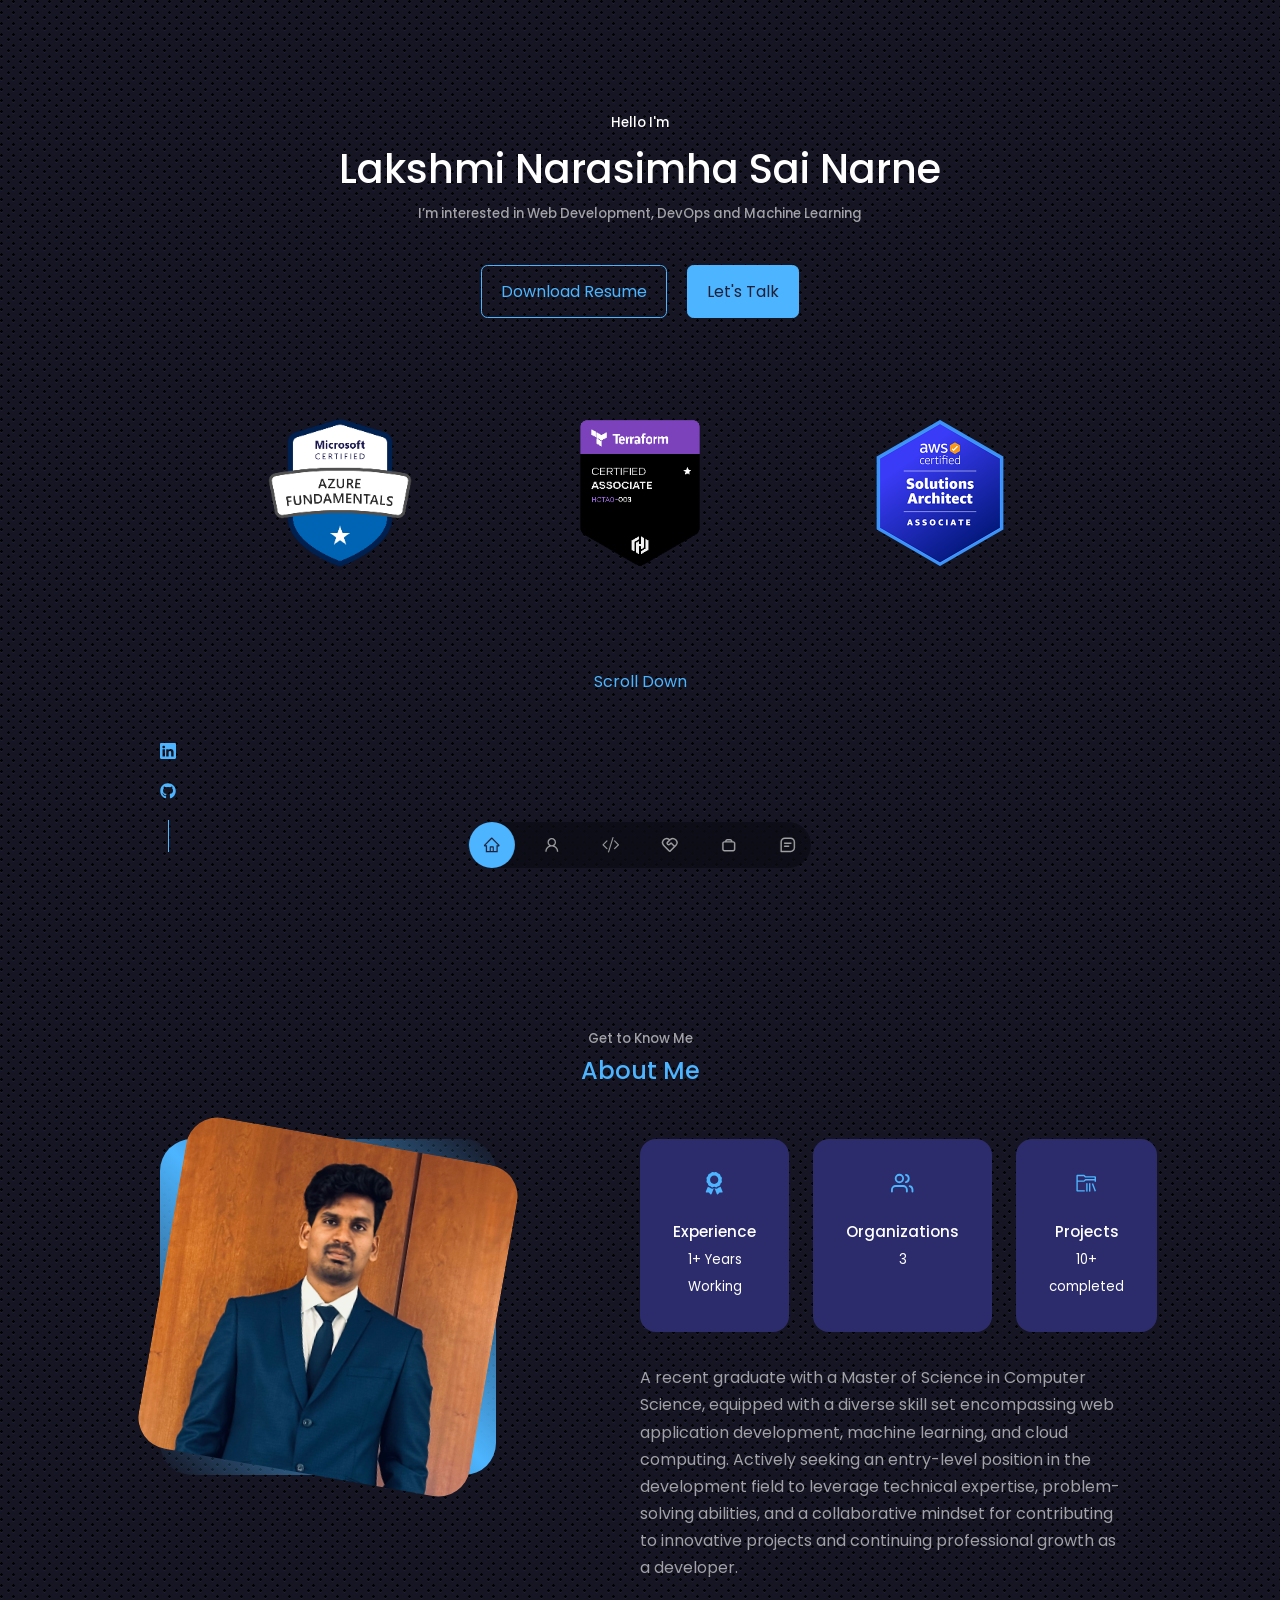
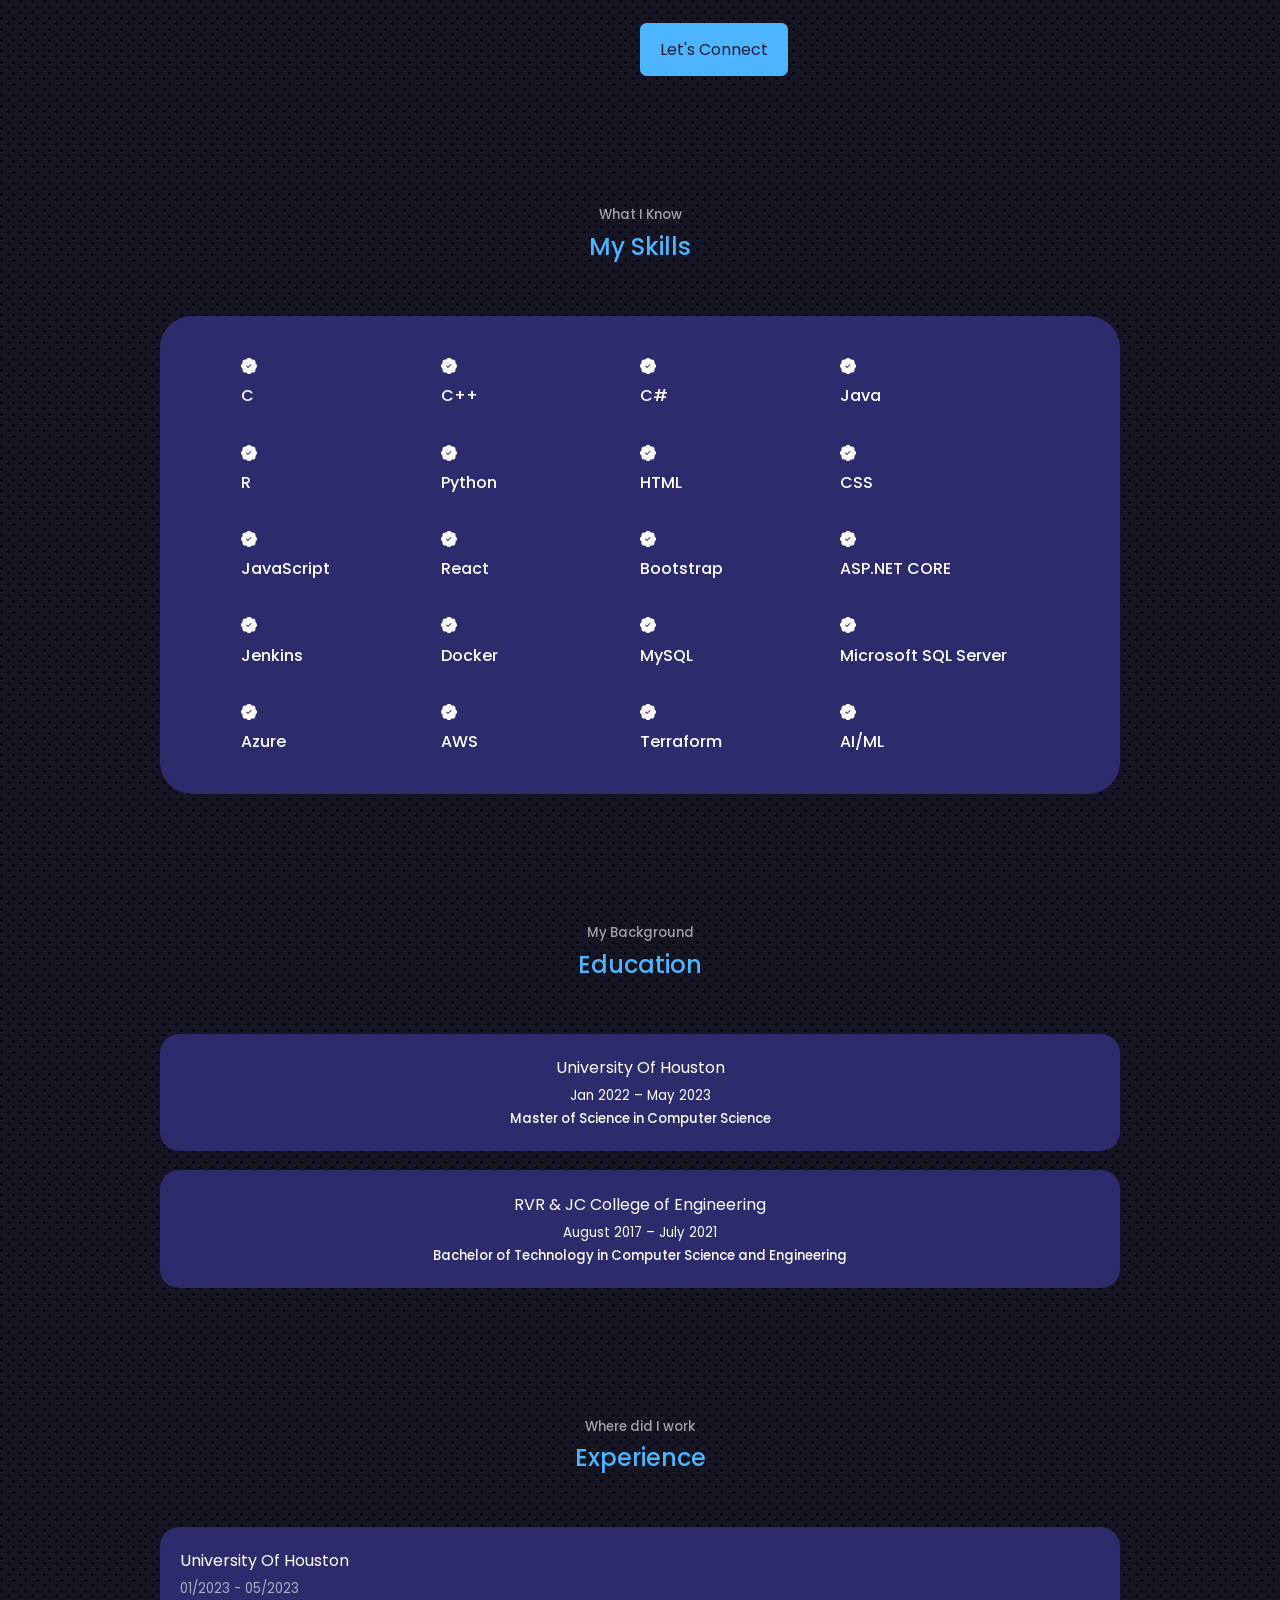
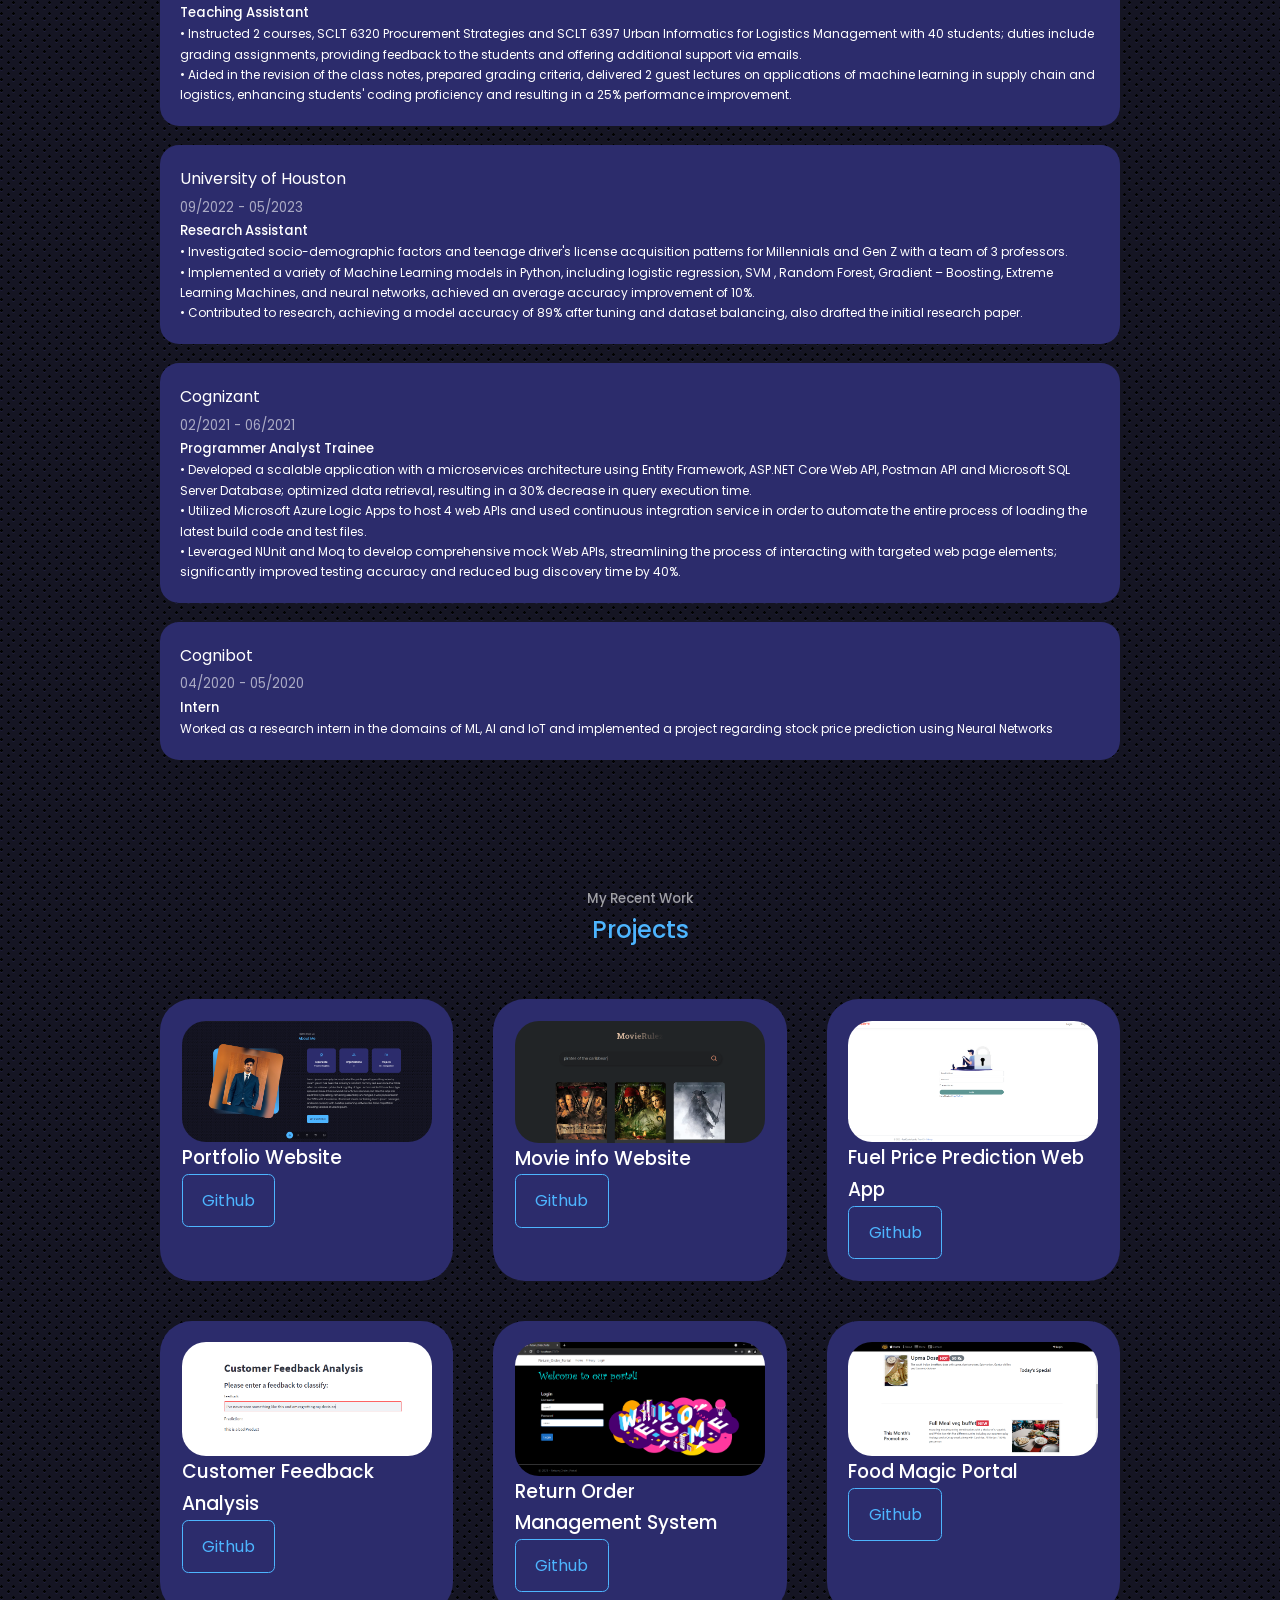
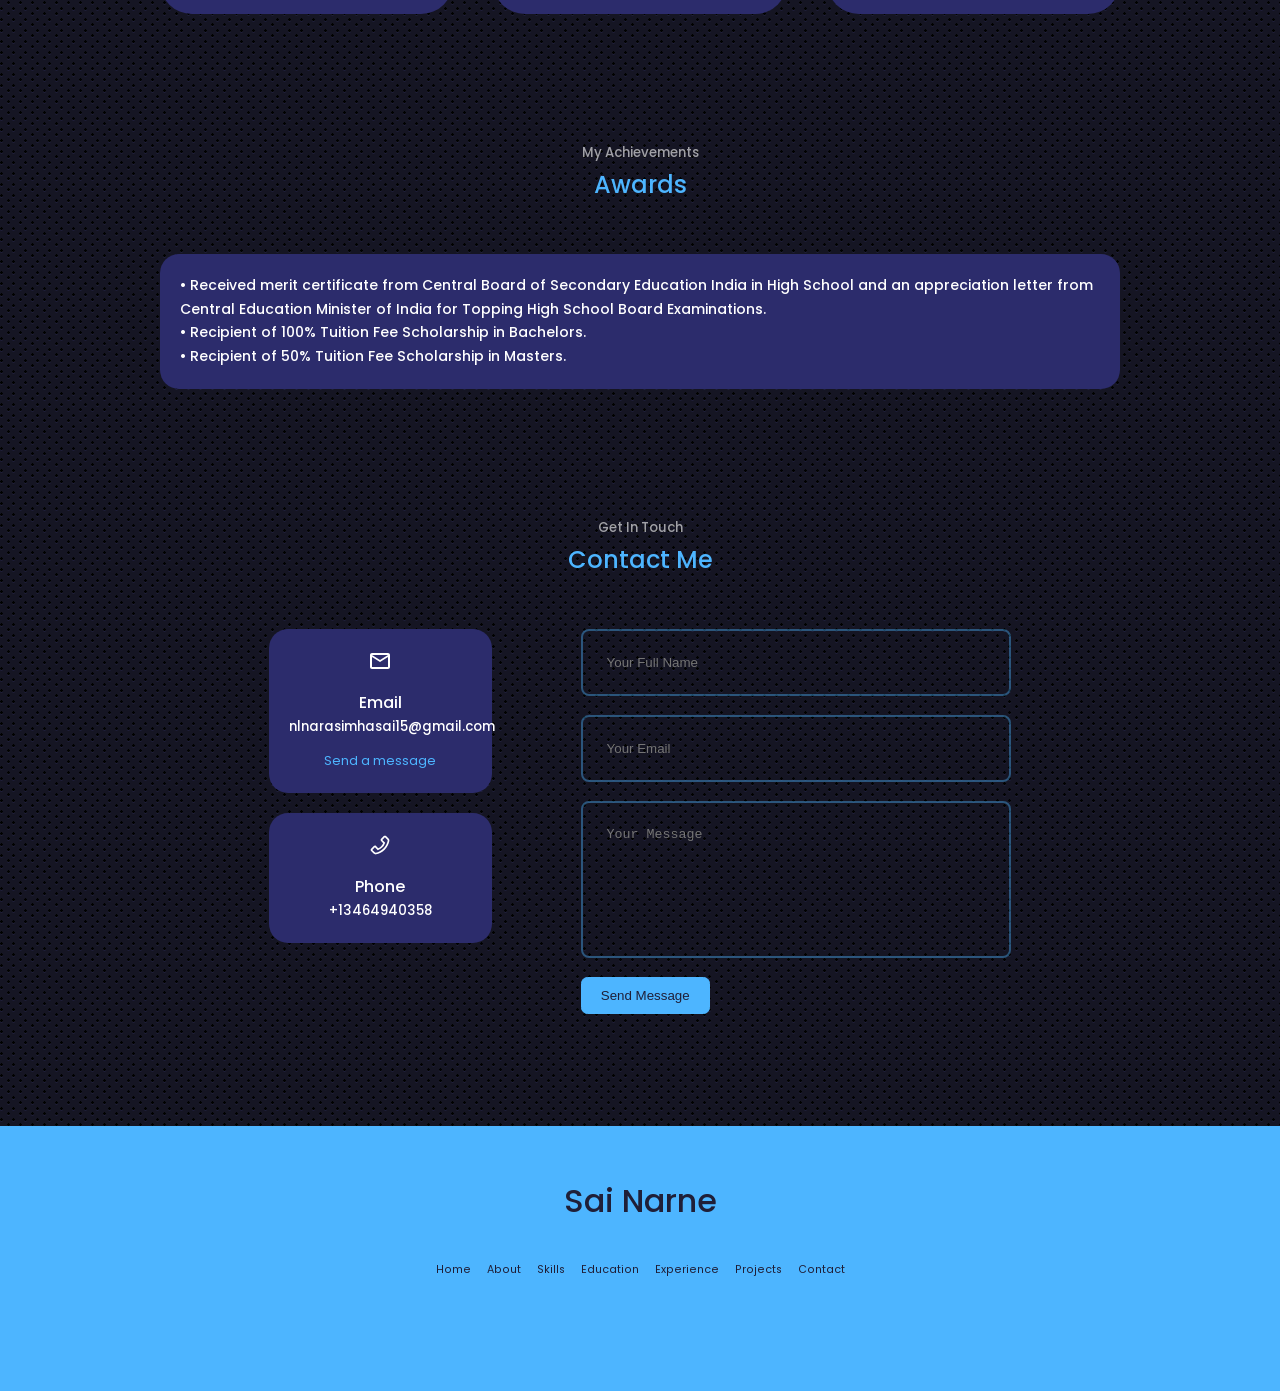
==== index.html @ afb99d35 "Update index.html" ====
<!doctype html><html lang="en"><head><meta charset="utf-8"/><meta name="viewport" content="width=device-width,initial-scale=1"/><title>Narne's Portfolio</title><script defer="defer" src="/static/js/main.213f677a.js"></script><link href="/static/css/main.0545f398.css" rel="stylesheet"></head><body><!-- testing -->
<div id="root"></div></body></html>
---- static/css/main.0545f398.css ----
@import url(https://fonts.googleapis.com/css2?family=Poppins:wght@300;400;500;600&display=swap);header{height:100vh;overflow:hidden;padding-top:7rem}.header__container{height:100%;position:relative;text-align:center}.cta{display:flex;gap:1.2rem;justify-content:center;margin-top:2.5rem}.header__socials{align-items:center;bottom:3rem;display:flex;flex-direction:column;gap:.8rem;left:0;position:absolute}.header__socials:after{background:var(--color-primary);content:"";height:2rem;width:1px}.ME{background:transparent;height:10rem;left:calc(50% - 20rem);margin-top:10rem;overflow:hidden;position:absolute;width:10rem}.badges__container{align-items:center;display:flex;gap:2.5rem;justify-content:center}.aws,.az900,.terraform{background:transparent;height:10rem;width:10rem}.image-row{align-items:flex-end;display:flex;justify-content:center}.image-item{margin:100px 75px;transition:-webkit-transform .2s ease;transition:transform .2s ease;transition:transform .2s ease,-webkit-transform .2s ease}.image-item:hover{-webkit-transform:scale(1.2);transform:scale(1.2)}.image1{height:150px;max-width:150px}@media screen and (max-width:1024px){header{height:68vh}}@media screen and (max-width:800px){header{height:100vh}.header__socials,.scroll__down{display:none}.image-item{flex:0 0 30%;margin:75px 10px}}nav{-webkit-backdrop-filter:blur(15px);backdrop-filter:blur(15px);background:rgba(0,0,0,.3);border-radius:3rem;bottom:2rem;display:block;gap:.8rem;left:50%;padding:.7rem,.7rem;position:fixed;-webkit-transform:translateX(-50%);transform:translateX(-50%);width:-webkit-max-content;width:max-content;z-index:2}nav,nav a{display:flex}nav a{background:transparent;border-radius:50%;color:var(--color-light);font-size:1.1rem;padding:.9rem}nav a:hover{background:rgba(0,0,0,.3)}nav a.active{background:var(--color-primary);color:var(--color-bg)}.about__container{grid-gap:15%;display:grid;gap:15%;grid-template-columns:35% 50%}.about__me{aspect-ratio:1/1;background:linear-gradient(45deg,transparent,var(--color-primary),transparent);border-radius:2rem;display:grid;place-items:center;width:100%}.about__me-image{border-radius:2rem;max-height:100%;max-width:100%;overflow:hidden;-webkit-transform:rotate(10deg);transform:rotate(10deg);transition:var(--transition)}.about__me-image:hover{-webkit-transform:rotate(0deg);transform:rotate(0deg)}.about__cards{grid-gap:1.5rem;display:grid;gap:1.5rem;grid-template-columns:repeat(3,1fr)}.about__card{background:var(--color-bg-variant);border:1px solid transparent;border-radius:1rem;padding:2rem;text-align:center;transition:var(--transition)}.about__card:hover{background:transparent;border-color:var(--color-primary-variant);cursor:default}.about__icon{color:var(--color-primary);font-size:1.4rem;margin-bottom:1rem}.about__card h5{font-size:.95rem}.about_card small{color:var(--color-light);font-size:.7rem}.about__content p{color:var(--color-light);margin:2rem 0 2.6rem}@media screen and (max-width:1024px){.about__container{gap:0;grid-template-columns:1fr}.about__me{margin:2rem auto 4rem;width:50%}.about__content p{margin:1rem 0 1.5rem}}@media screen and (max-width:600px){.about__cards{gap:1rem;grid-template-columns:1fr 1fr}.about__me{margin:0 auto 3rem;width:65%}.about__content{text-align:center}.about__content p{margin:1.5rem 0}}.awards__places{display:flex;flex-direction:column;gap:1.2rem}.awards__details{background:var(--color-bg-variant);border:1px solid transparent;border-radius:1.2rem;padding:1.2rem;transition:var(--transition)}.awards_details:hover{background:transparent;border-color:var(--color-primary-variant)}.experience__container>div{background:var(--color-bg-variant);border:1px solid transparent;border-radius:2rem;padding:2.4rem 5rem;transition:var(--transition)}.experience__container>div:hover{background:transparent;border-color:var(--color-primary-variant);cursor:default}.experience__container>div h3{color:var(--color-primary);margin-bottom:2rem;text-align:center}.experience__content{grid-row-gap:2rem;display:grid;grid-template-columns:4fr 4fr 4fr 4fr;row-gap:2rem}.experience_details{display:flex;gap:1rem}.expereince__details-icon{color:var(--color-primary);margin-top:6px}@media screen and (max-width:1024px){.experience__container{grid-template-columns:1fr}.experience__container>div{margin:0 auto;padding:2rem;width:80%}.experience__content{padding:1rem}}@media screen and (max-width:600px){.experience__container{gap:1rem}.experience__container>div{padding:2rem 1rem;width:100%}}.container.education__container{grid-gap:2.5rem;display:grid;gap:2.5rem;grid-template-rows:1fr}.education__places{display:flex;flex-direction:column;gap:1.2rem}.education__details{background:var(--color-bg-variant);border:1px solid transparent;border-radius:1.2rem;padding:1.2rem;text-align:center;transition:var(--transition)}.education_details:hover{background:transparent;border-color:var(--color-primary-variant)}.portfolio__container{grid-gap:2.5rem;display:grid;gap:2.5rem;grid-template-columns:repeat(3,1fr)}.portfolio__item{background:var(--color-bg-variant);border:1px solid transparent;border-radius:2rem;padding:1.3rem;transition:var(--transition)}.portfolio__item:hover{background:transparent;border-color:var(--color-primary-variant)}.portfolio__item-image{border-radius:1.5rem;overflow:hidden}.portfolio_item h3{margin:1.2rem 0 2rem}.portfolio_item-cta{display:flex;gap:1rem;margin-bottom:1rem}@media screen and (max-width:1024px){.portfolio__container{gap:1.2rem;grid-template-columns:1fr 1fr}}@media screen and (max-width:600px){.portfolio__container{gap:1rem;grid-template-columns:1fr}}.work__container{grid-gap:2.5rem;display:grid;gap:2.5rem;grid-template-rows:1fr}.work__places{display:flex;flex-direction:column;gap:1.2rem}.work__details{background:var(--color-bg-variant);border:1px solid transparent;border-radius:1.2rem;padding:1.2rem;text-align:center;text-align:left;transition:var(--transition)}.work_places:hover{background:transparent;border-color:var(--color-primary-variant)}li{font-size:75%}.container.contact__container{grid-gap:12%;display:grid;gap:12%;grid-template-columns:30% 58%;width:58%}.contact__options{display:flex;flex-direction:column;gap:1.2rem}.contact__option{background:var(--color-bg-variant);border:1px solid transparent;border-radius:1.2rem;padding:1.2rem;text-align:center;transition:var(--transition)}.contact__option:hover{background:transparent;border-color:var(--color-primary-variant)}.contact__option-icon{font-size:1.5rem;margin-bottom:.5rem}.contact__option a{display:inline-block;font-size:.8rem;margin-top:.7rem}form{display:flex;flex-direction:column;gap:1.2rem}input,textarea{background:transparent;border:2px solid var(--color-primary-variant);border-radius:.5rem;color:var(--color-white);padding:1.5rem;resize:none;width:100%}@media screen and (max-width:1024px){.container.contact__container{gap:2rem;grid-template-columns:1fr}}@media screen and (max-width:600px){.container.contact__container{width:var(--container-width-sm)}}footer{background:var(--color-primary);font-size:.9rem;margin-top:7rem;padding:3rem 0;text-align:center}footer a{color:var(--color-bg)}.footer__logo{display:inline-block;font-size:2rem;font-weight:500;margin-bottom:2rem}.permalinks{display:flex;flex-wrap:wrap;gap:1rem;justify-content:center;margin-bottom:4rem}.footer__socials a{background:var(--color-bg);border:1px solid transparent;border-radius:.7rem;color:var(--color-white);display:flex;padding:.8rem}.footer__socials a:hover{background:transparent;border-color:var(--color-bg);color:var(--color-bg)}.footer__copyright{color:var(--color-bg);margin-bottom:4rem}@media screen and (max-width:1024px){.permalinks{flex-direction:column;gap:1.5rem}}@media screen and (max-width:600px){margin-bottom:2.6rem}*{border:0;box-sizing:border-box;list-style:none;margin:0;outline:0;padding:0;text-decoration:none}:root{--color-bg:#1f1f38;--color-bg-variant:#2c2c6c;--color-primary:#4db5ff;--color-primary-variant:rgba(77,181,255,.4);--color-white:#fff;--color-light:hsla(0,0%,100%,.6);--transition:all 400ms ease;--container-width-lg:75%;--container-width-md:86%;--container-widht-sm:90%}html{scroll-behavior:smooth}::-webkit-scrollbar{display:none}body{background:#1f1f38;background:var(--color-bg);background-image:url([data-uri]);color:#fff;color:var(--color-white);font-family:Poppins,sans-serif;line-height:1.7}.container{margin:0 auto;width:75%;width:var(--container-width-lg)}h1,h2,h3,h4,h5{font-weight:500}h1{font-size:2.5rem}section{margin-top:8rem}section>h2,section>h5{color:hsla(0,0%,100%,.6);color:var(--color-light);text-align:center}section>h2{color:#4db5ff;color:var(--color-primary);margin-bottom:3rem}.text-light{color:hsla(0,0%,100%,.6);color:var(--color-light)}a{color:#4db5ff;color:var(--color-primary);transition:all .4s ease;transition:var(--transition)}a:hover{color:#fff;color:var(--color-white)}.btn{border:1px solid #4db5ff;border:1px solid var(--color-primary);border-radius:.4rem;color:#4db5ff;color:var(--color-primary);cursor:pointer;display:inline-block;padding:.75em 1.2rem;transition:all .4s ease;transition:var(--transition);width:-webkit-max-content;width:max-content}.btn:hover{background:#fff;background:var(--color-white);border-color:transparent}.btn-primary,.btn:hover{color:#1f1f38;color:var(--color-bg)}.btn-primary{background:#4db5ff;background:var(--color-primary)}img{display:block;object-fit:cover;width:100%}@media screen and (max-width:1024px){.cotainer{width:86%;width:var(--container-width-md)}section{margin-top:6rem}}@media screen and (max-width:600px){.cotainer{width:var(--container-width-sm)}section>h2{margin-bottom:2rem}}
/*# sourceMappingURL=main.0545f398.css.map*/
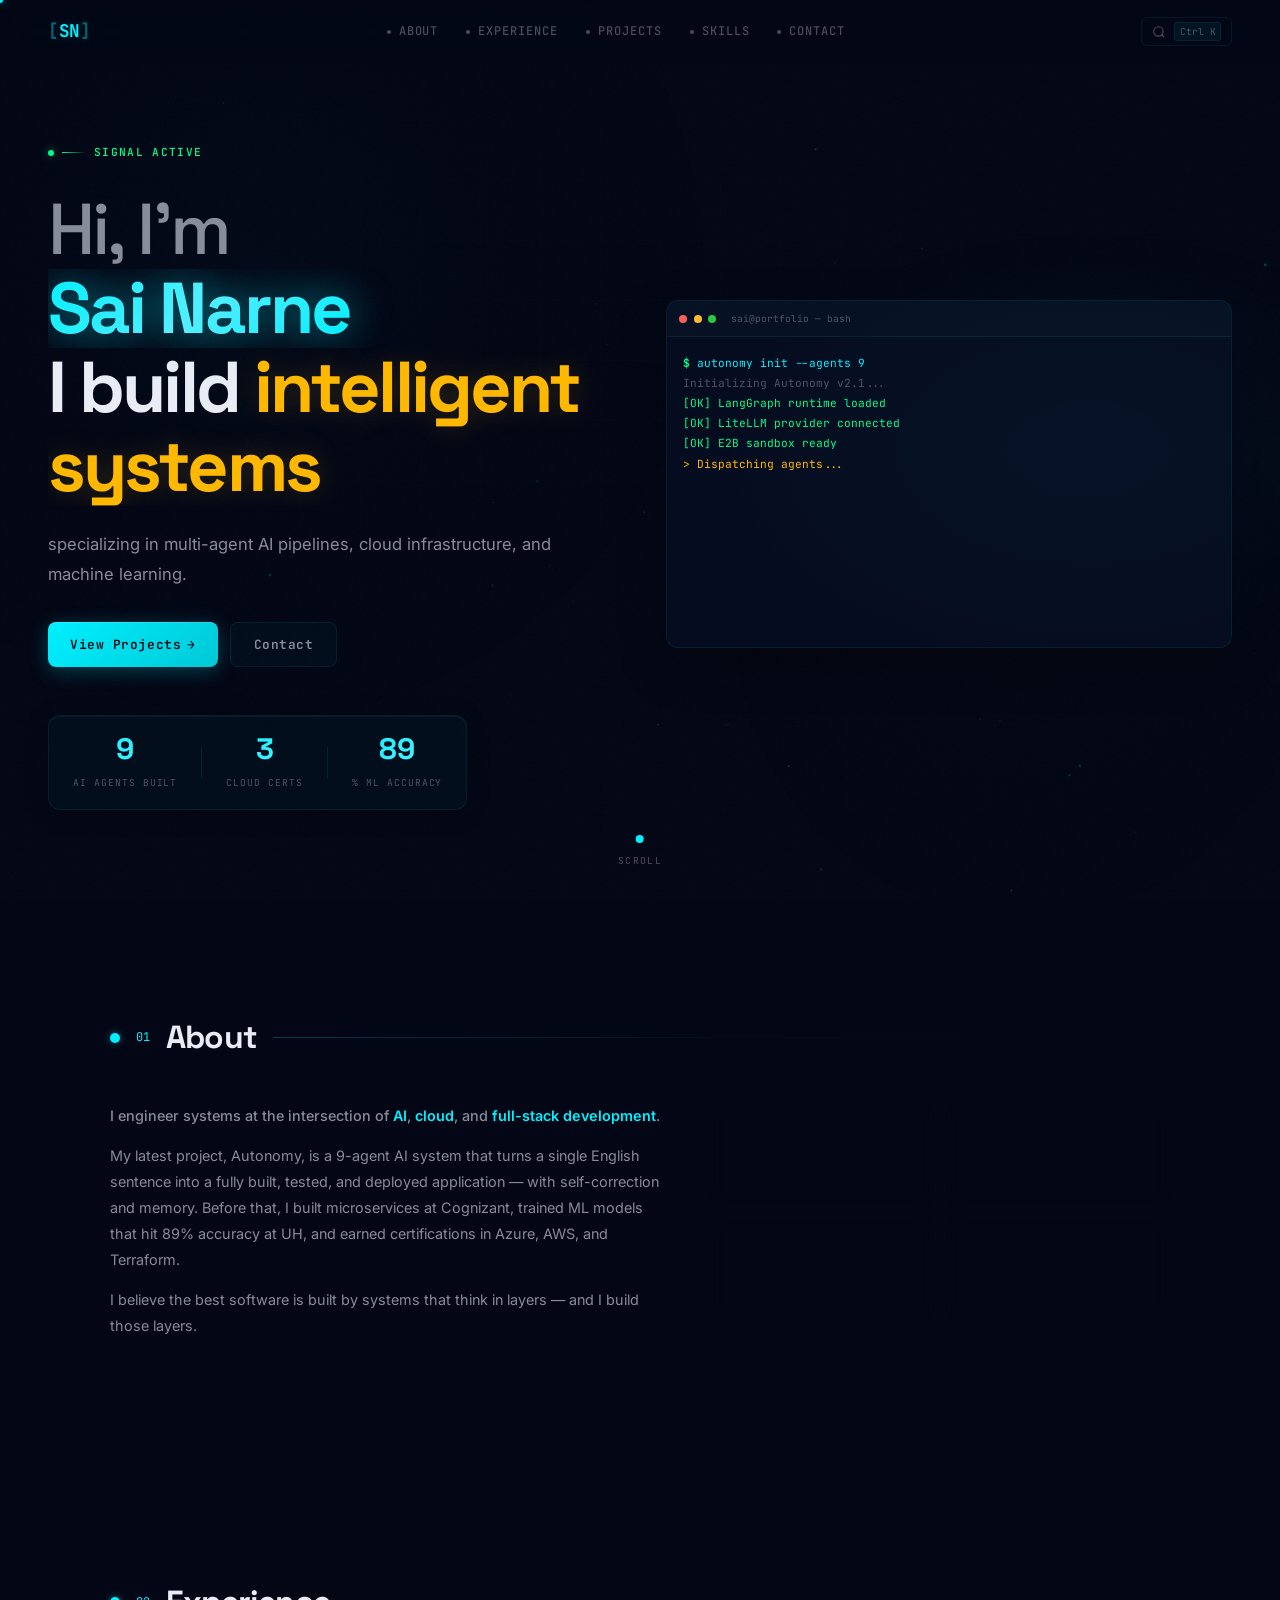
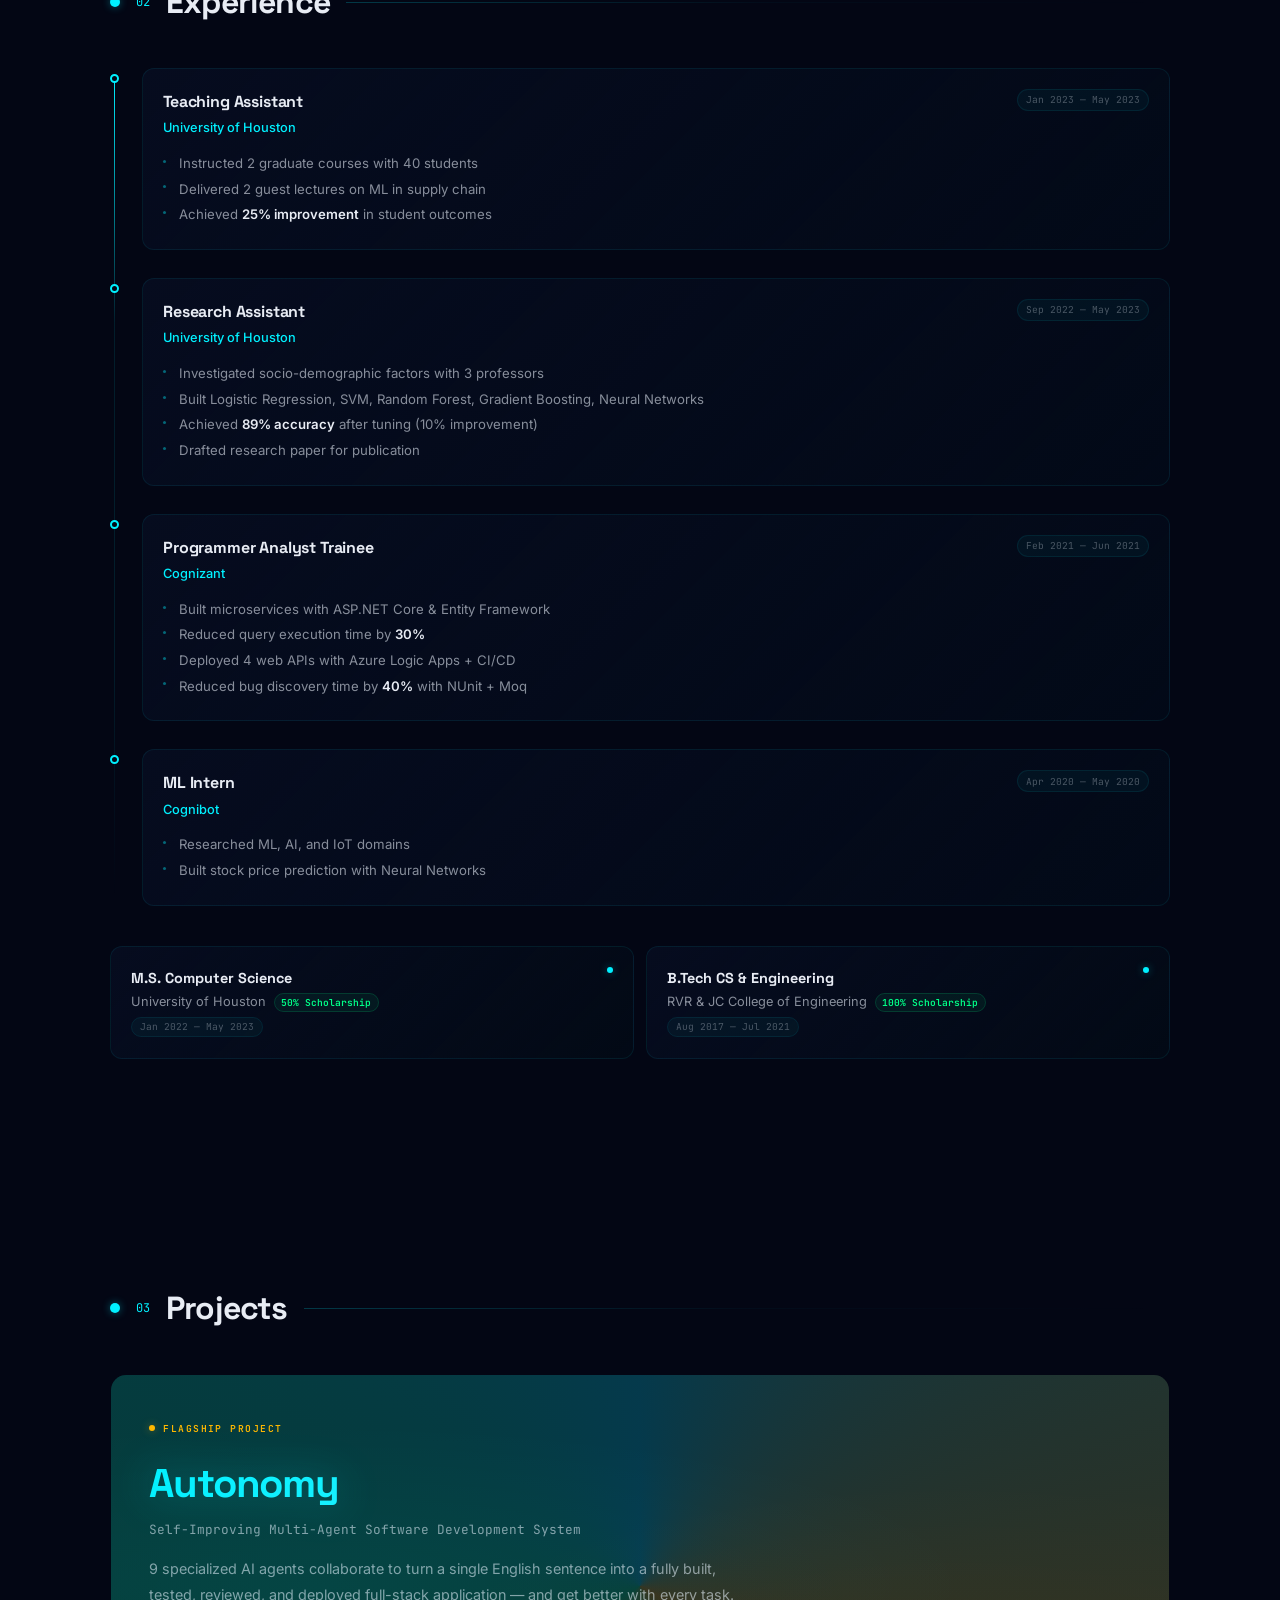
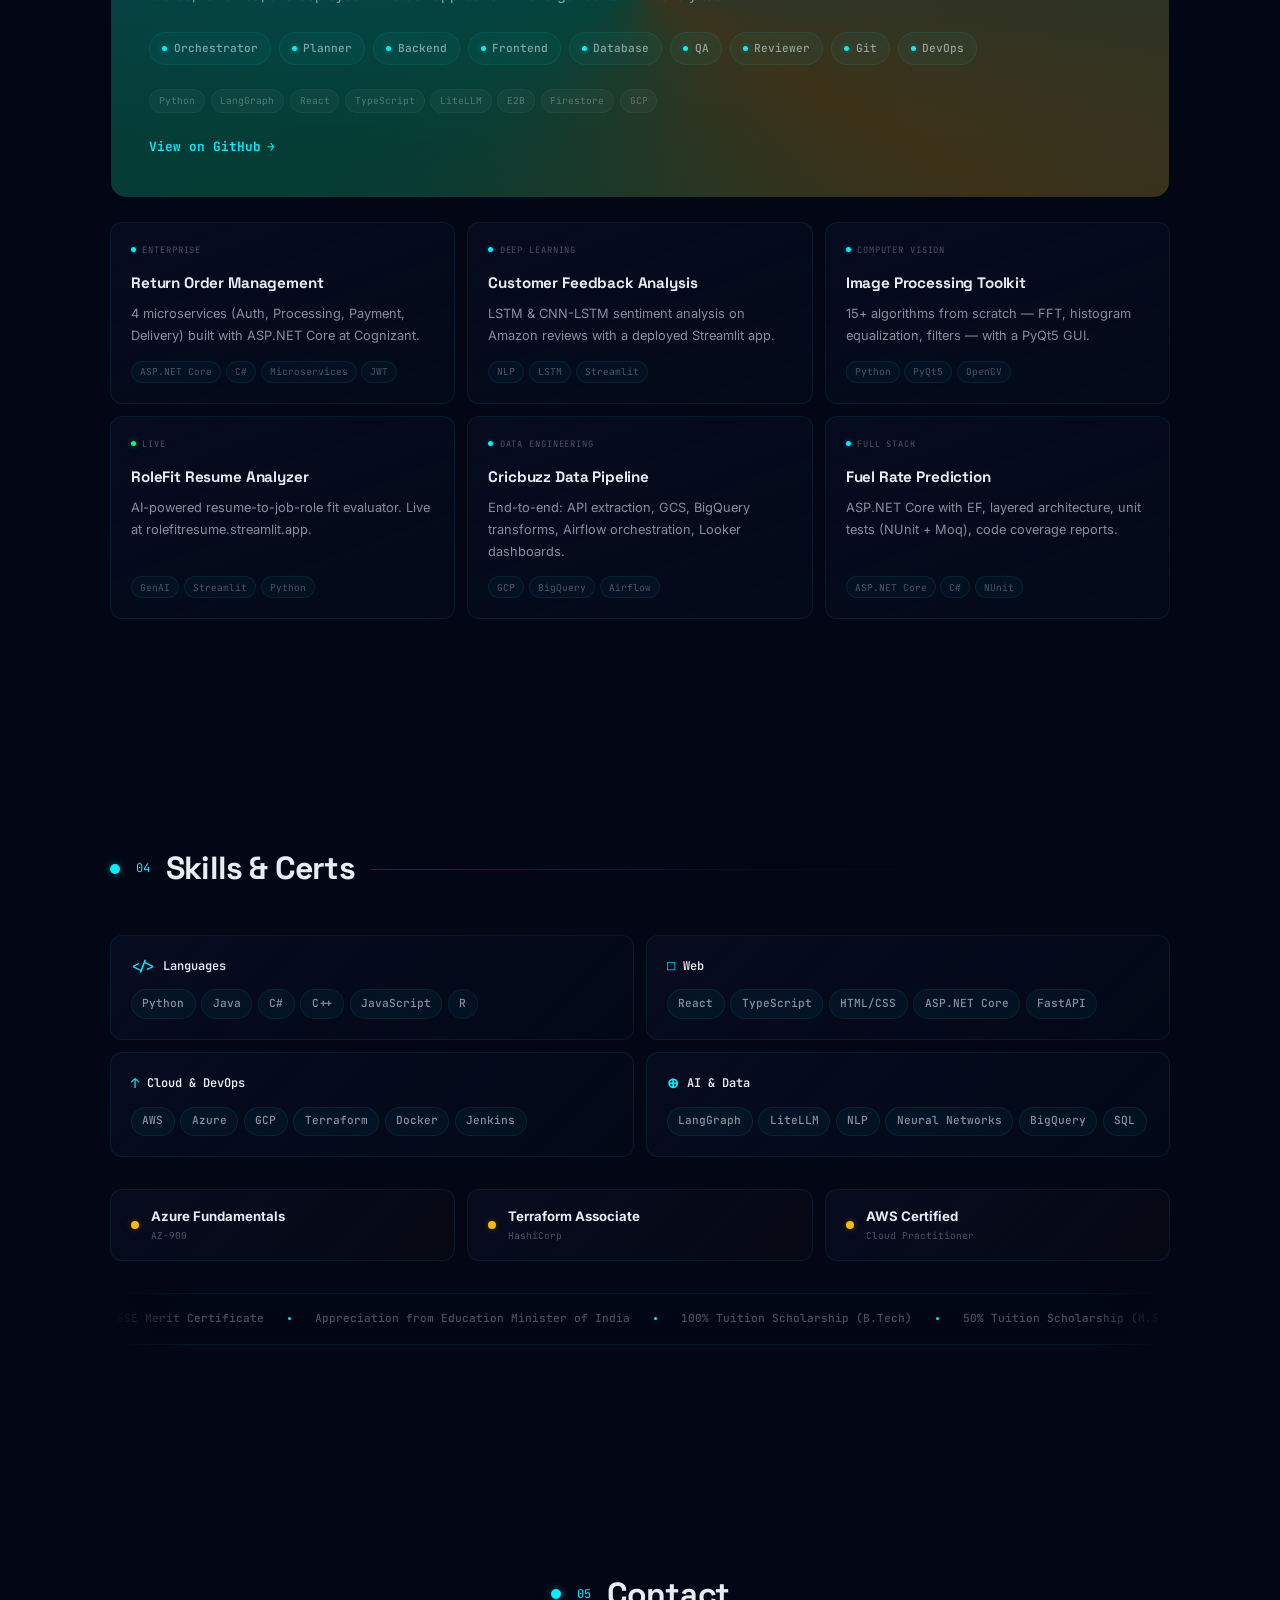
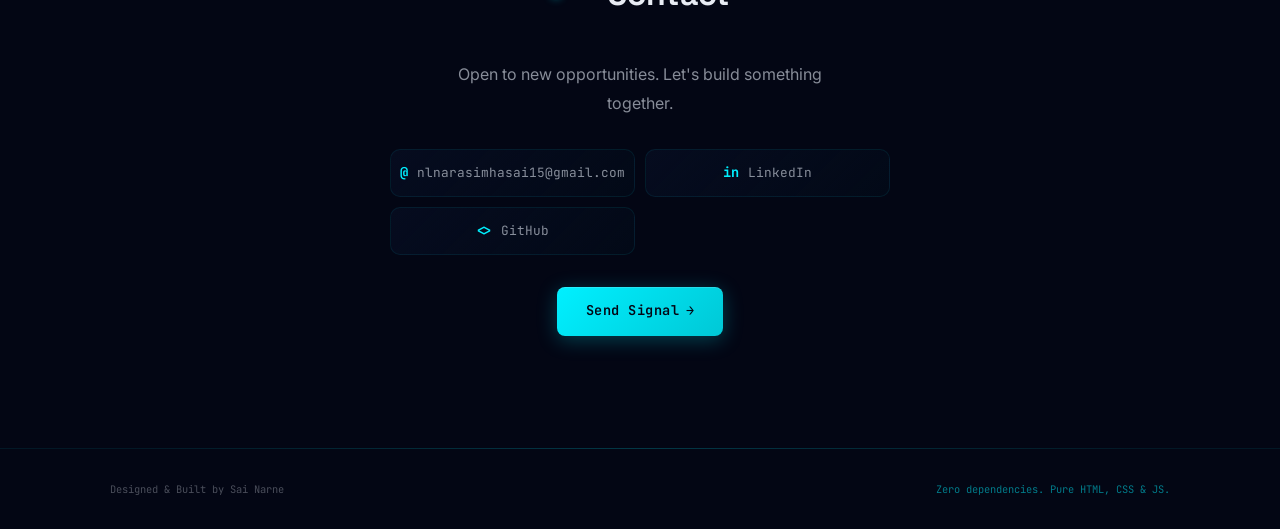
==== commit 8929c811: "v2" ====
--- a/index.html
+++ b/index.html
@@ -1,2 +1,472 @@
-<!doctype html><html lang="en"><head><meta charset="utf-8"/><meta name="viewport" content="width=device-width,initial-scale=1"/><title>Narne's Portfolio</title><script defer="defer" src="/static/js/main.213f677a.js"></script><link href="/static/css/main.0545f398.css" rel="stylesheet"></head><body><!-- testing -->
-<div id="root"></div></body></html>
+<!DOCTYPE html>
+<html lang="en">
+<head>
+  <meta charset="UTF-8" />
+  <meta name="viewport" content="width=device-width, initial-scale=1.0" />
+  <title>Sai Narne — Software Engineer</title>
+  <meta name="description" content="Software Engineer. Multi-agent AI systems, cloud infrastructure, machine learning." />
+  <meta name="theme-color" content="#030614" />
+  <link rel="preconnect" href="https://fonts.googleapis.com" />
+  <link rel="preconnect" href="https://fonts.gstatic.com" crossorigin />
+  <link href="https://fonts.googleapis.com/css2?family=Inter:wght@300;400;500;600;700;800;900&family=JetBrains+Mono:wght@400;500;700&family=Space+Grotesk:wght@400;500;600;700;800&display=swap" rel="stylesheet" />
+  <link rel="stylesheet" href="style.css" />
+</head>
+<body>
+  <!-- Full-page neural canvas -->
+  <canvas id="neural-bg" aria-hidden="true"></canvas>
+  <div class="noise"></div>
+  <div class="grid-overlay" aria-hidden="true"></div>
+
+  <!-- Scroll progress -->
+  <div class="scroll-progress" id="scroll-progress"></div>
+
+  <!-- Cursor -->
+  <div class="cursor" id="cursor"></div>
+  <div class="cursor-ring" id="cursor-ring"></div>
+
+  <!-- Nav -->
+  <nav class="nav" id="nav">
+    <a href="#" class="nav-logo">
+      <span class="logo-bracket">[</span>SN<span class="logo-bracket">]</span>
+    </a>
+    <div class="nav-links" id="nav-links">
+      <a href="#about" class="nav-link"><span class="nav-dot"></span>About</a>
+      <a href="#experience" class="nav-link"><span class="nav-dot"></span>Experience</a>
+      <a href="#projects" class="nav-link"><span class="nav-dot"></span>Projects</a>
+      <a href="#skills" class="nav-link"><span class="nav-dot"></span>Skills</a>
+      <a href="#contact" class="nav-link"><span class="nav-dot"></span>Contact</a>
+    </div>
+    <div class="nav-right">
+      <button class="nav-cmd" id="cmd-trigger" aria-label="Command palette">
+        <svg width="14" height="14" viewBox="0 0 24 24" fill="none" stroke="currentColor" stroke-width="2"><circle cx="11" cy="11" r="8"/><path d="m21 21-4.35-4.35"/></svg>
+        <kbd>Ctrl K</kbd>
+      </button>
+      <button class="hamburger" id="hamburger" aria-label="Menu" aria-expanded="false">
+        <span></span><span></span><span></span>
+      </button>
+    </div>
+  </nav>
+
+  <!-- Mobile menu -->
+  <div class="mobile-menu" id="mobile-menu">
+    <a href="#about" class="mm-link">About</a>
+    <a href="#experience" class="mm-link">Experience</a>
+    <a href="#projects" class="mm-link">Projects</a>
+    <a href="#skills" class="mm-link">Skills</a>
+    <a href="#contact" class="mm-link">Contact</a>
+    <div class="mm-divider"></div>
+    <a href="mailto:nlnarasimhasai15@gmail.com" class="mm-link mm-sub">Email</a>
+    <a href="https://github.com/sainarne15" target="_blank" rel="noopener" class="mm-link mm-sub">GitHub</a>
+    <a href="https://www.linkedin.com/in/sainarne15/" target="_blank" rel="noopener" class="mm-link mm-sub">LinkedIn</a>
+  </div>
+
+  <!-- Command Palette -->
+  <div class="cmd-overlay" id="cmd-overlay">
+    <div class="cmd-palette" role="dialog" aria-label="Command palette">
+      <div class="cmd-top">
+        <svg width="16" height="16" viewBox="0 0 24 24" fill="none" stroke="currentColor" stroke-width="2"><circle cx="11" cy="11" r="8"/><path d="m21 21-4.35-4.35"/></svg>
+        <input type="text" class="cmd-input" id="cmd-input" placeholder="Search commands..." autocomplete="off" spellcheck="false" />
+        <kbd>ESC</kbd>
+      </div>
+      <div class="cmd-results" id="cmd-results"></div>
+      <div class="cmd-foot"><span><kbd>&uarr;&darr;</kbd> Navigate</span><span><kbd>&crarr;</kbd> Open</span></div>
+    </div>
+  </div>
+
+  <!-- ===== HERO ===== -->
+  <section class="hero" id="hero">
+    <div class="hero-inner">
+      <div class="hero-content">
+        <div class="hero-signal reveal">
+          <span class="signal-dot"></span>
+          <span class="signal-line"></span>
+          <span>SIGNAL ACTIVE</span>
+        </div>
+        <h1 class="hero-title">
+          <span class="hero-line reveal"><span class="hero-hi">Hi, I'm</span></span>
+          <span class="hero-line reveal" style="--d:.06s"><span class="hero-name" id="hero-name">Sai Narne</span></span>
+          <span class="hero-line reveal" style="--d:.12s">
+            <span class="hero-sub-line">I build <span class="hero-rotate" id="hero-rotate">intelligent systems</span></span>
+          </span>
+        </h1>
+        <p class="hero-desc reveal" style="--d:.2s">
+           specializing in multi-agent AI pipelines, cloud infrastructure,
+          and machine learning.
+        </p>
+        <div class="hero-actions reveal" style="--d:.28s">
+          <a href="#projects" class="btn btn-primary magnetic"><span class="btn-inner">View Projects <span class="btn-arrow">&rarr;</span></span></a>
+          <a href="#contact" class="btn btn-outline magnetic"><span class="btn-inner">Contact</span></a>
+        </div>
+        <div class="hero-stats reveal" style="--d:.36s">
+          <div class="hero-stat">
+            <span class="hs-num" data-target="9">0</span>
+            <span class="hs-label">AI Agents Built</span>
+          </div>
+          <div class="hero-stat-sep"></div>
+          <div class="hero-stat">
+            <span class="hs-num" data-target="3">0</span>
+            <span class="hs-label">Cloud Certs</span>
+          </div>
+          <div class="hero-stat-sep"></div>
+          <div class="hero-stat">
+            <span class="hs-num" data-target="89">0</span>
+            <span class="hs-label">% ML Accuracy</span>
+          </div>
+        </div>
+      </div>
+
+      <!-- Hero Visual — right side -->
+      <div class="hero-visual" id="hero-visual">
+        <div class="term-window">
+          <div class="term-bar">
+            <span class="term-dot term-dot--red"></span>
+            <span class="term-dot term-dot--yellow"></span>
+            <span class="term-dot term-dot--green"></span>
+            <span class="term-title">sai@portfolio — bash</span>
+          </div>
+          <div class="term-body" id="term-body">
+            <div class="term-line"><span class="term-prompt">$</span> <span class="term-cmd">autonomy init --agents 9</span></div>
+          </div>
+          <div class="term-input-row" id="term-input-row" style="display:none">
+            <span class="term-prompt">$</span>
+            <input type="text" class="term-input" id="term-input" spellcheck="false" autocomplete="off" placeholder="type 'help' for commands..." />
+          </div>
+        </div>
+      </div>
+    </div>
+    <div class="hero-scroll" aria-hidden="true">
+      <div class="scroll-pulse"></div>
+      <span>SCROLL</span>
+    </div>
+  </section>
+
+  <!-- ===== ABOUT ===== -->
+  <section class="section" id="about">
+    <div class="container">
+      <div class="sec-head reveal">
+        <div class="sec-indicator"><span class="sec-pulse"></span></div>
+        <span class="sec-num">01</span>
+        <h2 class="sec-title">About</h2>
+        <div class="sec-line"></div>
+      </div>
+      <div class="about-grid">
+        <div class="about-text">
+          <p class="about-lead reveal">
+            I engineer systems at the intersection of
+            <span class="hl">AI</span>,
+            <span class="hl">cloud</span>, and
+            <span class="hl">full-stack development</span>.
+          </p>
+          <p class="reveal" style="--d:.05s">
+            My latest project, Autonomy, is a 9-agent AI system that turns a single English sentence
+            into a fully built, tested, and deployed application — with self-correction and memory.
+            Before that, I built microservices at Cognizant, trained ML models that hit 89% accuracy
+            at UH, and earned certifications in Azure, AWS, and Terraform.
+          </p>
+          <p class="reveal" style="--d:.1s">
+            I believe the best software is built by systems that think in layers — and I build those layers.
+          </p>
+        </div>
+        <div class="about-cards">
+          <div class="data-card reveal" style="--d:0s">
+            <div class="dc-header"><span class="dc-dot"></span>ORGANIZATIONS</div>
+            <span class="dc-value" data-target="3">0</span>
+          </div>
+          <div class="data-card reveal" style="--d:.06s">
+            <div class="dc-header"><span class="dc-dot"></span>PROJECTS</div>
+            <span class="dc-value" data-target="10">0</span><span class="dc-plus">+</span>
+          </div>
+          <div class="data-card reveal" style="--d:.12s">
+            <div class="dc-header"><span class="dc-dot"></span>CERTIFICATIONS</div>
+            <span class="dc-value" data-target="3">0</span>
+          </div>
+          <div class="data-card reveal" style="--d:.18s">
+            <div class="dc-header"><span class="dc-dot"></span>ML ACCURACY</div>
+            <span class="dc-value" data-target="89">0</span><span class="dc-plus">%</span>
+          </div>
+        </div>
+      </div>
+    </div>
+  </section>
+
+  <!-- ===== EXPERIENCE ===== -->
+  <section class="section" id="experience">
+    <div class="container">
+      <div class="sec-head reveal">
+        <div class="sec-indicator"><span class="sec-pulse"></span></div>
+        <span class="sec-num">02</span>
+        <h2 class="sec-title">Experience</h2>
+        <div class="sec-line"></div>
+      </div>
+
+      <div class="timeline">
+        <div class="tl-item reveal">
+          <div class="tl-node"><span class="tl-pulse"></span></div>
+          <div class="tl-card">
+            <div class="tl-top">
+              <div><h3 class="tl-role">Teaching Assistant</h3><span class="tl-org">University of Houston</span></div>
+              <span class="tl-date">Jan 2023 — May 2023</span>
+            </div>
+            <ul class="tl-list">
+              <li>Instructed 2 graduate courses with 40 students</li>
+              <li>Delivered 2 guest lectures on ML in supply chain</li>
+              <li>Achieved <strong>25% improvement</strong> in student outcomes</li>
+            </ul>
+          </div>
+        </div>
+        <div class="tl-item reveal" style="--d:.06s">
+          <div class="tl-node"><span class="tl-pulse"></span></div>
+          <div class="tl-card">
+            <div class="tl-top">
+              <div><h3 class="tl-role">Research Assistant</h3><span class="tl-org">University of Houston</span></div>
+              <span class="tl-date">Sep 2022 — May 2023</span>
+            </div>
+            <ul class="tl-list">
+              <li>Investigated socio-demographic factors with 3 professors</li>
+              <li>Built Logistic Regression, SVM, Random Forest, Gradient Boosting, Neural Networks</li>
+              <li>Achieved <strong>89% accuracy</strong> after tuning (10% improvement)</li>
+              <li>Drafted research paper for publication</li>
+            </ul>
+          </div>
+        </div>
+        <div class="tl-item reveal" style="--d:.12s">
+          <div class="tl-node"><span class="tl-pulse"></span></div>
+          <div class="tl-card">
+            <div class="tl-top">
+              <div><h3 class="tl-role">Programmer Analyst Trainee</h3><span class="tl-org">Cognizant</span></div>
+              <span class="tl-date">Feb 2021 — Jun 2021</span>
+            </div>
+            <ul class="tl-list">
+              <li>Built microservices with ASP.NET Core & Entity Framework</li>
+              <li>Reduced query execution time by <strong>30%</strong></li>
+              <li>Deployed 4 web APIs with Azure Logic Apps + CI/CD</li>
+              <li>Reduced bug discovery time by <strong>40%</strong> with NUnit + Moq</li>
+            </ul>
+          </div>
+        </div>
+        <div class="tl-item reveal" style="--d:.18s">
+          <div class="tl-node"><span class="tl-pulse"></span></div>
+          <div class="tl-card">
+            <div class="tl-top">
+              <div><h3 class="tl-role">ML Intern</h3><span class="tl-org">Cognibot</span></div>
+              <span class="tl-date">Apr 2020 — May 2020</span>
+            </div>
+            <ul class="tl-list">
+              <li>Researched ML, AI, and IoT domains</li>
+              <li>Built stock price prediction with Neural Networks</li>
+            </ul>
+          </div>
+        </div>
+      </div>
+
+      <div class="edu-row">
+        <div class="edu-card reveal">
+          <div class="edu-signal"><span class="sec-pulse"></span></div>
+          <h4>M.S. Computer Science</h4>
+          <p>University of Houston <span class="edu-badge">50% Scholarship</span></p>
+          <span class="tl-date">Jan 2022 — May 2023</span>
+        </div>
+        <div class="edu-card reveal" style="--d:.06s">
+          <div class="edu-signal"><span class="sec-pulse"></span></div>
+          <h4>B.Tech CS & Engineering</h4>
+          <p>RVR & JC College of Engineering <span class="edu-badge">100% Scholarship</span></p>
+          <span class="tl-date">Aug 2017 — Jul 2021</span>
+        </div>
+      </div>
+    </div>
+  </section>
+
+  <!-- ===== PROJECTS ===== -->
+  <section class="section" id="projects">
+    <div class="container">
+      <div class="sec-head reveal">
+        <div class="sec-indicator"><span class="sec-pulse"></span></div>
+        <span class="sec-num">03</span>
+        <h2 class="sec-title">Projects</h2>
+        <div class="sec-line"></div>
+      </div>
+
+      <!-- Autonomy — Hero Project -->
+      <div class="project-hero reveal">
+        <div class="ph-badge"><span class="sec-pulse"></span> FLAGSHIP PROJECT</div>
+        <h3 class="ph-title">Autonomy</h3>
+        <p class="ph-subtitle">Self-Improving Multi-Agent Software Development System</p>
+        <p class="ph-desc">
+          9 specialized AI agents collaborate to turn a single English sentence into a fully built,
+          tested, reviewed, and deployed full-stack application — and get better with every task.
+        </p>
+        <div class="ph-agents">
+          <div class="agent-node" style="--i:0"><span>Orchestrator</span></div>
+          <div class="agent-node" style="--i:1"><span>Planner</span></div>
+          <div class="agent-node" style="--i:2"><span>Backend</span></div>
+          <div class="agent-node" style="--i:3"><span>Frontend</span></div>
+          <div class="agent-node" style="--i:4"><span>Database</span></div>
+          <div class="agent-node" style="--i:5"><span>QA</span></div>
+          <div class="agent-node" style="--i:6"><span>Reviewer</span></div>
+          <div class="agent-node" style="--i:7"><span>Git</span></div>
+          <div class="agent-node" style="--i:8"><span>DevOps</span></div>
+        </div>
+        <div class="ph-tech">
+          <span>Python</span><span>LangGraph</span><span>React</span><span>TypeScript</span><span>LiteLLM</span><span>E2B</span><span>Firestore</span><span>GCP</span>
+        </div>
+        <a href="https://github.com/sainarne15/Autonomy" target="_blank" rel="noopener" class="ph-link">
+          View on GitHub <span class="btn-arrow">&rarr;</span>
+        </a>
+      </div>
+
+      <!-- Other projects -->
+      <div class="projects-grid">
+        <a href="https://github.com/sainarne15/Return_Order_Management" target="_blank" rel="noopener" class="proj-card reveal">
+          <div class="pc-head"><span class="pc-dot"></span><span class="pc-label">ENTERPRISE</span></div>
+          <h3>Return Order Management</h3>
+          <p>4 microservices (Auth, Processing, Payment, Delivery) built with ASP.NET Core at Cognizant.</p>
+          <div class="pc-tech"><span>ASP.NET Core</span><span>C#</span><span>Microservices</span><span>JWT</span></div>
+        </a>
+        <a href="https://github.com/sainarne15/CustomerFeedbackAnalysis" target="_blank" rel="noopener" class="proj-card reveal" style="--d:.04s">
+          <div class="pc-head"><span class="pc-dot"></span><span class="pc-label">DEEP LEARNING</span></div>
+          <h3>Customer Feedback Analysis</h3>
+          <p>LSTM & CNN-LSTM sentiment analysis on Amazon reviews with a deployed Streamlit app.</p>
+          <div class="pc-tech"><span>NLP</span><span>LSTM</span><span>Streamlit</span></div>
+        </a>
+        <a href="https://github.com/sainarne15/ImageTransormationsAndEnhancements_PyQt" target="_blank" rel="noopener" class="proj-card reveal" style="--d:.08s">
+          <div class="pc-head"><span class="pc-dot"></span><span class="pc-label">COMPUTER VISION</span></div>
+          <h3>Image Processing Toolkit</h3>
+          <p>15+ algorithms from scratch — FFT, histogram equalization, filters — with a PyQt5 GUI.</p>
+          <div class="pc-tech"><span>Python</span><span>PyQt5</span><span>OpenCV</span></div>
+        </a>
+        <a href="https://rolefitresume.streamlit.app" target="_blank" rel="noopener" class="proj-card reveal" style="--d:.12s">
+          <div class="pc-head"><span class="pc-dot live"></span><span class="pc-label">LIVE</span></div>
+          <h3>RoleFit Resume Analyzer</h3>
+          <p>AI-powered resume-to-job-role fit evaluator. Live at rolefitresume.streamlit.app.</p>
+          <div class="pc-tech"><span>GenAI</span><span>Streamlit</span><span>Python</span></div>
+        </a>
+        <a href="https://github.com/sainarne15/cricbuzz-api-de-analytics" target="_blank" rel="noopener" class="proj-card reveal" style="--d:.16s">
+          <div class="pc-head"><span class="pc-dot"></span><span class="pc-label">DATA ENGINEERING</span></div>
+          <h3>Cricbuzz Data Pipeline</h3>
+          <p>End-to-end: API extraction, GCS, BigQuery transforms, Airflow orchestration, Looker dashboards.</p>
+          <div class="pc-tech"><span>GCP</span><span>BigQuery</span><span>Airflow</span></div>
+        </a>
+        <a href="https://github.com/sainarne15/FuelQuoteFinal" target="_blank" rel="noopener" class="proj-card reveal" style="--d:.2s">
+          <div class="pc-head"><span class="pc-dot"></span><span class="pc-label">FULL STACK</span></div>
+          <h3>Fuel Rate Prediction</h3>
+          <p>ASP.NET Core with EF, layered architecture, unit tests (NUnit + Moq), code coverage reports.</p>
+          <div class="pc-tech"><span>ASP.NET Core</span><span>C#</span><span>NUnit</span></div>
+        </a>
+      </div>
+    </div>
+  </section>
+
+  <!-- ===== SKILLS ===== -->
+  <section class="section" id="skills">
+    <div class="container">
+      <div class="sec-head reveal">
+        <div class="sec-indicator"><span class="sec-pulse"></span></div>
+        <span class="sec-num">04</span>
+        <h2 class="sec-title">Skills & Certs</h2>
+        <div class="sec-line"></div>
+      </div>
+
+      <div class="skills-grid">
+        <div class="skill-group reveal">
+          <h3 class="sg-title"><span class="sg-icon">&lt;/&gt;</span> Languages</h3>
+          <div class="sg-tags">
+            <span class="sg-tag">Python</span><span class="sg-tag">Java</span><span class="sg-tag">C#</span>
+            <span class="sg-tag">C++</span><span class="sg-tag">JavaScript</span><span class="sg-tag">R</span>
+          </div>
+        </div>
+        <div class="skill-group reveal" style="--d:.04s">
+          <h3 class="sg-title"><span class="sg-icon">&square;</span> Web</h3>
+          <div class="sg-tags">
+            <span class="sg-tag">React</span><span class="sg-tag">TypeScript</span><span class="sg-tag">HTML/CSS</span>
+            <span class="sg-tag">ASP.NET Core</span><span class="sg-tag">FastAPI</span>
+          </div>
+        </div>
+        <div class="skill-group reveal" style="--d:.08s">
+          <h3 class="sg-title"><span class="sg-icon">&uarr;</span> Cloud & DevOps</h3>
+          <div class="sg-tags">
+            <span class="sg-tag">AWS</span><span class="sg-tag">Azure</span><span class="sg-tag">GCP</span>
+            <span class="sg-tag">Terraform</span><span class="sg-tag">Docker</span><span class="sg-tag">Jenkins</span>
+          </div>
+        </div>
+        <div class="skill-group reveal" style="--d:.12s">
+          <h3 class="sg-title"><span class="sg-icon">&oplus;</span> AI & Data</h3>
+          <div class="sg-tags">
+            <span class="sg-tag">LangGraph</span><span class="sg-tag">LiteLLM</span><span class="sg-tag">NLP</span>
+            <span class="sg-tag">Neural Networks</span><span class="sg-tag">BigQuery</span><span class="sg-tag">SQL</span>
+          </div>
+        </div>
+      </div>
+
+      <div class="certs-grid">
+        <a href="https://www.credly.com/badges/e8250dd8-4cc4-42b9-9451-d4c745042ac2/public_url" target="_blank" rel="noopener" class="cert-card reveal">
+          <span class="cert-dot"></span>
+          <div><h4>Azure Fundamentals</h4><p>AZ-900</p></div>
+        </a>
+        <a href="https://www.credly.com/badges/2d62f778-fa89-4026-a79b-e935c9426c2e/public_url" target="_blank" rel="noopener" class="cert-card reveal" style="--d:.04s">
+          <span class="cert-dot"></span>
+          <div><h4>Terraform Associate</h4><p>HashiCorp</p></div>
+        </a>
+        <a href="https://www.credly.com/badges/510e837c-4f62-4c90-920c-8642f38e2be3/public_url" target="_blank" rel="noopener" class="cert-card reveal" style="--d:.08s">
+          <span class="cert-dot"></span>
+          <div><h4>AWS Certified</h4><p>Cloud Practitioner</p></div>
+        </a>
+      </div>
+
+      <div class="marquee reveal">
+        <div class="marquee-inner">
+          <span>CBSE Merit Certificate</span><span class="mq-dot"></span>
+          <span>Appreciation from Education Minister of India</span><span class="mq-dot"></span>
+          <span>100% Tuition Scholarship (B.Tech)</span><span class="mq-dot"></span>
+          <span>50% Tuition Scholarship (M.S.)</span><span class="mq-dot"></span>
+          <span>Topped Board Examinations</span><span class="mq-dot"></span>
+          <span>CBSE Merit Certificate</span><span class="mq-dot"></span>
+          <span>Appreciation from Education Minister of India</span><span class="mq-dot"></span>
+          <span>100% Tuition Scholarship (B.Tech)</span><span class="mq-dot"></span>
+          <span>50% Tuition Scholarship (M.S.)</span><span class="mq-dot"></span>
+          <span>Topped Board Examinations</span><span class="mq-dot"></span>
+        </div>
+      </div>
+    </div>
+  </section>
+
+  <!-- ===== CONTACT ===== -->
+  <section class="section contact" id="contact">
+    <div class="container">
+      <div class="sec-head reveal" style="justify-content:center">
+        <div class="sec-indicator"><span class="sec-pulse"></span></div>
+        <span class="sec-num">05</span>
+        <h2 class="sec-title">Contact</h2>
+      </div>
+      <p class="contact-text reveal">
+        Open to new opportunities. Let's build something together.
+      </p>
+      <div class="contact-grid reveal" style="--d:.06s">
+        <a href="mailto:nlnarasimhasai15@gmail.com" class="contact-card">
+          <span class="cc-icon">@</span>
+          <span>nlnarasimhasai15@gmail.com</span>
+        </a>
+        <a href="https://www.linkedin.com/in/sainarne15/" target="_blank" rel="noopener" class="contact-card">
+          <span class="cc-icon">in</span>
+          <span>LinkedIn</span>
+        </a>
+        <a href="https://github.com/sainarne15" target="_blank" rel="noopener" class="contact-card">
+          <span class="cc-icon">&lt;&gt;</span>
+          <span>GitHub</span>
+        </a>
+      </div>
+      <a href="mailto:nlnarasimhasai15@gmail.com" class="btn btn-primary btn-lg magnetic reveal" style="--d:.12s">
+        <span class="btn-inner">Send Signal <span class="btn-arrow">&rarr;</span></span>
+      </a>
+    </div>
+  </section>
+
+  <footer class="footer">
+    <div class="container footer-row">
+      <p>Designed & Built by Sai Narne</p>
+      <p class="footer-zero">Zero dependencies. Pure HTML, CSS & JS.</p>
+    </div>
+  </footer>
+
+  <script src="script.js"></script>
+</body>
+</html>
--- a/style.css
+++ b/style.css
@@ -0,0 +1,809 @@
+/* ═══════════════════════════════
+   NEURAL MISSION CONTROL THEME
+   ═══════════════════════════════ */
+:root {
+  --bg: #030614;
+  --bg2: #060c1f;
+  --bg3: #0a1128;
+  --surface: #0d1530;
+  --border: rgba(0, 240, 255, 0.08);
+  --border-h: rgba(0, 240, 255, 0.22);
+  --text: #e8ecf4;
+  --text2: rgba(224,230,240,0.6);
+  --text3: rgba(224,230,240,0.32);
+  --cyan: #00f0ff;
+  --cyan-rgb: 0,240,255;
+  --cyan-dim: rgba(0,240,255,0.08);
+  --cyan-glow: rgba(0,240,255,0.15);
+  --amber: #ffb800;
+  --amber-rgb: 255,184,0;
+  --green: #00ff88;
+  --font: 'Inter', -apple-system, sans-serif;
+  --display: 'Space Grotesk', var(--font);
+  --mono: 'JetBrains Mono', monospace;
+  --ease: cubic-bezier(.16,1,.3,1);
+  --spring: cubic-bezier(.34,1.56,.64,1);
+  --nav-h: 64px;
+}
+
+*, *::before, *::after { box-sizing: border-box; margin: 0; padding: 0; }
+html { scroll-behavior: smooth; scroll-padding-top: calc(var(--nav-h) + 1rem); }
+
+body {
+  font-family: var(--font);
+  background: var(--bg);
+  color: var(--text);
+  line-height: 1.6;
+  overflow-x: hidden;
+  cursor: none;
+  -webkit-font-smoothing: antialiased;
+}
+
+@media (prefers-reduced-motion: reduce) {
+  *, *::before, *::after { animation-duration: 0.01ms !important; transition-duration: 0.01ms !important; }
+  .reveal { opacity: 1 !important; transform: none !important; }
+}
+
+a { color: inherit; text-decoration: none; cursor: none; }
+button { cursor: none; font-family: inherit; border: none; background: none; color: inherit; }
+ul { list-style: none; }
+::selection { background: var(--cyan); color: var(--bg); }
+:focus-visible { outline: 2px solid var(--cyan); outline-offset: 2px; border-radius: 4px; }
+
+/* ═══ NEURAL CANVAS ═══ */
+#neural-bg {
+  position: fixed;
+  inset: 0;
+  width: 100%;
+  height: 100%;
+  z-index: 0;
+  pointer-events: none;
+}
+
+.noise {
+  position: fixed; inset: 0; z-index: 1; pointer-events: none; opacity: 0.025;
+  background-image: url("data:image/svg+xml,%3Csvg viewBox='0 0 256 256' xmlns='http://www.w3.org/2000/svg'%3E%3Cfilter id='n'%3E%3CfeTurbulence type='fractalNoise' baseFrequency='0.85' numOctaves='4' stitchTiles='stitch'/%3E%3C/filter%3E%3Crect width='100%25' height='100%25' filter='url(%23n)'/%3E%3C/svg%3E");
+  background-size: 128px 128px;
+}
+
+/* Grid overlay */
+.grid-overlay {
+  position: fixed; inset: 0; z-index: 1; pointer-events: none;
+  background-image:
+    linear-gradient(rgba(0,240,255,0.015) 1px, transparent 1px),
+    linear-gradient(90deg, rgba(0,240,255,0.015) 1px, transparent 1px);
+  background-size: 60px 60px;
+  mask-image: radial-gradient(ellipse 70% 60% at 50% 40%, black, transparent);
+}
+
+/* ═══ SCROLL PROGRESS ═══ */
+.scroll-progress {
+  position: fixed; top: 0; left: 0; height: 2px; width: 0%;
+  background: linear-gradient(90deg, var(--cyan), var(--amber), var(--cyan));
+  background-size: 200% 100%;
+  z-index: 10001;
+  box-shadow: 0 0 16px rgba(var(--cyan-rgb), 0.6), 0 0 4px rgba(var(--cyan-rgb), 0.3);
+  animation: progress-shimmer 3s linear infinite;
+}
+@keyframes progress-shimmer { 0% { background-position: 0% 0; } 100% { background-position: 200% 0; } }
+
+/* ═══ CURSOR ═══ */
+.cursor {
+  width: 6px; height: 6px; background: var(--cyan); border-radius: 50%;
+  position: fixed; pointer-events: none; z-index: 10000;
+  transform: translate(-50%,-50%);
+  box-shadow: 0 0 8px rgba(var(--cyan-rgb), 0.6);
+  transition: width .2s var(--ease), height .2s var(--ease), background .2s;
+}
+.cursor.hover { width: 40px; height: 40px; background: rgba(var(--cyan-rgb), 0.1); box-shadow: none; border: 1px solid rgba(var(--cyan-rgb), 0.4); }
+.cursor-ring {
+  width: 32px; height: 32px; border: 1px solid rgba(var(--cyan-rgb), 0.2); border-radius: 50%;
+  position: fixed; pointer-events: none; z-index: 9999;
+  transform: translate(-50%,-50%); will-change: transform;
+  transition: width .3s var(--ease), height .3s var(--ease);
+}
+.cursor-ring.hover { width: 52px; height: 52px; border-color: rgba(var(--cyan-rgb), 0.1); }
+
+/* ═══ NAV ═══ */
+.nav {
+  position: fixed; top: 0; left: 0; right: 0; height: var(--nav-h);
+  display: flex; align-items: center; justify-content: space-between;
+  padding: 0 clamp(1.25rem,4vw,3rem); z-index: 1000;
+  background: rgba(3,6,20,0.5); backdrop-filter: blur(24px) saturate(1.2);
+  border-bottom: 1px solid transparent;
+  transition: border-color .3s, background .3s, box-shadow .3s;
+}
+.nav.scrolled { border-bottom-color: var(--border); background: rgba(3,6,20,0.92); box-shadow: 0 4px 30px rgba(0,0,0,0.3); }
+
+.nav-logo {
+  font-family: var(--mono); font-weight: 700; font-size: 1.1rem; letter-spacing: -.02em;
+  color: var(--cyan); transition: text-shadow .3s;
+  text-shadow: 0 0 12px rgba(var(--cyan-rgb), 0.2);
+}
+.nav-logo:hover { text-shadow: 0 0 20px rgba(var(--cyan-rgb), 0.5); }
+.logo-bracket { opacity: 0.4; transition: opacity .3s; }
+.nav-logo:hover .logo-bracket { opacity: 0.7; }
+
+.nav-links { display: flex; gap: 1.75rem; }
+.nav-link {
+  font-family: var(--mono); font-size: 0.75rem; font-weight: 500;
+  color: var(--text3); letter-spacing: 0.08em; text-transform: uppercase;
+  display: flex; align-items: center; gap: 0.5rem;
+  transition: color .3s;
+}
+.nav-link:hover, .nav-link.active { color: var(--cyan); }
+.nav-dot {
+  width: 4px; height: 4px; border-radius: 50%;
+  background: var(--text3); transition: background .3s, box-shadow .3s;
+}
+.nav-link:hover .nav-dot, .nav-link.active .nav-dot {
+  background: var(--cyan); box-shadow: 0 0 6px rgba(var(--cyan-rgb), 0.5);
+}
+
+.nav-right { display: flex; align-items: center; gap: .75rem; }
+.nav-cmd {
+  display: flex; align-items: center; gap: .5rem;
+  font-family: var(--mono); font-size: .7rem; color: var(--text3);
+  padding: .3rem .6rem; border: 1px solid var(--border); border-radius: 6px;
+  transition: all .25s;
+}
+.nav-cmd:hover { border-color: var(--border-h); color: var(--text2); }
+.nav-cmd kbd {
+  font-family: var(--mono); font-size: .6rem; padding: .1rem .3rem;
+  background: rgba(var(--cyan-rgb), 0.06); border: 1px solid var(--border); border-radius: 3px;
+}
+
+/* Hamburger */
+.hamburger { display: none; flex-direction: column; gap: 4px; padding: 4px; }
+.hamburger span { display: block; width: 20px; height: 1.5px; background: var(--text2); transition: all .3s var(--ease); transform-origin: center; }
+.hamburger.open span:nth-child(1) { transform: translateY(5.5px) rotate(45deg); }
+.hamburger.open span:nth-child(2) { opacity: 0; }
+.hamburger.open span:nth-child(3) { transform: translateY(-5.5px) rotate(-45deg); }
+
+/* Mobile menu */
+.mobile-menu {
+  position: fixed; inset: 0; z-index: 999;
+  background: rgba(3,6,20,0.95); backdrop-filter: blur(20px);
+  display: flex; flex-direction: column; align-items: center; justify-content: center; gap: 0;
+  opacity: 0; pointer-events: none; transition: opacity .3s;
+}
+.mobile-menu.open { opacity: 1; pointer-events: all; }
+.mm-link {
+  font-family: var(--display); font-size: 1.5rem; font-weight: 700;
+  color: var(--text2); padding: .6rem 1.5rem; transition: color .3s;
+}
+.mm-link:hover { color: var(--cyan); }
+.mm-sub { font-size: 1rem; font-weight: 500; }
+.mm-divider { width: 32px; height: 1px; background: var(--border-h); margin: .75rem 0; }
+
+/* ═══ COMMAND PALETTE ═══ */
+.cmd-overlay {
+  position: fixed; inset: 0; z-index: 10002;
+  background: rgba(0,0,0,0.55); backdrop-filter: blur(6px);
+  display: flex; align-items: flex-start; justify-content: center; padding-top: 18vh;
+  opacity: 0; pointer-events: none; transition: opacity .2s;
+}
+.cmd-overlay.open { opacity: 1; pointer-events: all; }
+.cmd-palette {
+  width: min(520px,92vw); background: var(--bg2);
+  border: 1px solid var(--border-h); border-radius: 12px;
+  box-shadow: 0 24px 80px rgba(0,0,0,0.5), 0 0 1px rgba(var(--cyan-rgb), 0.2) inset;
+  overflow: hidden;
+  transform: scale(.96) translateY(-8px); opacity: 0;
+  transition: transform .25s var(--spring), opacity .2s;
+}
+.cmd-overlay.open .cmd-palette { transform: scale(1) translateY(0); opacity: 1; }
+
+.cmd-top {
+  display: flex; align-items: center; gap: .6rem;
+  padding: .75rem 1rem; border-bottom: 1px solid var(--border); color: var(--text3);
+}
+.cmd-input {
+  flex: 1; background: none; border: none; outline: none;
+  font-family: var(--mono); font-size: .85rem; color: var(--text); caret-color: var(--cyan);
+}
+.cmd-input::placeholder { color: var(--text3); }
+.cmd-top kbd {
+  font-family: var(--mono); font-size: .55rem; padding: .15rem .35rem;
+  background: rgba(var(--cyan-rgb), 0.06); border: 1px solid var(--border); border-radius: 3px; color: var(--text3);
+}
+.cmd-results { max-height: 300px; overflow-y: auto; padding: .4rem; }
+.cmd-results::-webkit-scrollbar { width: 3px; }
+.cmd-results::-webkit-scrollbar-thumb { background: var(--border-h); border-radius: 3px; }
+
+.cmd-item {
+  display: flex; align-items: center; gap: .6rem;
+  padding: .5rem .65rem; border-radius: 6px; color: var(--text2);
+  font-family: var(--mono); font-size: .8rem; transition: all .12s; cursor: none;
+}
+.cmd-item.active, .cmd-item:hover { background: rgba(var(--cyan-rgb), 0.08); color: var(--text); }
+.cmd-item-dot {
+  width: 6px; height: 6px; border-radius: 50%; background: var(--text3); flex-shrink: 0;
+}
+.cmd-item.active .cmd-item-dot { background: var(--cyan); box-shadow: 0 0 6px rgba(var(--cyan-rgb), 0.4); }
+.cmd-item small { display: block; font-size: .65rem; color: var(--text3); margin-top: 1px; }
+.cmd-empty { padding: 1.5rem; text-align: center; color: var(--text3); font-family: var(--mono); font-size: .8rem; }
+.cmd-foot {
+  display: flex; gap: 1.25rem; padding: .5rem 1rem; border-top: 1px solid var(--border);
+  font-family: var(--mono); font-size: .6rem; color: var(--text3);
+}
+.cmd-foot kbd {
+  font-family: var(--mono); font-size: .55rem; padding: .1rem .25rem;
+  background: rgba(var(--cyan-rgb), 0.06); border: 1px solid var(--border); border-radius: 3px; margin-right: .2rem;
+}
+
+/* ═══ HERO ═══ */
+.hero {
+  min-height: 100vh; min-height: 100dvh;
+  display: flex; align-items: center; justify-content: center; position: relative;
+  padding: calc(var(--nav-h) + 3rem) clamp(1.25rem,4vw,3rem) 4rem;
+  z-index: 2;
+}
+.hero::after {
+  content: ''; position: absolute; top: 20%; right: 0; width: 50%; height: 60%;
+  background: radial-gradient(ellipse at 70% 50%, rgba(var(--cyan-rgb), 0.03), transparent 60%);
+  pointer-events: none;
+}
+.hero-inner {
+  display: grid; grid-template-columns: 1fr 1fr; gap: clamp(2rem,4vw,4rem);
+  align-items: center; max-width: 1200px; width: 100%;
+}
+.hero-content { width: 100%; }
+
+/* ═══ HERO VISUAL ═══ */
+.hero-visual { position: relative; width: 100%; }
+
+/* VIZ 2: Terminal */
+.term-window {
+  background: var(--bg2); border: 1px solid var(--border); border-radius: 12px;
+  overflow: hidden; box-shadow: 0 16px 48px rgba(0,0,0,0.3);
+}
+.term-bar {
+  display: flex; align-items: center; gap: .4rem;
+  padding: .6rem .8rem; background: rgba(var(--cyan-rgb), 0.02);
+  border-bottom: 1px solid var(--border);
+}
+.term-dot { width: 8px; height: 8px; border-radius: 50%; }
+.term-dot--red { background: #ff5f57; }
+.term-dot--yellow { background: #febc2e; }
+.term-dot--green { background: #28c840; }
+.term-title {
+  font-family: var(--mono); font-size: .6rem; color: var(--text3);
+  margin-left: .5rem;
+}
+.term-body {
+  padding: 1rem; min-height: 310px; max-height: 310px;
+  overflow-y: auto; font-family: var(--mono); font-size: .7rem; line-height: 1.8;
+}
+.term-body::-webkit-scrollbar { width: 3px; }
+.term-body::-webkit-scrollbar-thumb { background: var(--border-h); border-radius: 3px; }
+.term-line { color: var(--text2); }
+.term-prompt { color: var(--green); font-weight: 700; }
+.term-cmd { color: var(--cyan); }
+.term-output { color: var(--text3); }
+.term-success { color: var(--green); }
+.term-amber { color: var(--amber); }
+.term-cursor {
+  display: inline-block; width: 6px; height: 12px; background: var(--cyan);
+  animation: blink-cursor .8s step-end infinite; vertical-align: middle; margin-left: 2px;
+}
+@keyframes blink-cursor { 50% { opacity: 0; } }
+
+.term-input-row {
+  display: flex; align-items: center; gap: .4rem;
+  padding: .25rem 1rem .75rem; font-family: var(--mono); font-size: .7rem;
+}
+.term-input {
+  flex: 1; background: none; border: none; outline: none;
+  font-family: var(--mono); font-size: .7rem; color: var(--cyan);
+  caret-color: var(--cyan); line-height: 1.8;
+}
+.term-input::placeholder { color: var(--text3); }
+
+.hero-signal {
+  display: inline-flex; align-items: center; gap: .5rem;
+  font-family: var(--mono); font-size: .7rem; font-weight: 500; letter-spacing: .12em;
+  color: var(--green); margin-bottom: 1.75rem;
+}
+.signal-dot {
+  width: 6px; height: 6px; border-radius: 50%; background: var(--green);
+  box-shadow: 0 0 8px rgba(0,255,136,0.5);
+  animation: pulse-green 2s ease-in-out infinite;
+}
+.signal-line { width: 24px; height: 1px; background: linear-gradient(90deg, var(--green), transparent); }
+
+@keyframes pulse-green {
+  0%,100% { box-shadow: 0 0 4px rgba(0,255,136,0.3); }
+  50% { box-shadow: 0 0 12px rgba(0,255,136,0.6); }
+}
+
+.hero-title {
+  font-family: var(--display); font-size: clamp(2.5rem,6vw,4.5rem);
+  font-weight: 800; line-height: 1.1; letter-spacing: -.04em; margin-bottom: 1.5rem;
+}
+.hero-line { display: block; overflow: hidden; }
+.hero-hi { color: var(--text2); font-weight: 500; }
+.hero-name {
+  color: var(--cyan);
+  text-shadow: 0 0 40px rgba(var(--cyan-rgb), 0.3), 0 0 80px rgba(var(--cyan-rgb), 0.1);
+  background: linear-gradient(135deg, var(--cyan), #60f0ff, var(--cyan));
+  -webkit-background-clip: text; background-clip: text;
+  -webkit-text-fill-color: transparent;
+  filter: drop-shadow(0 0 20px rgba(var(--cyan-rgb), 0.25));
+}
+.hero-sub-line { color: var(--text); }
+.hero-rotate {
+  color: var(--amber);
+  text-shadow: 0 0 30px rgba(var(--amber-rgb), 0.2);
+  transition: opacity .3s, transform .3s var(--ease);
+}
+
+.hero-desc {
+  font-size: clamp(.9rem,1.3vw,1.05rem); color: var(--text2);
+  max-width: 520px; line-height: 1.8; margin-bottom: 2rem;
+}
+
+.hero-actions { display: flex; gap: .75rem; flex-wrap: wrap; margin-bottom: 3rem; }
+
+/* Buttons */
+.btn {
+  display: inline-flex; font-family: var(--mono); font-size: .8rem; font-weight: 600;
+  letter-spacing: .04em; border-radius: 8px; overflow: hidden; position: relative;
+  transition: transform .4s var(--ease), box-shadow .4s;
+}
+.btn-inner { display: flex; align-items: center; gap: .4rem; padding: .7rem 1.4rem; position: relative; z-index: 1; }
+.btn-arrow { transition: transform .3s var(--ease); }
+.btn:hover .btn-arrow { transform: translateX(3px); }
+
+.btn-primary {
+  background: linear-gradient(135deg, var(--cyan), #00c8d6);
+  color: var(--bg);
+  box-shadow: 0 4px 20px rgba(var(--cyan-rgb), 0.25), inset 0 1px 0 rgba(255,255,255,0.15);
+}
+.btn-primary::after {
+  content: ''; position: absolute; inset: 0;
+  background: linear-gradient(135deg, transparent, rgba(255,255,255,0.1), transparent);
+  transform: translateX(-100%); transition: transform .5s var(--ease);
+}
+.btn-primary:hover::after { transform: translateX(100%); }
+.btn-primary:hover { box-shadow: 0 8px 32px rgba(var(--cyan-rgb), 0.4), 0 0 0 1px rgba(var(--cyan-rgb), 0.3); }
+.btn-outline {
+  background: rgba(var(--cyan-rgb), 0.03); color: var(--text2);
+  border: 1px solid var(--border);
+  backdrop-filter: blur(8px);
+}
+.btn-outline:hover { border-color: var(--cyan); color: var(--cyan); background: rgba(var(--cyan-rgb), 0.06); box-shadow: 0 0 20px rgba(var(--cyan-rgb), 0.08); }
+.btn-lg .btn-inner { padding: .85rem 1.8rem; font-size: .85rem; }
+
+/* Hero stats */
+.hero-stats {
+  display: flex; align-items: center; gap: 1.5rem;
+  padding: 1rem 1.5rem; background: rgba(var(--cyan-rgb), 0.03);
+  border: 1px solid var(--border); border-radius: 12px;
+  max-width: fit-content;
+  backdrop-filter: blur(12px);
+  box-shadow: 0 4px 24px rgba(0,0,0,0.2), inset 0 1px 0 rgba(var(--cyan-rgb), 0.06);
+}
+.hero-stat { text-align: center; }
+.hs-num {
+  display: block; font-family: var(--display); font-size: 1.85rem; font-weight: 800;
+  background: linear-gradient(135deg, var(--cyan), #60f0ff);
+  -webkit-background-clip: text; background-clip: text;
+  -webkit-text-fill-color: transparent;
+  line-height: 1.2;
+}
+.hs-label { font-family: var(--mono); font-size: .6rem; color: var(--text3); letter-spacing: .1em; text-transform: uppercase; }
+.hero-stat-sep { width: 1px; height: 32px; background: var(--border); }
+
+/* Scroll indicator */
+.hero-scroll {
+  position: absolute; bottom: 2rem; left: 50%; transform: translateX(-50%);
+  display: flex; flex-direction: column; align-items: center; gap: .6rem;
+  font-family: var(--mono); font-size: .6rem; color: var(--text3); letter-spacing: .15em;
+}
+.scroll-pulse {
+  width: 8px; height: 8px; border-radius: 50%; background: var(--cyan);
+  animation: scroll-bob 2s ease-in-out infinite;
+}
+@keyframes scroll-bob {
+  0%,100% { transform: translateY(0); opacity: 1; }
+  50% { transform: translateY(10px); opacity: 0.3; }
+}
+
+/* ═══ SECTIONS ═══ */
+.section { padding: clamp(4rem,10vw,7rem) clamp(1.25rem,4vw,3rem); position: relative; z-index: 2; scroll-margin-top: var(--nav-h); }
+.container { max-width: 1060px; margin: 0 auto; }
+
+.sec-head { display: flex; align-items: center; gap: 1rem; margin-bottom: 2.5rem; }
+.sec-indicator { position: relative; width: 10px; height: 10px; }
+.sec-pulse {
+  display: block; width: 10px; height: 10px; border-radius: 50%;
+  background: var(--cyan); box-shadow: 0 0 8px rgba(var(--cyan-rgb), 0.4);
+  animation: pulse-cyan 3s ease-in-out infinite;
+}
+@keyframes pulse-cyan {
+  0%,100% { box-shadow: 0 0 4px rgba(var(--cyan-rgb), 0.3); transform: scale(1); }
+  50% { box-shadow: 0 0 16px rgba(var(--cyan-rgb), 0.5); transform: scale(1.15); }
+}
+.sec-num { font-family: var(--mono); font-size: .75rem; color: var(--cyan); }
+.sec-title { font-family: var(--display); font-size: clamp(1.5rem,2.8vw,2rem); font-weight: 700; letter-spacing: -.025em; white-space: nowrap; }
+.sec-line { flex: 1; height: 1px; background: linear-gradient(90deg, var(--border-h), rgba(var(--cyan-rgb), 0.03), transparent); }
+
+/* ═══ ABOUT ═══ */
+.about-grid { display: grid; grid-template-columns: 1.2fr 1fr; gap: 3rem; align-items: start; }
+.about-lead { font-size: 1.15rem; font-weight: 500; line-height: 1.7; margin-bottom: 1rem; }
+.about-text p { color: var(--text2); margin-bottom: .875rem; line-height: 1.8; font-size: .9rem; }
+.hl { color: var(--cyan); font-weight: 600; }
+
+.about-cards { display: grid; grid-template-columns: 1fr 1fr; gap: .75rem; }
+.data-card {
+  background: linear-gradient(135deg, var(--bg2), rgba(var(--cyan-rgb), 0.02));
+  border: 1px solid var(--border); border-radius: 12px;
+  padding: 1.25rem 1rem; text-align: center; position: relative; overflow: hidden;
+  transition: border-color .4s, box-shadow .4s, transform .4s var(--ease);
+  backdrop-filter: blur(8px);
+}
+.data-card::after {
+  content: ''; position: absolute; inset: 0; border-radius: 12px;
+  background: radial-gradient(circle at var(--spot-x, 50%) var(--spot-y, 50%), rgba(var(--cyan-rgb), 0.06), transparent 60%);
+  opacity: 0; transition: opacity .4s;
+}
+.data-card:hover::after { opacity: 1; }
+.data-card:hover { border-color: var(--border-h); box-shadow: 0 8px 32px rgba(0,0,0,0.2), 0 0 1px rgba(var(--cyan-rgb), 0.2); transform: translateY(-2px); }
+.dc-header {
+  font-family: var(--mono); font-size: .55rem; color: var(--text3);
+  letter-spacing: .12em; margin-bottom: .5rem; display: flex; align-items: center; justify-content: center; gap: .4rem;
+}
+.dc-dot { width: 4px; height: 4px; border-radius: 50%; background: var(--cyan); }
+.dc-value {
+  font-family: var(--display); font-size: 2.25rem; font-weight: 800;
+  color: var(--cyan); line-height: 1;
+  text-shadow: 0 0 20px rgba(var(--cyan-rgb), 0.3), 0 0 40px rgba(var(--cyan-rgb), 0.1);
+  position: relative; z-index: 1;
+}
+.dc-plus { font-family: var(--display); font-size: 1.25rem; font-weight: 700; color: var(--amber); }
+
+/* ═══ TIMELINE ═══ */
+.timeline { position: relative; padding-left: 2rem; }
+.timeline::before {
+  content: ''; position: absolute; left: 4px; top: 8px; bottom: 8px; width: 1px;
+  background: linear-gradient(to bottom, var(--cyan), rgba(var(--cyan-rgb), 0.1) 30%, rgba(var(--cyan-rgb), 0.1) 70%, transparent);
+}
+.tl-item { position: relative; padding-bottom: 1.75rem; }
+.tl-item:last-child { padding-bottom: 0; }
+.tl-node { position: absolute; left: -2rem; top: 6px; width: 9px; height: 9px; }
+.tl-pulse {
+  display: block; width: 9px; height: 9px; border-radius: 50%;
+  border: 2px solid var(--cyan); background: var(--bg);
+  transition: all .3s;
+}
+.tl-item:hover .tl-pulse { background: var(--cyan); box-shadow: 0 0 12px rgba(var(--cyan-rgb), 0.5); }
+
+.tl-card {
+  background: linear-gradient(135deg, var(--bg2), rgba(var(--cyan-rgb), 0.015));
+  border: 1px solid var(--border); border-radius: 12px;
+  padding: 1.25rem; transition: border-color .4s, box-shadow .4s, transform .3s var(--ease);
+  position: relative; overflow: hidden;
+}
+.tl-card::after {
+  content: ''; position: absolute; inset: 0;
+  background: radial-gradient(circle at var(--spot-x, 50%) var(--spot-y, 50%), rgba(var(--cyan-rgb), 0.05), transparent 60%);
+  opacity: 0; transition: opacity .4s;
+}
+.tl-card:hover::after { opacity: 1; }
+.tl-card:hover { border-color: var(--border-h); box-shadow: 0 8px 32px rgba(0,0,0,0.25); transform: translateX(4px); }
+.tl-top { display: flex; justify-content: space-between; align-items: flex-start; margin-bottom: .75rem; gap: .75rem; }
+.tl-role { font-family: var(--display); font-size: 1rem; font-weight: 700; letter-spacing: -.01em; }
+.tl-org { color: var(--cyan); font-size: .8rem; font-weight: 500; }
+.tl-date {
+  font-family: var(--mono); font-size: .6rem; color: var(--text3); white-space: nowrap;
+  padding: .15rem .5rem; background: rgba(var(--cyan-rgb), 0.04); border-radius: 100px;
+  border: 1px solid var(--border);
+}
+.tl-list li {
+  color: var(--text2); font-size: .825rem; line-height: 1.7; padding-left: 1rem;
+  position: relative; margin-bottom: .2rem;
+}
+.tl-list li::before {
+  content: ''; position: absolute; left: 0; top: .6em;
+  width: 3px; height: 3px; border-radius: 50%; background: var(--cyan); opacity: .4;
+}
+.tl-list strong { color: var(--text); font-weight: 600; }
+
+/* Education */
+.edu-row { display: grid; grid-template-columns: 1fr 1fr; gap: .75rem; margin-top: 2.5rem; }
+.edu-card {
+  background: linear-gradient(135deg, var(--bg2), rgba(0,255,136,0.015));
+  border: 1px solid var(--border); border-radius: 12px;
+  padding: 1.25rem; position: relative; transition: border-color .3s, box-shadow .3s, transform .3s var(--ease);
+}
+.edu-card:hover { border-color: rgba(0,255,136,0.2); box-shadow: 0 8px 24px rgba(0,0,0,0.2); transform: translateY(-2px); }
+.edu-signal { position: absolute; top: 1.25rem; right: 1.25rem; }
+.edu-signal .sec-pulse { width: 6px; height: 6px; }
+.edu-card h4 { font-family: var(--display); font-size: .9rem; font-weight: 700; margin-bottom: .125rem; }
+.edu-card p { color: var(--text2); font-size: .8rem; }
+.edu-badge {
+  font-family: var(--mono); font-size: .6rem; font-weight: 600;
+  color: var(--green); padding: .125rem .4rem;
+  background: rgba(0,255,136,0.06); border: 1px solid rgba(0,255,136,0.15);
+  border-radius: 100px; margin-left: .25rem;
+}
+
+/* ═══ PROJECTS ═══ */
+
+/* Autonomy hero card */
+.project-hero {
+  background: var(--bg2);
+  border-radius: 16px; padding: clamp(1.5rem,3vw,2.5rem);
+  margin-bottom: 1.5rem; position: relative; overflow: hidden;
+  transition: box-shadow .4s;
+  border: 1px solid transparent;
+  background-clip: padding-box;
+}
+/* Animated gradient border */
+.project-hero::before {
+  content: ''; position: absolute; inset: -1px; z-index: -1;
+  border-radius: 17px;
+  background: conic-gradient(from var(--border-angle, 0deg), var(--cyan), var(--amber), var(--green), var(--cyan));
+  opacity: 0.2;
+  animation: border-spin 8s linear infinite;
+  transition: opacity .4s;
+}
+@keyframes border-spin { to { --border-angle: 360deg; } }
+@property --border-angle { syntax: '<angle>'; inherits: false; initial-value: 0deg; }
+.project-hero::after {
+  content: ''; position: absolute; inset: 0;
+  background: radial-gradient(ellipse at 20% 50%, rgba(var(--cyan-rgb), 0.05), transparent 55%),
+              radial-gradient(ellipse at 80% 80%, rgba(var(--amber-rgb), 0.03), transparent 50%);
+  pointer-events: none;
+}
+.project-hero:hover::before { opacity: 0.5; }
+.project-hero:hover { box-shadow: 0 0 60px rgba(var(--cyan-rgb), 0.08), 0 16px 48px rgba(0,0,0,0.3); }
+
+.ph-badge {
+  display: inline-flex; align-items: center; gap: .5rem;
+  font-family: var(--mono); font-size: .6rem; font-weight: 600; letter-spacing: .15em;
+  color: var(--amber); margin-bottom: 1rem;
+}
+.ph-badge .sec-pulse { width: 6px; height: 6px; background: var(--amber); box-shadow: 0 0 8px rgba(var(--amber-rgb), 0.4); }
+
+.ph-title {
+  font-family: var(--display); font-size: clamp(1.75rem,3.5vw,2.5rem);
+  font-weight: 800; letter-spacing: -.03em;
+  background: linear-gradient(135deg, var(--cyan), #60f0ff);
+  -webkit-background-clip: text; background-clip: text;
+  -webkit-text-fill-color: transparent;
+  filter: drop-shadow(0 0 20px rgba(var(--cyan-rgb), 0.3));
+  margin-bottom: .25rem; position: relative; z-index: 1;
+}
+.ph-subtitle {
+  font-family: var(--mono); font-size: .8rem; color: var(--text2);
+  margin-bottom: 1rem;
+}
+.ph-desc { color: var(--text2); font-size: .9rem; line-height: 1.8; max-width: 600px; margin-bottom: 1.5rem; }
+
+/* Agent nodes visualization */
+.ph-agents {
+  display: flex; flex-wrap: wrap; gap: .5rem; margin-bottom: 1.5rem;
+}
+.agent-node {
+  display: flex; align-items: center; gap: .4rem;
+  font-family: var(--mono); font-size: .7rem; font-weight: 500;
+  color: var(--text2); padding: .4rem .75rem;
+  background: rgba(var(--cyan-rgb), 0.04);
+  border: 1px solid var(--border); border-radius: 100px;
+  transition: all .3s var(--ease);
+  animation: node-fade-in .6s var(--ease) backwards;
+  animation-delay: calc(var(--i) * 0.06s);
+}
+.agent-node::before {
+  content: ''; width: 5px; height: 5px; border-radius: 50%;
+  background: var(--cyan); box-shadow: 0 0 6px rgba(var(--cyan-rgb), 0.3);
+  animation: node-blink 3s ease-in-out infinite;
+  animation-delay: calc(var(--i) * 0.33s);
+}
+.agent-node:hover {
+  border-color: var(--cyan); color: var(--cyan); background: rgba(var(--cyan-rgb), 0.1);
+  box-shadow: 0 0 16px rgba(var(--cyan-rgb), 0.15), inset 0 0 8px rgba(var(--cyan-rgb), 0.05);
+  transform: translateY(-2px);
+}
+
+@keyframes node-fade-in { from { opacity: 0; transform: translateY(6px); } }
+@keyframes node-blink {
+  0%,100% { opacity: .5; }
+  50% { opacity: 1; box-shadow: 0 0 10px rgba(var(--cyan-rgb), 0.6); }
+}
+
+.ph-tech {
+  display: flex; flex-wrap: wrap; gap: .35rem; margin-bottom: 1.25rem;
+}
+.ph-tech span {
+  font-family: var(--mono); font-size: .6rem; color: var(--text3);
+  padding: .2rem .55rem; background: rgba(255,255,255,0.03); border-radius: 100px;
+  border: 1px solid rgba(255,255,255,0.04); transition: all .25s var(--ease);
+}
+.ph-tech span:hover { color: var(--text2); border-color: rgba(var(--cyan-rgb), 0.15); background: rgba(var(--cyan-rgb), 0.04); }
+
+.ph-link {
+  font-family: var(--mono); font-size: .8rem; font-weight: 600;
+  color: var(--cyan); display: inline-flex; align-items: center; gap: .35rem;
+  transition: gap .3s var(--ease), text-shadow .3s;
+  position: relative; z-index: 1;
+}
+.ph-link:hover { gap: .6rem; text-shadow: 0 0 16px rgba(var(--cyan-rgb), 0.4); }
+
+/* Project grid cards */
+.projects-grid { display: grid; grid-template-columns: repeat(3,1fr); gap: .75rem; }
+
+.proj-card {
+  background: linear-gradient(160deg, var(--bg2), rgba(var(--cyan-rgb), 0.015));
+  border: 1px solid var(--border); border-radius: 12px;
+  padding: 1.25rem; display: flex; flex-direction: column;
+  transition: all .4s var(--ease); position: relative; overflow: hidden;
+}
+/* Top scanline */
+.proj-card::before {
+  content: ''; position: absolute; top: 0; left: 0; right: 0; height: 2px;
+  background: linear-gradient(90deg, transparent, var(--cyan), transparent);
+  transform: scaleX(0); transition: transform .5s var(--ease);
+}
+/* Spotlight follow */
+.proj-card::after {
+  content: ''; position: absolute; inset: 0;
+  background: radial-gradient(circle at var(--spot-x, 50%) var(--spot-y, 50%), rgba(var(--cyan-rgb), 0.06), transparent 55%);
+  opacity: 0; transition: opacity .4s;
+}
+.proj-card:hover::before { transform: scaleX(1); }
+.proj-card:hover::after { opacity: 1; }
+.proj-card:hover {
+  border-color: var(--border-h); transform: translateY(-4px);
+  box-shadow: 0 12px 32px rgba(0,0,0,0.25), 0 0 1px rgba(var(--cyan-rgb), 0.2);
+}
+
+.pc-head { display: flex; align-items: center; gap: .4rem; margin-bottom: .875rem; }
+.pc-dot {
+  width: 5px; height: 5px; border-radius: 50%; background: var(--cyan);
+  box-shadow: 0 0 4px rgba(var(--cyan-rgb), 0.3);
+}
+.pc-dot.live { background: var(--green); box-shadow: 0 0 6px rgba(0,255,136,0.4); animation: pulse-green 2s infinite; }
+.pc-label { font-family: var(--mono); font-size: .55rem; color: var(--text3); letter-spacing: .1em; }
+
+.proj-card h3 { font-family: var(--display); font-size: .95rem; font-weight: 700; margin-bottom: .5rem; letter-spacing: -.01em; }
+.proj-card p { color: var(--text2); font-size: .8rem; line-height: 1.7; flex: 1; margin-bottom: .875rem; }
+
+.pc-tech { display: flex; flex-wrap: wrap; gap: .3rem; }
+.pc-tech span {
+  font-family: var(--mono); font-size: .6rem; color: var(--text3);
+  padding: .15rem .5rem; background: rgba(var(--cyan-rgb), 0.03);
+  border: 1px solid var(--border); border-radius: 100px;
+}
+
+/* ═══ SKILLS ═══ */
+.skills-grid { display: grid; grid-template-columns: repeat(2,1fr); gap: .75rem; margin-bottom: 2rem; }
+.skill-group {
+  background: linear-gradient(135deg, var(--bg2), rgba(var(--cyan-rgb), 0.01));
+  border: 1px solid var(--border); border-radius: 12px;
+  padding: 1.25rem; transition: border-color .3s, box-shadow .3s, transform .3s var(--ease);
+  position: relative; overflow: hidden;
+}
+.skill-group::after {
+  content: ''; position: absolute; inset: 0;
+  background: radial-gradient(circle at var(--spot-x, 50%) var(--spot-y, 50%), rgba(var(--cyan-rgb), 0.05), transparent 60%);
+  opacity: 0; transition: opacity .4s;
+}
+.skill-group:hover::after { opacity: 1; }
+.skill-group:hover { border-color: var(--border-h); box-shadow: 0 8px 24px rgba(0,0,0,0.2); transform: translateY(-2px); }
+.sg-title {
+  font-family: var(--mono); font-size: .75rem; font-weight: 600;
+  display: flex; align-items: center; gap: .5rem; margin-bottom: .75rem;
+}
+.sg-icon { color: var(--cyan); font-size: .85rem; }
+.sg-tags { display: flex; flex-wrap: wrap; gap: .35rem; }
+.sg-tag {
+  font-family: var(--mono); font-size: .7rem; font-weight: 500;
+  padding: .3rem .65rem; background: rgba(var(--cyan-rgb), 0.04);
+  border: 1px solid var(--border); border-radius: 100px;
+  color: var(--text2); transition: all .25s var(--ease);
+}
+.sg-tag:hover { border-color: var(--cyan); color: var(--cyan); background: rgba(var(--cyan-rgb), 0.08); box-shadow: 0 0 12px rgba(var(--cyan-rgb), 0.1); transform: translateY(-1px); }
+
+/* Certs */
+.certs-grid { display: grid; grid-template-columns: repeat(3,1fr); gap: .75rem; margin-bottom: 2rem; }
+.cert-card {
+  display: flex; align-items: center; gap: .75rem;
+  background: linear-gradient(135deg, var(--bg2), rgba(var(--amber-rgb), 0.015));
+  border: 1px solid var(--border); border-radius: 12px;
+  padding: 1rem 1.25rem; transition: all .35s var(--ease);
+}
+.cert-card:hover { border-color: rgba(var(--amber-rgb), 0.3); box-shadow: 0 8px 24px rgba(0,0,0,0.2), 0 0 1px rgba(var(--amber-rgb), 0.2); transform: translateY(-2px); }
+.cert-dot {
+  width: 8px; height: 8px; border-radius: 50%; flex-shrink: 0;
+  background: var(--amber); box-shadow: 0 0 6px rgba(var(--amber-rgb), 0.3);
+}
+.cert-card h4 { font-size: .825rem; font-weight: 700; }
+.cert-card p { font-family: var(--mono); font-size: .6rem; color: var(--text3); margin-top: 1px; }
+
+/* Marquee */
+.marquee {
+  overflow: hidden; padding: 1rem 0;
+  border-top: 1px solid var(--border); border-bottom: 1px solid var(--border);
+  mask-image: linear-gradient(90deg, transparent, black 8%, black 92%, transparent);
+  background: linear-gradient(180deg, rgba(var(--cyan-rgb), 0.01), transparent);
+}
+.marquee-inner {
+  display: flex; align-items: center; gap: 1.5rem; white-space: nowrap;
+  animation: marquee 35s linear infinite; width: max-content;
+}
+.marquee:hover .marquee-inner { animation-play-state: paused; }
+.marquee-inner span { font-family: var(--mono); font-size: .7rem; font-weight: 500; color: var(--text3); }
+.mq-dot { width: 3px !important; height: 3px; border-radius: 50%; background: var(--cyan); display: inline-block; flex-shrink: 0; }
+@keyframes marquee { 0% { transform: translateX(0); } 100% { transform: translateX(-50%); } }
+
+/* ═══ CONTACT ═══ */
+.contact { text-align: center; }
+.contact-text { font-size: 1rem; color: var(--text2); line-height: 1.8; margin-bottom: 2rem; max-width: 400px; margin-left: auto; margin-right: auto; }
+.contact-grid {
+  display: grid; grid-template-columns: repeat(2,1fr); gap: .625rem;
+  max-width: 500px; margin: 0 auto 2rem;
+}
+.contact-card {
+  display: flex; align-items: center; gap: .6rem; justify-content: center;
+  font-family: var(--mono); font-size: .8rem; color: var(--text2);
+  padding: .75rem 1rem; border: 1px solid var(--border); border-radius: 10px;
+  background: linear-gradient(135deg, var(--bg2), rgba(var(--cyan-rgb), 0.015));
+  transition: all .35s var(--ease); position: relative; overflow: hidden;
+}
+.contact-card::after {
+  content: ''; position: absolute; inset: 0;
+  background: radial-gradient(circle at var(--spot-x, 50%) var(--spot-y, 50%), rgba(var(--cyan-rgb), 0.08), transparent 60%);
+  opacity: 0; transition: opacity .3s;
+}
+.contact-card:hover::after { opacity: 1; }
+.contact-card:hover { border-color: var(--cyan); color: var(--cyan); box-shadow: 0 8px 24px rgba(0,0,0,0.2), 0 0 1px rgba(var(--cyan-rgb), 0.3); transform: translateY(-2px); }
+.cc-icon { color: var(--cyan); font-weight: 700; font-size: .85rem; }
+
+/* ═══ FOOTER ═══ */
+.footer { padding: 2rem clamp(1rem,4vw,3rem); border-top: 1px solid var(--border); z-index: 2; position: relative; }
+.footer::before {
+  content: ''; position: absolute; top: -1px; left: 10%; right: 10%; height: 1px;
+  background: linear-gradient(90deg, transparent, rgba(var(--cyan-rgb), 0.15), transparent);
+}
+.footer-row { display: flex; justify-content: space-between; align-items: center; }
+.footer p { font-family: var(--mono); font-size: .65rem; color: var(--text3); }
+.footer-zero { color: var(--cyan) !important; opacity: .5; }
+
+/* ═══ REVEAL ═══ */
+.reveal {
+  opacity: 0; transform: translateY(20px);
+  transition: opacity .7s var(--ease), transform .7s var(--ease), filter .7s var(--ease);
+  transition-delay: var(--d, 0s);
+  filter: blur(4px);
+}
+.reveal.visible { opacity: 1; transform: translateY(0); filter: blur(0px); }
+
+/* ═══ RESPONSIVE ═══ */
+@media (max-width: 1024px) {
+  .hero-inner { grid-template-columns: 1fr; }
+  .hero-visual { display: none; }
+}
+@media (max-width: 900px) {
+  .about-grid { grid-template-columns: 1fr; gap: 2rem; }
+  .edu-row { grid-template-columns: 1fr; }
+  .projects-grid { grid-template-columns: 1fr; }
+  .skills-grid { grid-template-columns: 1fr; }
+  .certs-grid { grid-template-columns: 1fr; }
+  .contact-grid { grid-template-columns: 1fr; }
+  .nav-links { display: none; }
+  .hamburger { display: flex; }
+  .tl-top { flex-direction: column; }
+}
+@media (max-width: 600px) {
+  .about-cards { grid-template-columns: 1fr 1fr; }
+  .cursor, .cursor-ring { display: none; }
+  body { cursor: auto; }
+  a, button { cursor: pointer; }
+  .hero-scroll { display: none; }
+  .hero-stats { flex-direction: column; gap: .75rem; }
+  .hero-stat-sep { width: 32px; height: 1px; }
+  .footer-row { flex-direction: column; gap: .5rem; text-align: center; }
+}
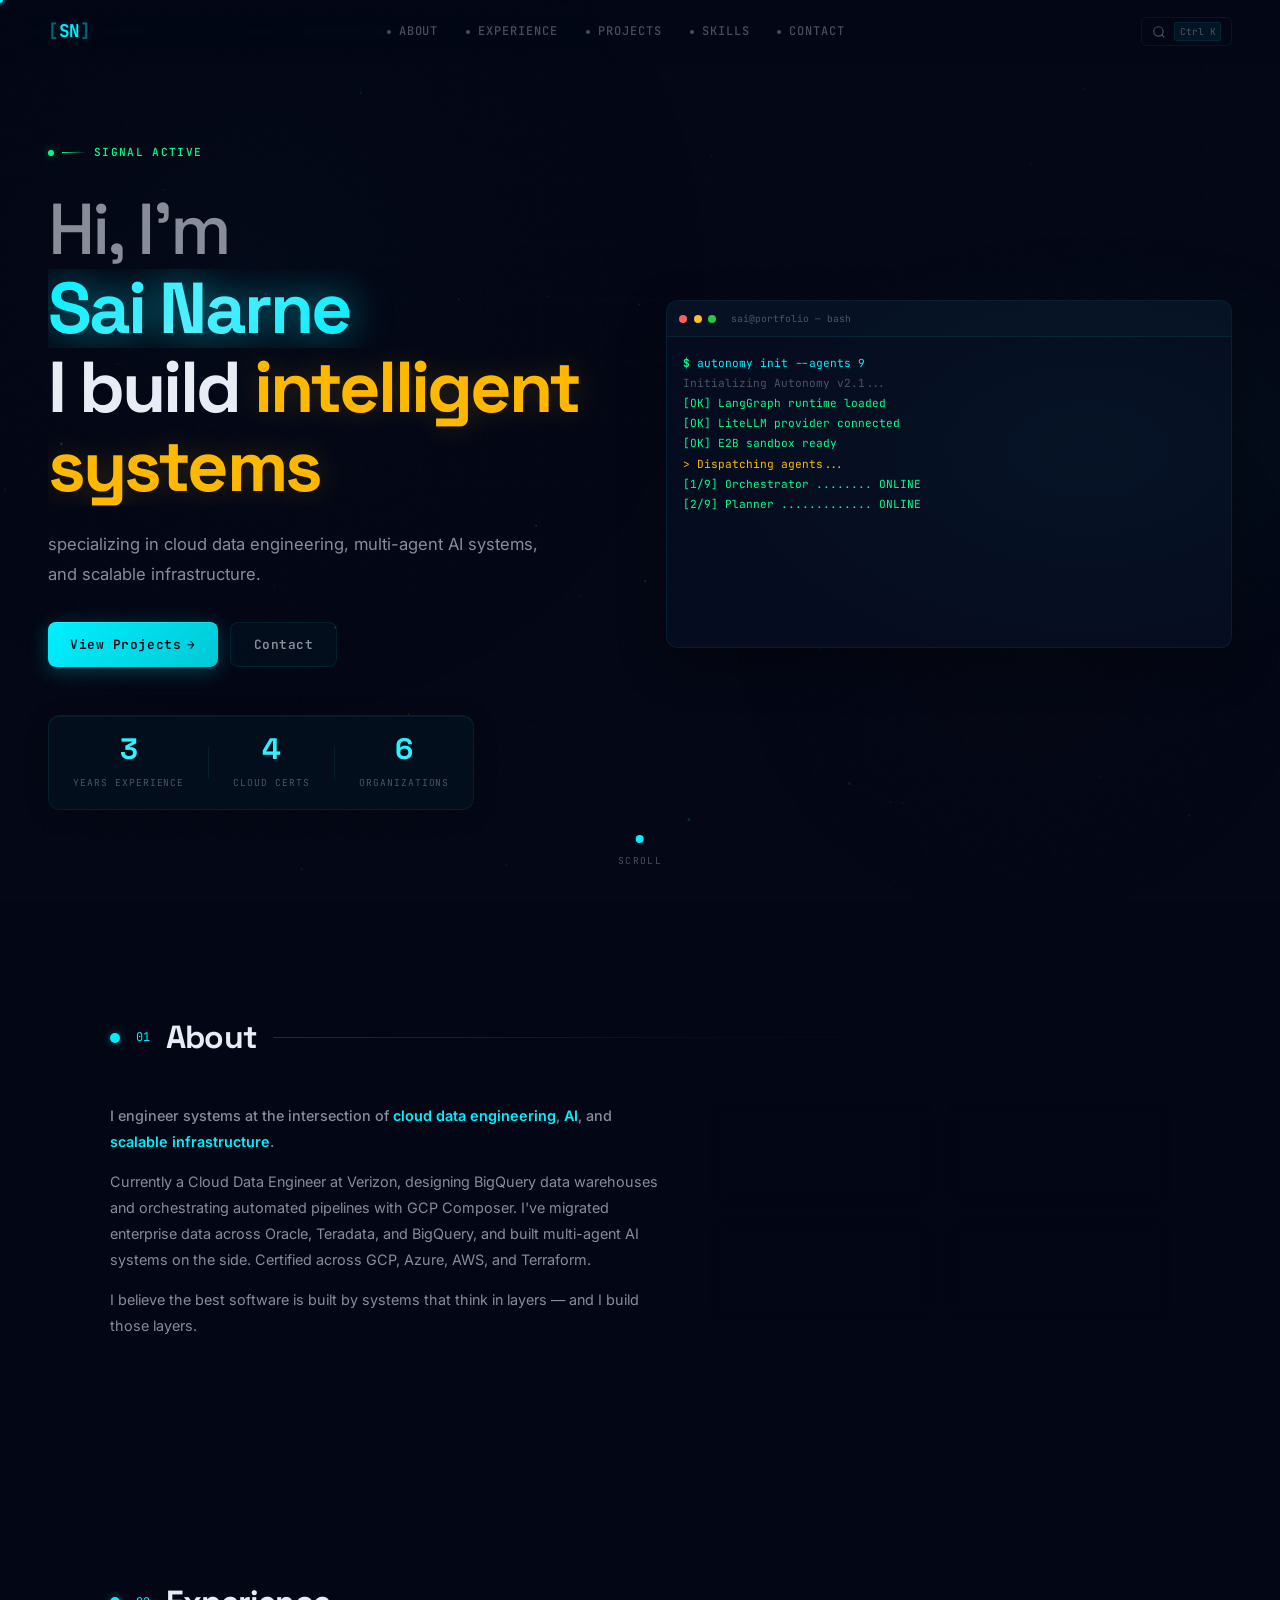
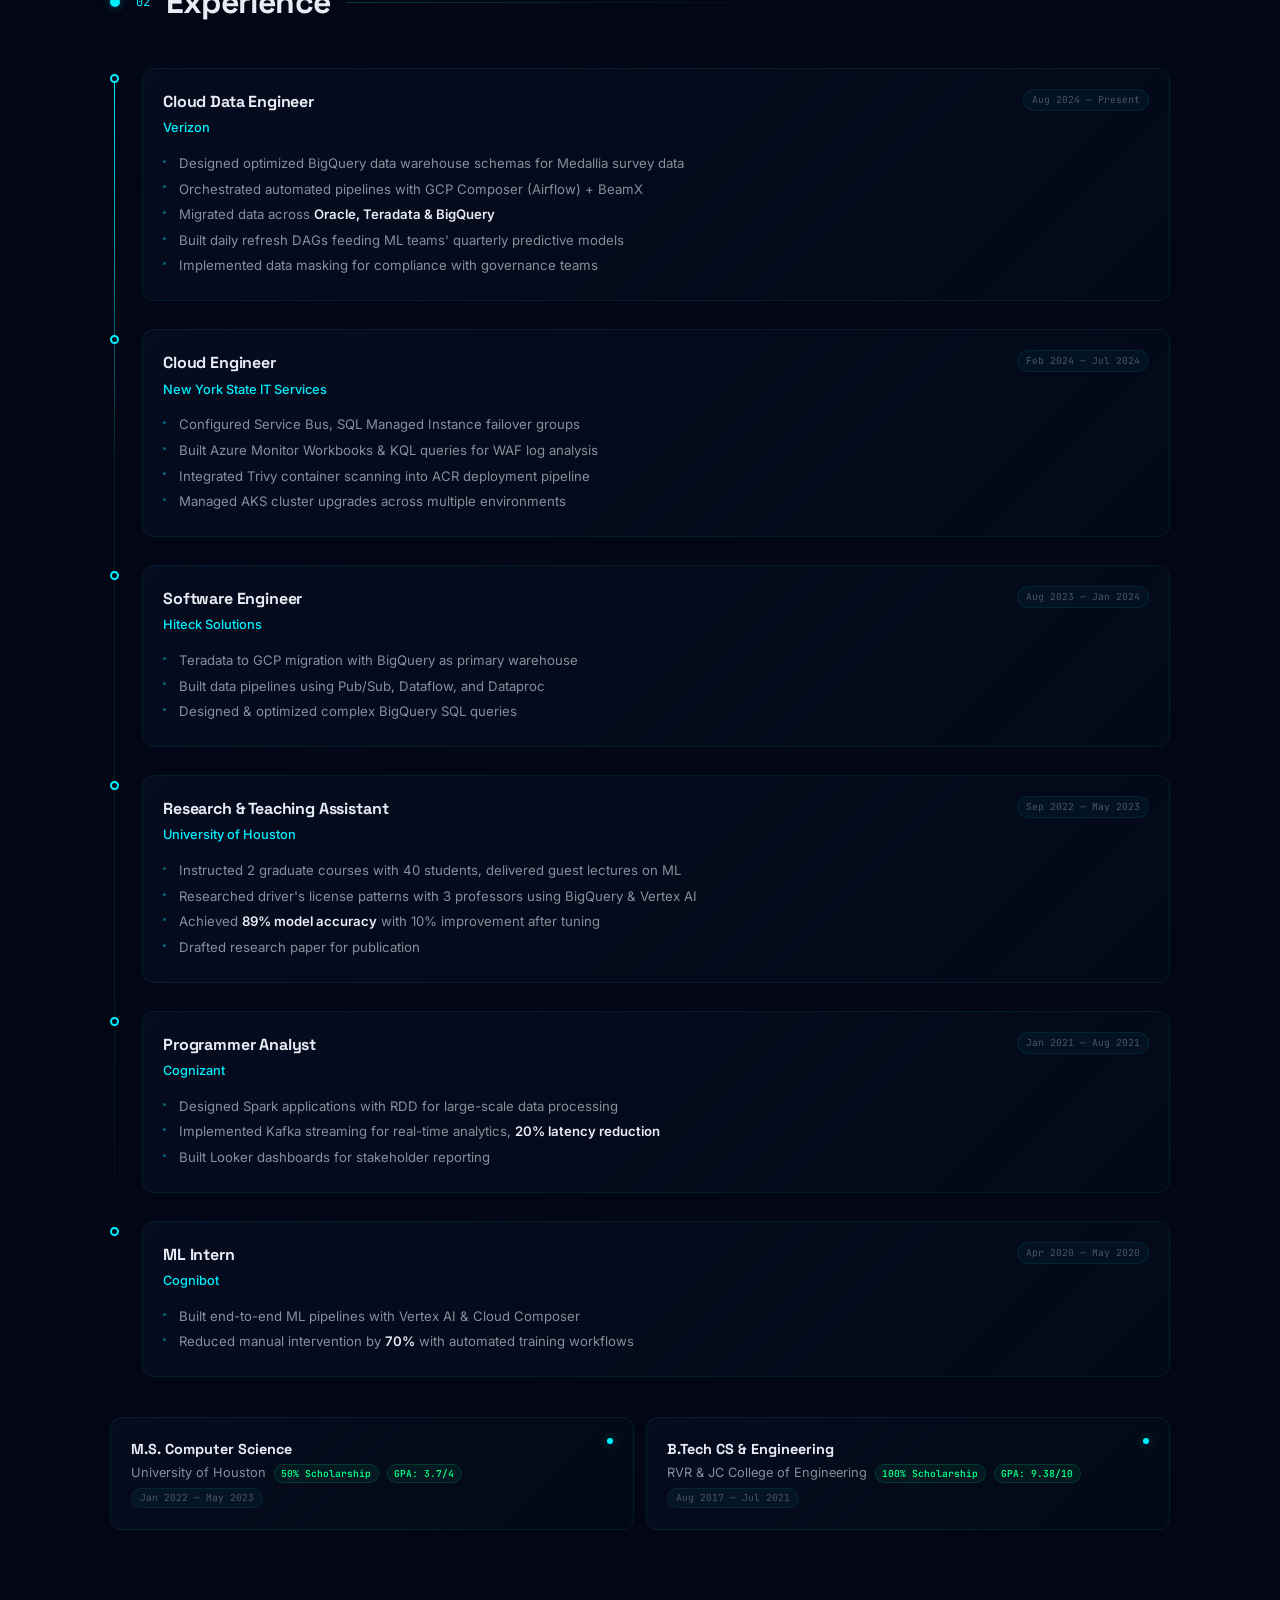
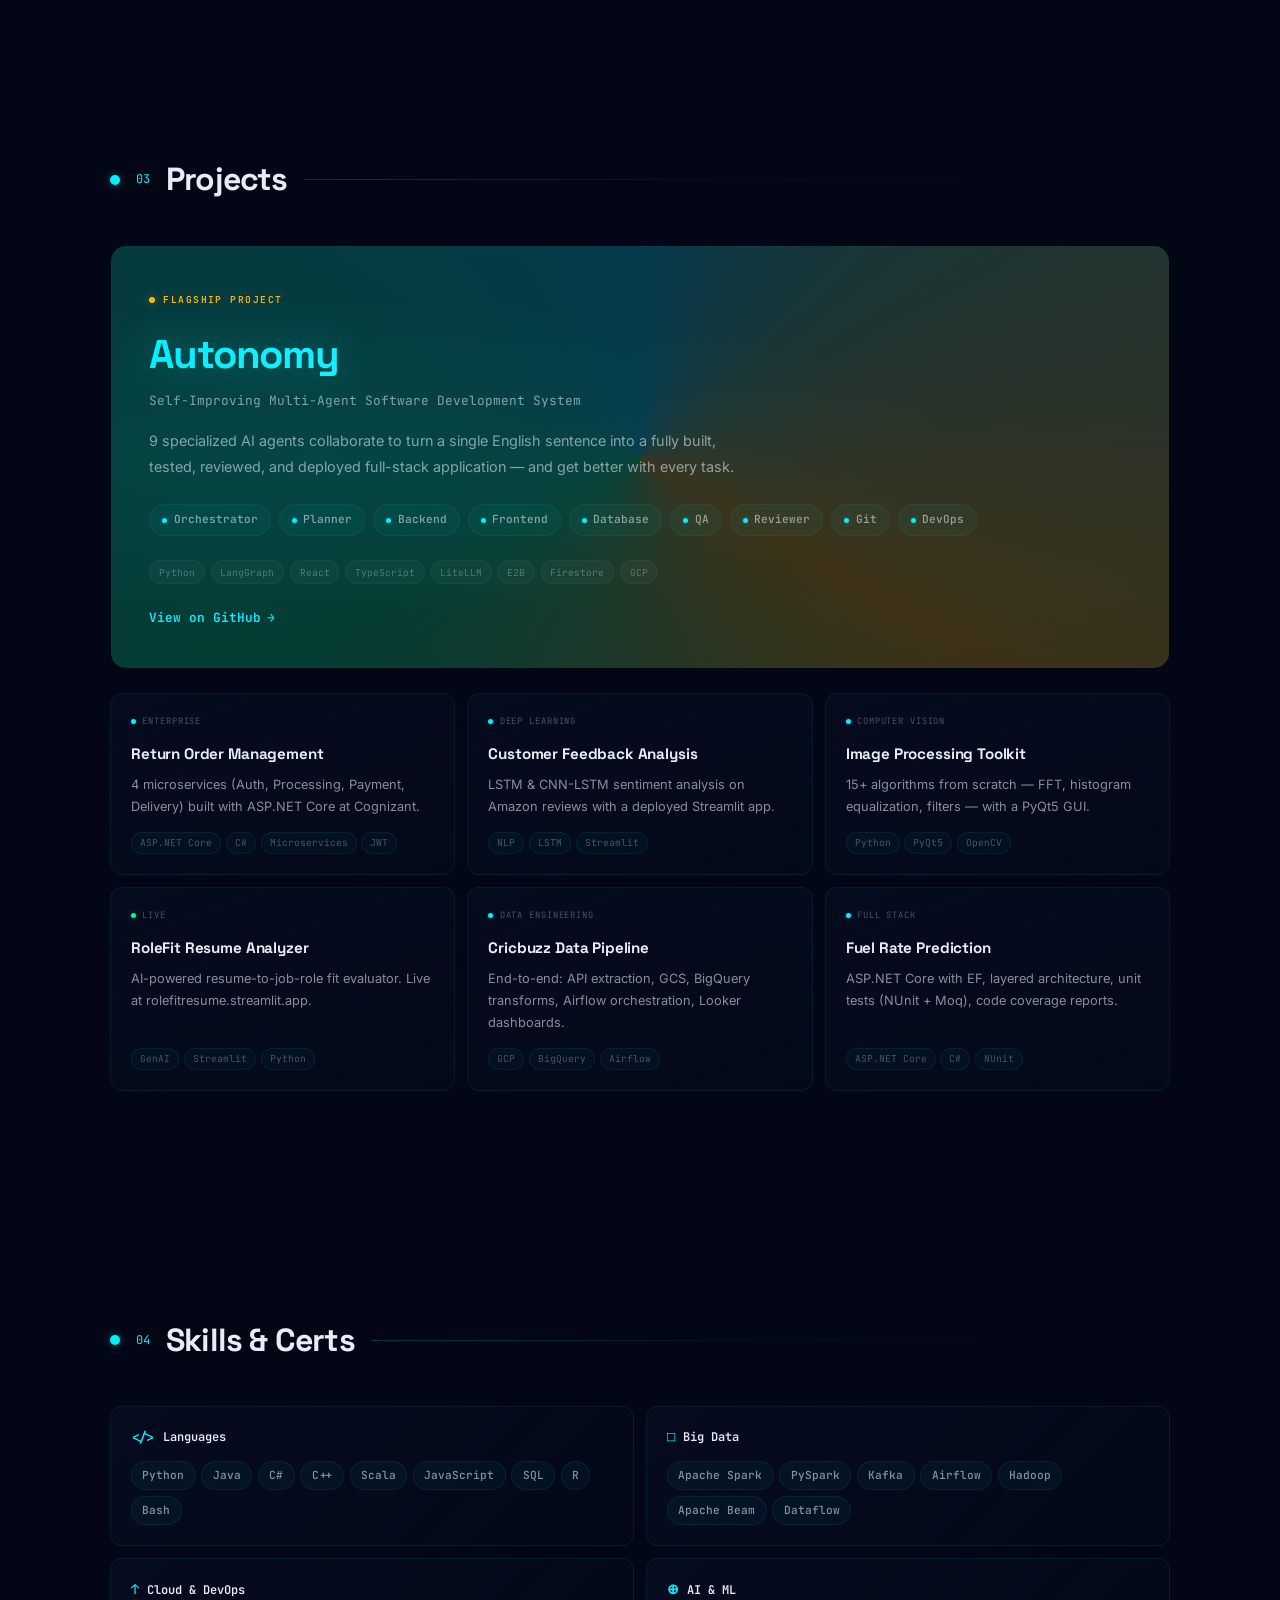
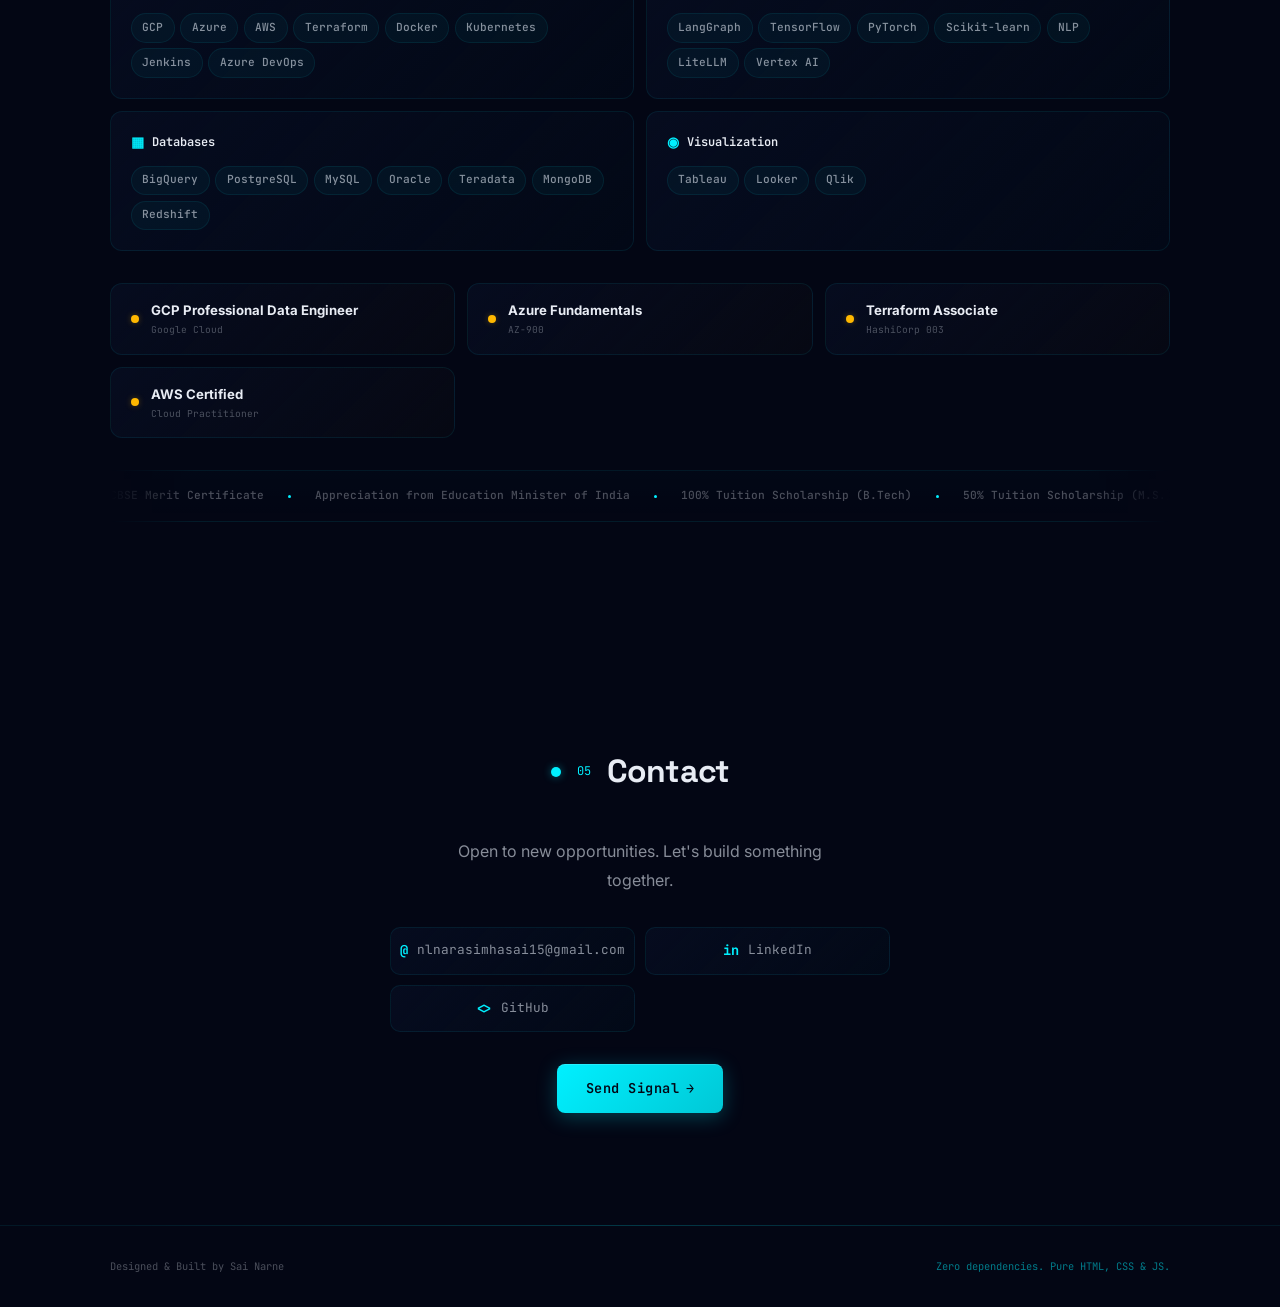
==== commit fa074efd: "v3" ====
--- a/index.html
+++ b/index.html
@@ -3,13 +3,13 @@
 <head>
   <meta charset="UTF-8" />
   <meta name="viewport" content="width=device-width, initial-scale=1.0" />
-  <title>Sai Narne — Software Engineer</title>
-  <meta name="description" content="Software Engineer. Multi-agent AI systems, cloud infrastructure, machine learning." />
+  <title>Sai Narne — Engineer</title>
+  <meta name="description" content="Engineer. Cloud data engineering, multi-agent AI systems, and scalable infrastructure." />
   <meta name="theme-color" content="#030614" />
   <link rel="preconnect" href="https://fonts.googleapis.com" />
   <link rel="preconnect" href="https://fonts.gstatic.com" crossorigin />
   <link href="https://fonts.googleapis.com/css2?family=Inter:wght@300;400;500;600;700;800;900&family=JetBrains+Mono:wght@400;500;700&family=Space+Grotesk:wght@400;500;600;700;800&display=swap" rel="stylesheet" />
-  <link rel="stylesheet" href="style.css" />
+  <link rel="stylesheet" href="style.css?v=3" />
 </head>
 <body>
   <!-- Full-page neural canvas -->
@@ -90,8 +90,8 @@
           </span>
         </h1>
         <p class="hero-desc reveal" style="--d:.2s">
-           specializing in multi-agent AI pipelines, cloud infrastructure,
-          and machine learning.
+           specializing in cloud data engineering, multi-agent AI systems,
+          and scalable infrastructure.
         </p>
         <div class="hero-actions reveal" style="--d:.28s">
           <a href="#projects" class="btn btn-primary magnetic"><span class="btn-inner">View Projects <span class="btn-arrow">&rarr;</span></span></a>
@@ -99,18 +99,18 @@
         </div>
         <div class="hero-stats reveal" style="--d:.36s">
           <div class="hero-stat">
-            <span class="hs-num" data-target="9">0</span>
-            <span class="hs-label">AI Agents Built</span>
+            <span class="hs-num" data-target="3">0</span>
+            <span class="hs-label">Years Experience</span>
           </div>
           <div class="hero-stat-sep"></div>
           <div class="hero-stat">
-            <span class="hs-num" data-target="3">0</span>
+            <span class="hs-num" data-target="4">0</span>
             <span class="hs-label">Cloud Certs</span>
           </div>
           <div class="hero-stat-sep"></div>
           <div class="hero-stat">
-            <span class="hs-num" data-target="89">0</span>
-            <span class="hs-label">% ML Accuracy</span>
+            <span class="hs-num" data-target="6">0</span>
+            <span class="hs-label">Organizations</span>
           </div>
         </div>
       </div>
@@ -153,15 +153,15 @@
         <div class="about-text">
           <p class="about-lead reveal">
             I engineer systems at the intersection of
-            <span class="hl">AI</span>,
-            <span class="hl">cloud</span>, and
-            <span class="hl">full-stack development</span>.
+            <span class="hl">cloud data engineering</span>,
+            <span class="hl">AI</span>, and
+            <span class="hl">scalable infrastructure</span>.
           </p>
           <p class="reveal" style="--d:.05s">
-            My latest project, Autonomy, is a 9-agent AI system that turns a single English sentence
-            into a fully built, tested, and deployed application — with self-correction and memory.
-            Before that, I built microservices at Cognizant, trained ML models that hit 89% accuracy
-            at UH, and earned certifications in Azure, AWS, and Terraform.
+            Currently a Cloud Data Engineer at Verizon, designing BigQuery data warehouses
+            and orchestrating automated pipelines with GCP Composer. I've migrated enterprise
+            data across Oracle, Teradata, and BigQuery, and built multi-agent AI systems on the side.
+            Certified across GCP, Azure, AWS, and Terraform.
           </p>
           <p class="reveal" style="--d:.1s">
             I believe the best software is built by systems that think in layers — and I build those layers.
@@ -170,7 +170,7 @@
         <div class="about-cards">
           <div class="data-card reveal" style="--d:0s">
             <div class="dc-header"><span class="dc-dot"></span>ORGANIZATIONS</div>
-            <span class="dc-value" data-target="3">0</span>
+            <span class="dc-value" data-target="6">0</span>
           </div>
           <div class="data-card reveal" style="--d:.06s">
             <div class="dc-header"><span class="dc-dot"></span>PROJECTS</div>
@@ -178,11 +178,11 @@
           </div>
           <div class="data-card reveal" style="--d:.12s">
             <div class="dc-header"><span class="dc-dot"></span>CERTIFICATIONS</div>
-            <span class="dc-value" data-target="3">0</span>
+            <span class="dc-value" data-target="4">0</span>
           </div>
           <div class="data-card reveal" style="--d:.18s">
-            <div class="dc-header"><span class="dc-dot"></span>ML ACCURACY</div>
-            <span class="dc-value" data-target="89">0</span><span class="dc-plus">%</span>
+            <div class="dc-header"><span class="dc-dot"></span>EXPERIENCE</div>
+            <span class="dc-value" data-target="3">0</span><span class="dc-plus">+ yrs</span>
           </div>
         </div>
       </div>
@@ -204,28 +204,44 @@
           <div class="tl-node"><span class="tl-pulse"></span></div>
           <div class="tl-card">
             <div class="tl-top">
-              <div><h3 class="tl-role">Teaching Assistant</h3><span class="tl-org">University of Houston</span></div>
-              <span class="tl-date">Jan 2023 — May 2023</span>
+              <div><h3 class="tl-role">Cloud Data Engineer</h3><span class="tl-org">Verizon</span></div>
+              <span class="tl-date">Aug 2024 — Present</span>
             </div>
             <ul class="tl-list">
-              <li>Instructed 2 graduate courses with 40 students</li>
-              <li>Delivered 2 guest lectures on ML in supply chain</li>
-              <li>Achieved <strong>25% improvement</strong> in student outcomes</li>
+              <li>Designed optimized BigQuery data warehouse schemas for Medallia survey data</li>
+              <li>Orchestrated automated pipelines with GCP Composer (Airflow) + BeamX</li>
+              <li>Migrated data across <strong>Oracle, Teradata & BigQuery</strong></li>
+              <li>Built daily refresh DAGs feeding ML teams' quarterly predictive models</li>
+              <li>Implemented data masking for compliance with governance teams</li>
             </ul>
           </div>
         </div>
-        <div class="tl-item reveal" style="--d:.06s">
+        <div class="tl-item reveal" style="--d:.04s">
           <div class="tl-node"><span class="tl-pulse"></span></div>
           <div class="tl-card">
             <div class="tl-top">
-              <div><h3 class="tl-role">Research Assistant</h3><span class="tl-org">University of Houston</span></div>
-              <span class="tl-date">Sep 2022 — May 2023</span>
+              <div><h3 class="tl-role">Cloud Engineer</h3><span class="tl-org">New York State IT Services</span></div>
+              <span class="tl-date">Feb 2024 — Jul 2024</span>
             </div>
             <ul class="tl-list">
-              <li>Investigated socio-demographic factors with 3 professors</li>
-              <li>Built Logistic Regression, SVM, Random Forest, Gradient Boosting, Neural Networks</li>
-              <li>Achieved <strong>89% accuracy</strong> after tuning (10% improvement)</li>
-              <li>Drafted research paper for publication</li>
+              <li>Configured Service Bus, SQL Managed Instance failover groups</li>
+              <li>Built Azure Monitor Workbooks & KQL queries for WAF log analysis</li>
+              <li>Integrated Trivy container scanning into ACR deployment pipeline</li>
+              <li>Managed AKS cluster upgrades across multiple environments</li>
+            </ul>
+          </div>
+        </div>
+        <div class="tl-item reveal" style="--d:.08s">
+          <div class="tl-node"><span class="tl-pulse"></span></div>
+          <div class="tl-card">
+            <div class="tl-top">
+              <div><h3 class="tl-role">Software Engineer</h3><span class="tl-org">Hiteck Solutions</span></div>
+              <span class="tl-date">Aug 2023 — Jan 2024</span>
+            </div>
+            <ul class="tl-list">
+              <li>Teradata to GCP migration with BigQuery as primary warehouse</li>
+              <li>Built data pipelines using Pub/Sub, Dataflow, and Dataproc</li>
+              <li>Designed & optimized complex BigQuery SQL queries</li>
             </ul>
           </div>
         </div>
@@ -233,18 +249,32 @@
           <div class="tl-node"><span class="tl-pulse"></span></div>
           <div class="tl-card">
             <div class="tl-top">
-              <div><h3 class="tl-role">Programmer Analyst Trainee</h3><span class="tl-org">Cognizant</span></div>
-              <span class="tl-date">Feb 2021 — Jun 2021</span>
+              <div><h3 class="tl-role">Research & Teaching Assistant</h3><span class="tl-org">University of Houston</span></div>
+              <span class="tl-date">Sep 2022 — May 2023</span>
             </div>
             <ul class="tl-list">
-              <li>Built microservices with ASP.NET Core & Entity Framework</li>
-              <li>Reduced query execution time by <strong>30%</strong></li>
-              <li>Deployed 4 web APIs with Azure Logic Apps + CI/CD</li>
-              <li>Reduced bug discovery time by <strong>40%</strong> with NUnit + Moq</li>
+              <li>Instructed 2 graduate courses with 40 students, delivered guest lectures on ML</li>
+              <li>Researched driver's license patterns with 3 professors using BigQuery & Vertex AI</li>
+              <li>Achieved <strong>89% model accuracy</strong> with 10% improvement after tuning</li>
+              <li>Drafted research paper for publication</li>
             </ul>
           </div>
         </div>
-        <div class="tl-item reveal" style="--d:.18s">
+        <div class="tl-item reveal" style="--d:.16s">
+          <div class="tl-node"><span class="tl-pulse"></span></div>
+          <div class="tl-card">
+            <div class="tl-top">
+              <div><h3 class="tl-role">Programmer Analyst</h3><span class="tl-org">Cognizant</span></div>
+              <span class="tl-date">Jan 2021 — Aug 2021</span>
+            </div>
+            <ul class="tl-list">
+              <li>Designed Spark applications with RDD for large-scale data processing</li>
+              <li>Implemented Kafka streaming for real-time analytics, <strong>20% latency reduction</strong></li>
+              <li>Built Looker dashboards for stakeholder reporting</li>
+            </ul>
+          </div>
+        </div>
+        <div class="tl-item reveal" style="--d:.2s">
           <div class="tl-node"><span class="tl-pulse"></span></div>
           <div class="tl-card">
             <div class="tl-top">
@@ -252,8 +282,8 @@
               <span class="tl-date">Apr 2020 — May 2020</span>
             </div>
             <ul class="tl-list">
-              <li>Researched ML, AI, and IoT domains</li>
-              <li>Built stock price prediction with Neural Networks</li>
+              <li>Built end-to-end ML pipelines with Vertex AI & Cloud Composer</li>
+              <li>Reduced manual intervention by <strong>70%</strong> with automated training workflows</li>
             </ul>
           </div>
         </div>
@@ -263,13 +293,13 @@
         <div class="edu-card reveal">
           <div class="edu-signal"><span class="sec-pulse"></span></div>
           <h4>M.S. Computer Science</h4>
-          <p>University of Houston <span class="edu-badge">50% Scholarship</span></p>
+          <p>University of Houston <span class="edu-badge">50% Scholarship</span> <span class="edu-badge">GPA: 3.7/4</span></p>
           <span class="tl-date">Jan 2022 — May 2023</span>
         </div>
         <div class="edu-card reveal" style="--d:.06s">
           <div class="edu-signal"><span class="sec-pulse"></span></div>
           <h4>B.Tech CS & Engineering</h4>
-          <p>RVR & JC College of Engineering <span class="edu-badge">100% Scholarship</span></p>
+          <p>RVR & JC College of Engineering <span class="edu-badge">100% Scholarship</span> <span class="edu-badge">GPA: 9.38/10</span></p>
           <span class="tl-date">Aug 2017 — Jul 2021</span>
         </div>
       </div>
@@ -371,42 +401,64 @@
           <h3 class="sg-title"><span class="sg-icon">&lt;/&gt;</span> Languages</h3>
           <div class="sg-tags">
             <span class="sg-tag">Python</span><span class="sg-tag">Java</span><span class="sg-tag">C#</span>
-            <span class="sg-tag">C++</span><span class="sg-tag">JavaScript</span><span class="sg-tag">R</span>
+            <span class="sg-tag">C++</span><span class="sg-tag">Scala</span><span class="sg-tag">JavaScript</span>
+            <span class="sg-tag">SQL</span><span class="sg-tag">R</span><span class="sg-tag">Bash</span>
           </div>
         </div>
         <div class="skill-group reveal" style="--d:.04s">
-          <h3 class="sg-title"><span class="sg-icon">&square;</span> Web</h3>
+          <h3 class="sg-title"><span class="sg-icon">&square;</span> Big Data</h3>
           <div class="sg-tags">
-            <span class="sg-tag">React</span><span class="sg-tag">TypeScript</span><span class="sg-tag">HTML/CSS</span>
-            <span class="sg-tag">ASP.NET Core</span><span class="sg-tag">FastAPI</span>
+            <span class="sg-tag">Apache Spark</span><span class="sg-tag">PySpark</span><span class="sg-tag">Kafka</span>
+            <span class="sg-tag">Airflow</span><span class="sg-tag">Hadoop</span><span class="sg-tag">Apache Beam</span>
+            <span class="sg-tag">Dataflow</span>
           </div>
         </div>
         <div class="skill-group reveal" style="--d:.08s">
           <h3 class="sg-title"><span class="sg-icon">&uarr;</span> Cloud & DevOps</h3>
           <div class="sg-tags">
-            <span class="sg-tag">AWS</span><span class="sg-tag">Azure</span><span class="sg-tag">GCP</span>
-            <span class="sg-tag">Terraform</span><span class="sg-tag">Docker</span><span class="sg-tag">Jenkins</span>
+            <span class="sg-tag">GCP</span><span class="sg-tag">Azure</span><span class="sg-tag">AWS</span>
+            <span class="sg-tag">Terraform</span><span class="sg-tag">Docker</span><span class="sg-tag">Kubernetes</span>
+            <span class="sg-tag">Jenkins</span><span class="sg-tag">Azure DevOps</span>
           </div>
         </div>
         <div class="skill-group reveal" style="--d:.12s">
-          <h3 class="sg-title"><span class="sg-icon">&oplus;</span> AI & Data</h3>
+          <h3 class="sg-title"><span class="sg-icon">&oplus;</span> AI & ML</h3>
           <div class="sg-tags">
-            <span class="sg-tag">LangGraph</span><span class="sg-tag">LiteLLM</span><span class="sg-tag">NLP</span>
-            <span class="sg-tag">Neural Networks</span><span class="sg-tag">BigQuery</span><span class="sg-tag">SQL</span>
+            <span class="sg-tag">LangGraph</span><span class="sg-tag">TensorFlow</span><span class="sg-tag">PyTorch</span>
+            <span class="sg-tag">Scikit-learn</span><span class="sg-tag">NLP</span><span class="sg-tag">LiteLLM</span>
+            <span class="sg-tag">Vertex AI</span>
+          </div>
+        </div>
+        <div class="skill-group reveal" style="--d:.16s">
+          <h3 class="sg-title"><span class="sg-icon">&#9638;</span> Databases</h3>
+          <div class="sg-tags">
+            <span class="sg-tag">BigQuery</span><span class="sg-tag">PostgreSQL</span><span class="sg-tag">MySQL</span>
+            <span class="sg-tag">Oracle</span><span class="sg-tag">Teradata</span><span class="sg-tag">MongoDB</span>
+            <span class="sg-tag">Redshift</span>
+          </div>
+        </div>
+        <div class="skill-group reveal" style="--d:.2s">
+          <h3 class="sg-title"><span class="sg-icon">&#9673;</span> Visualization</h3>
+          <div class="sg-tags">
+            <span class="sg-tag">Tableau</span><span class="sg-tag">Looker</span><span class="sg-tag">Qlik</span>
           </div>
         </div>
       </div>
 
       <div class="certs-grid">
-        <a href="https://www.credly.com/badges/e8250dd8-4cc4-42b9-9451-d4c745042ac2/public_url" target="_blank" rel="noopener" class="cert-card reveal">
+        <div class="cert-card reveal">
+          <span class="cert-dot"></span>
+          <div><h4>GCP Professional Data Engineer</h4><p>Google Cloud</p></div>
+        </div>
+        <a href="https://www.credly.com/badges/e8250dd8-4cc4-42b9-9451-d4c745042ac2/public_url" target="_blank" rel="noopener" class="cert-card reveal" style="--d:.04s">
           <span class="cert-dot"></span>
           <div><h4>Azure Fundamentals</h4><p>AZ-900</p></div>
         </a>
-        <a href="https://www.credly.com/badges/2d62f778-fa89-4026-a79b-e935c9426c2e/public_url" target="_blank" rel="noopener" class="cert-card reveal" style="--d:.04s">
+        <a href="https://www.credly.com/badges/2d62f778-fa89-4026-a79b-e935c9426c2e/public_url" target="_blank" rel="noopener" class="cert-card reveal" style="--d:.08s">
           <span class="cert-dot"></span>
-          <div><h4>Terraform Associate</h4><p>HashiCorp</p></div>
-        </a>
-        <a href="https://www.credly.com/badges/510e837c-4f62-4c90-920c-8642f38e2be3/public_url" target="_blank" rel="noopener" class="cert-card reveal" style="--d:.08s">
+          <div><h4>Terraform Associate</h4><p>HashiCorp 003</p></div>
+        </a>
+        <a href="https://www.credly.com/badges/510e837c-4f62-4c90-920c-8642f38e2be3/public_url" target="_blank" rel="noopener" class="cert-card reveal" style="--d:.12s">
           <span class="cert-dot"></span>
           <div><h4>AWS Certified</h4><p>Cloud Practitioner</p></div>
         </a>
@@ -467,6 +519,6 @@
     </div>
   </footer>
 
-  <script src="script.js"></script>
+  <script src="script.js?v=3"></script>
 </body>
 </html>
--- a/style.css
+++ b/style.css
@@ -784,7 +784,8 @@
 /* ═══ RESPONSIVE ═══ */
 @media (max-width: 1024px) {
   .hero-inner { grid-template-columns: 1fr; }
-  .hero-visual { display: none; }
+  .hero-visual { margin-top: 1.5rem; }
+  .term-body { min-height: 220px; max-height: 220px; }
 }
 @media (max-width: 900px) {
   .about-grid { grid-template-columns: 1fr; gap: 2rem; }
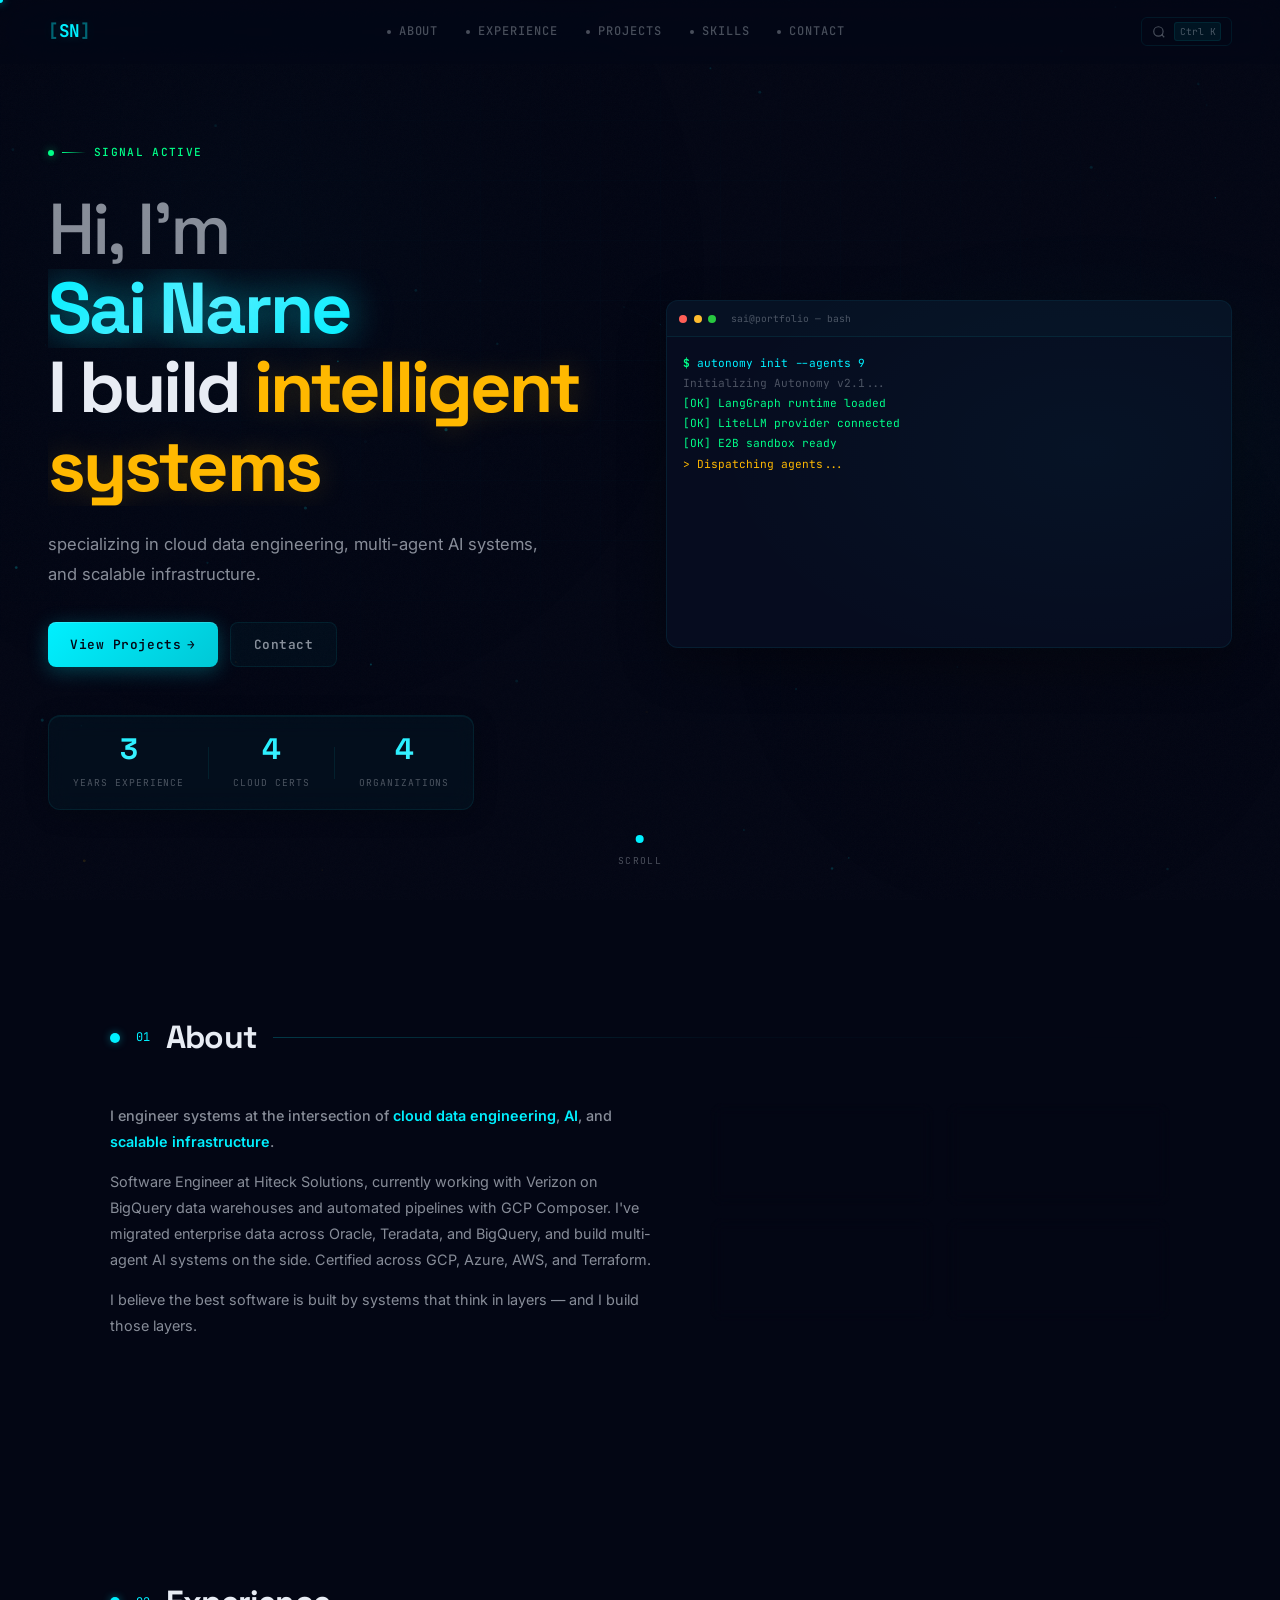
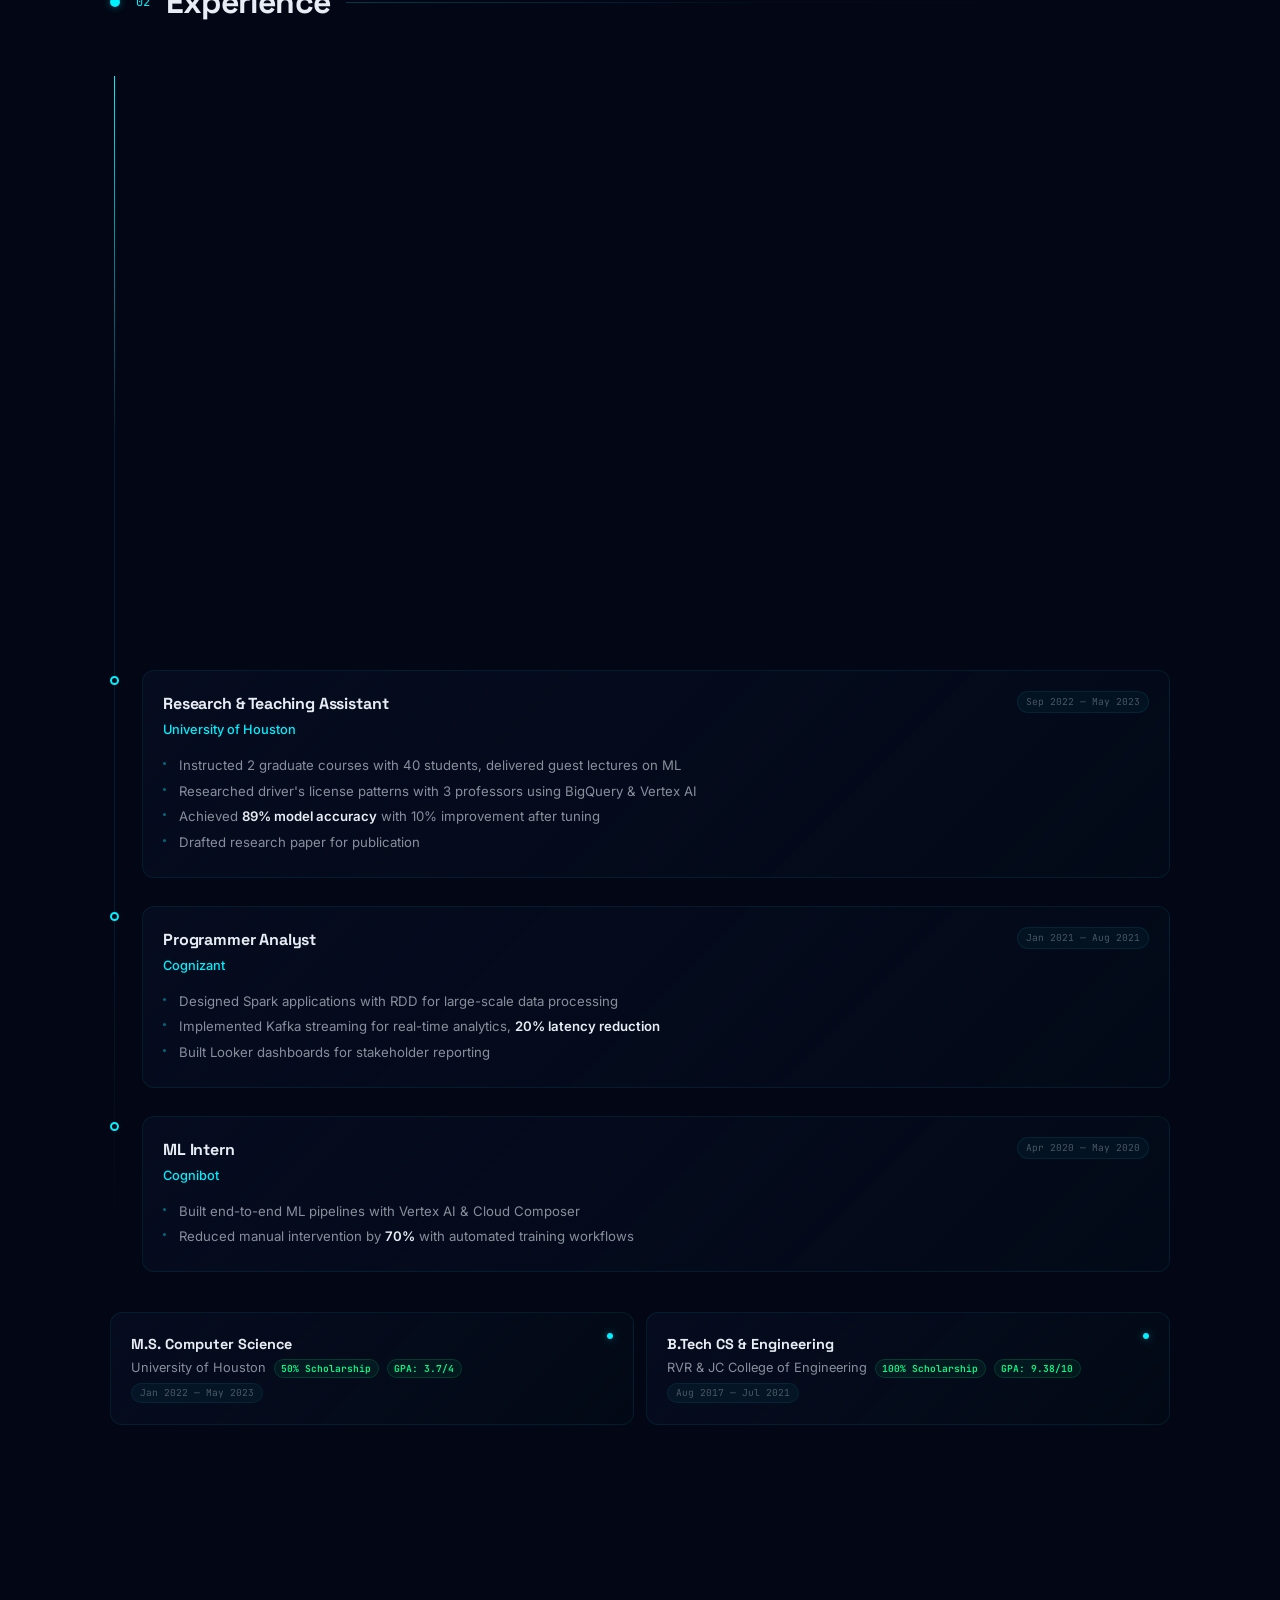
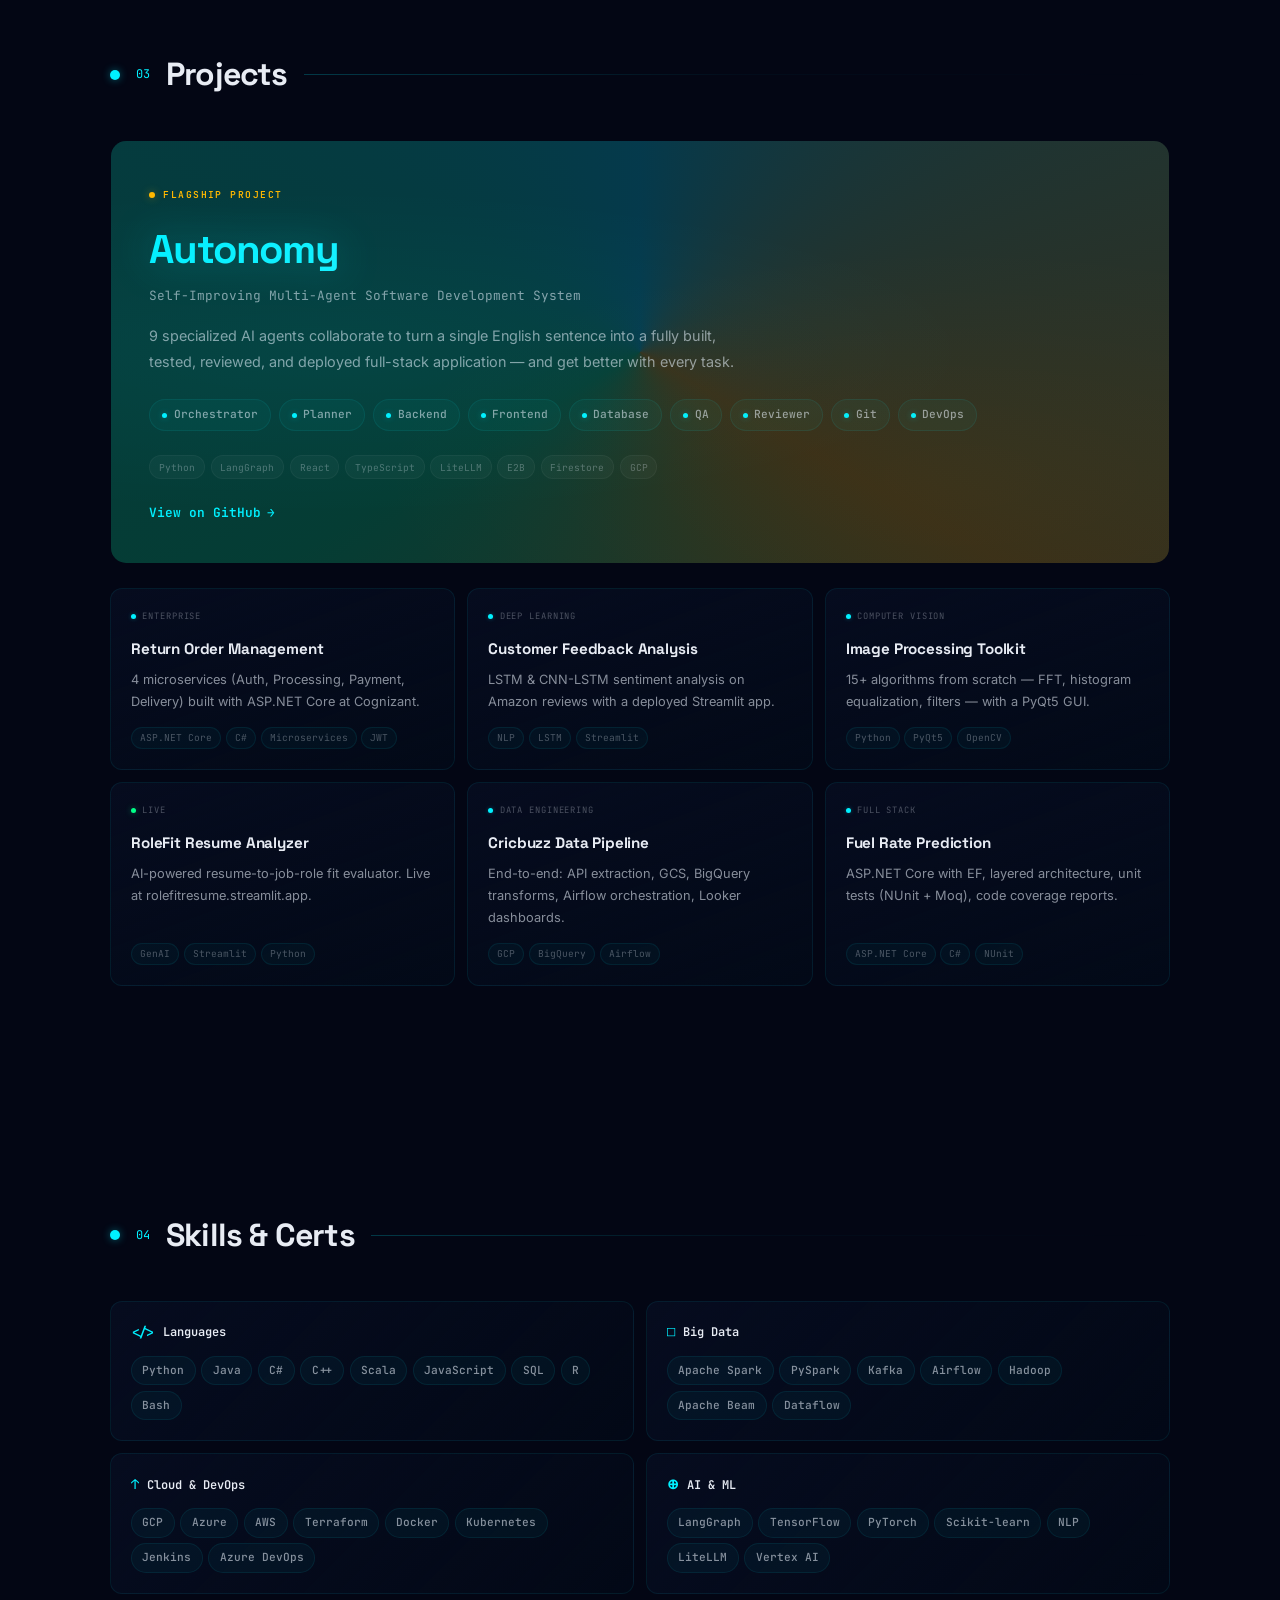
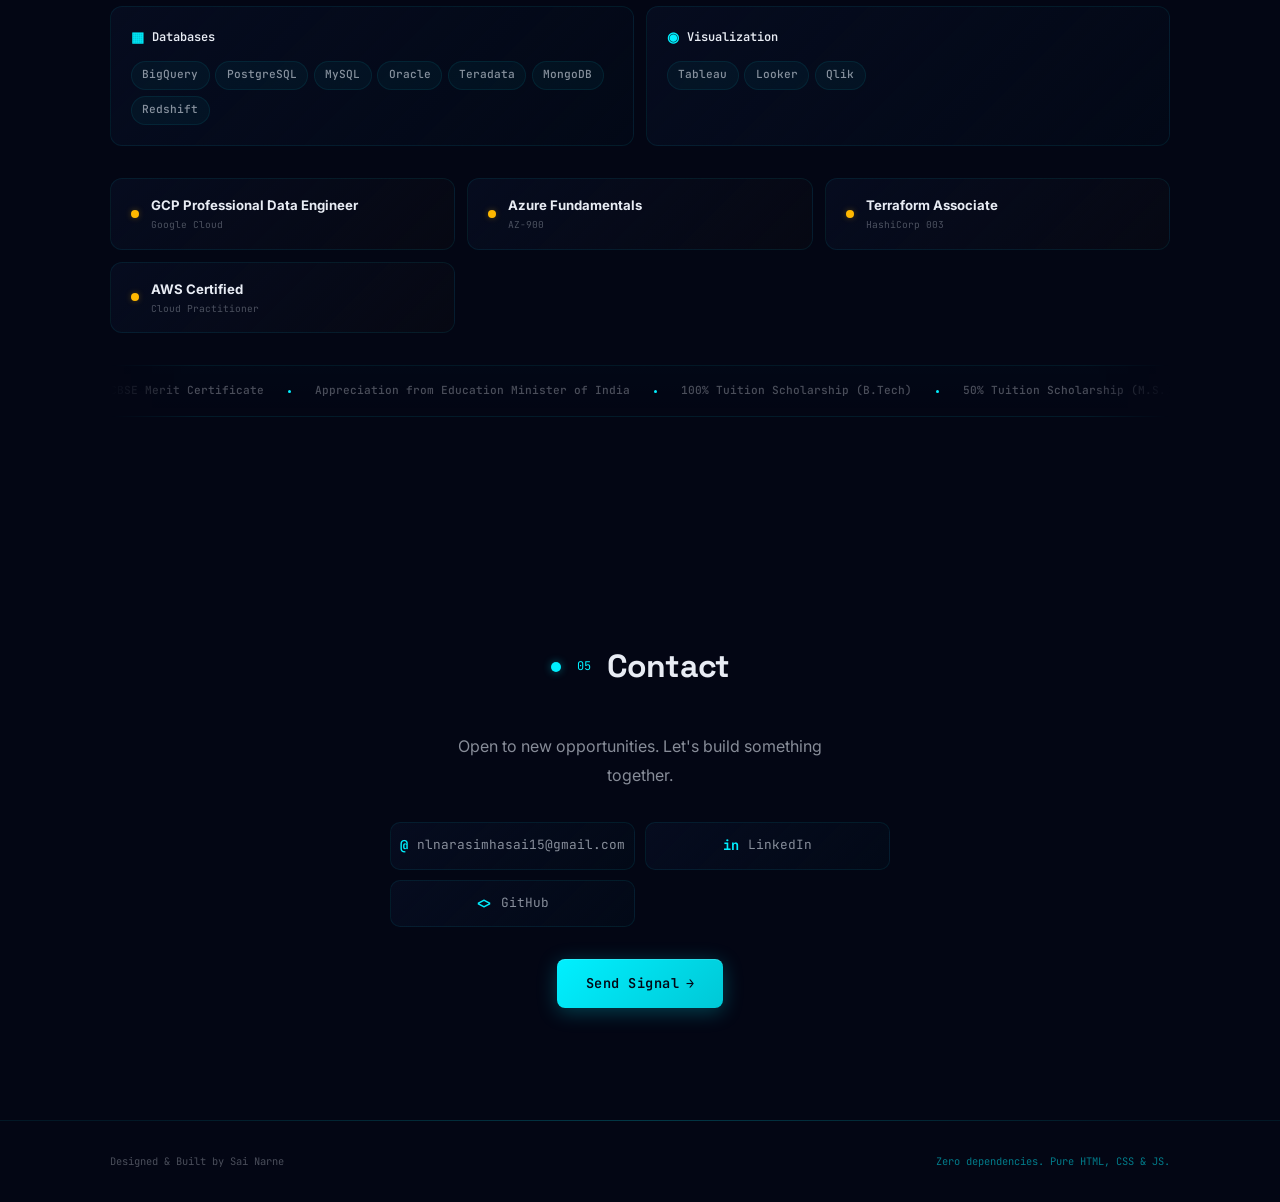
==== commit 8e11e571: "v3.1" ====
--- a/index.html
+++ b/index.html
@@ -109,7 +109,7 @@
           </div>
           <div class="hero-stat-sep"></div>
           <div class="hero-stat">
-            <span class="hs-num" data-target="6">0</span>
+            <span class="hs-num" data-target="4">0</span>
             <span class="hs-label">Organizations</span>
           </div>
         </div>
@@ -158,9 +158,10 @@
             <span class="hl">scalable infrastructure</span>.
           </p>
           <p class="reveal" style="--d:.05s">
-            Currently a Cloud Data Engineer at Verizon, designing BigQuery data warehouses
-            and orchestrating automated pipelines with GCP Composer. I've migrated enterprise
-            data across Oracle, Teradata, and BigQuery, and built multi-agent AI systems on the side.
+            Software Engineer at Hiteck Solutions, currently working with Verizon
+            on BigQuery data warehouses and automated pipelines with GCP Composer.
+            I've migrated enterprise data across Oracle, Teradata, and BigQuery,
+            and build multi-agent AI systems on the side.
             Certified across GCP, Azure, AWS, and Terraform.
           </p>
           <p class="reveal" style="--d:.1s">
@@ -170,7 +171,7 @@
         <div class="about-cards">
           <div class="data-card reveal" style="--d:0s">
             <div class="dc-header"><span class="dc-dot"></span>ORGANIZATIONS</div>
-            <span class="dc-value" data-target="6">0</span>
+            <span class="dc-value" data-target="4">0</span>
           </div>
           <div class="data-card reveal" style="--d:.06s">
             <div class="dc-header"><span class="dc-dot"></span>PROJECTS</div>
@@ -204,8 +205,12 @@
           <div class="tl-node"><span class="tl-pulse"></span></div>
           <div class="tl-card">
             <div class="tl-top">
-              <div><h3 class="tl-role">Cloud Data Engineer</h3><span class="tl-org">Verizon</span></div>
-              <span class="tl-date">Aug 2024 — Present</span>
+              <div><h3 class="tl-role">Software Engineer</h3><span class="tl-org">Hiteck Solutions</span></div>
+              <span class="tl-date">Aug 2023 — Present</span>
+            </div>
+            <div class="tl-client">
+              <span class="tl-client-label">Client: Verizon</span>
+              <span class="tl-client-date">Aug 2024 — Present</span>
             </div>
             <ul class="tl-list">
               <li>Designed optimized BigQuery data warehouse schemas for Medallia survey data</li>
@@ -214,14 +219,9 @@
               <li>Built daily refresh DAGs feeding ML teams' quarterly predictive models</li>
               <li>Implemented data masking for compliance with governance teams</li>
             </ul>
-          </div>
-        </div>
-        <div class="tl-item reveal" style="--d:.04s">
-          <div class="tl-node"><span class="tl-pulse"></span></div>
-          <div class="tl-card">
-            <div class="tl-top">
-              <div><h3 class="tl-role">Cloud Engineer</h3><span class="tl-org">New York State IT Services</span></div>
-              <span class="tl-date">Feb 2024 — Jul 2024</span>
+            <div class="tl-client">
+              <span class="tl-client-label">Client: NY State IT Services (Workers Compensation Board)</span>
+              <span class="tl-client-date">Feb 2024 — Jul 2024</span>
             </div>
             <ul class="tl-list">
               <li>Configured Service Bus, SQL Managed Instance failover groups</li>
@@ -229,14 +229,9 @@
               <li>Integrated Trivy container scanning into ACR deployment pipeline</li>
               <li>Managed AKS cluster upgrades across multiple environments</li>
             </ul>
-          </div>
-        </div>
-        <div class="tl-item reveal" style="--d:.08s">
-          <div class="tl-node"><span class="tl-pulse"></span></div>
-          <div class="tl-card">
-            <div class="tl-top">
-              <div><h3 class="tl-role">Software Engineer</h3><span class="tl-org">Hiteck Solutions</span></div>
-              <span class="tl-date">Aug 2023 — Jan 2024</span>
+            <div class="tl-client">
+              <span class="tl-client-label">Internal</span>
+              <span class="tl-client-date">Aug 2023 — Jan 2024</span>
             </div>
             <ul class="tl-list">
               <li>Teradata to GCP migration with BigQuery as primary warehouse</li>
@@ -245,7 +240,7 @@
             </ul>
           </div>
         </div>
-        <div class="tl-item reveal" style="--d:.12s">
+        <div class="tl-item reveal" style="--d:.06s">
           <div class="tl-node"><span class="tl-pulse"></span></div>
           <div class="tl-card">
             <div class="tl-top">
@@ -260,7 +255,7 @@
             </ul>
           </div>
         </div>
-        <div class="tl-item reveal" style="--d:.16s">
+        <div class="tl-item reveal" style="--d:.12s">
           <div class="tl-node"><span class="tl-pulse"></span></div>
           <div class="tl-card">
             <div class="tl-top">
@@ -274,7 +269,7 @@
             </ul>
           </div>
         </div>
-        <div class="tl-item reveal" style="--d:.2s">
+        <div class="tl-item reveal" style="--d:.18s">
           <div class="tl-node"><span class="tl-pulse"></span></div>
           <div class="tl-card">
             <div class="tl-top">
--- a/style.css
+++ b/style.css
@@ -510,6 +510,25 @@
 }
 .tl-list strong { color: var(--text); font-weight: 600; }
 
+/* Client sub-sections within a single employer */
+.tl-client {
+  display: flex; justify-content: space-between; align-items: center;
+  margin: 1rem 0 .5rem; padding: .4rem .6rem;
+  background: rgba(var(--cyan-rgb), 0.04); border-left: 2px solid var(--cyan);
+  border-radius: 0 6px 6px 0; gap: .5rem;
+}
+.tl-client-label {
+  font-family: var(--display); font-size: .8rem; font-weight: 600;
+  color: var(--amber); letter-spacing: .01em;
+}
+.tl-client-date {
+  font-family: var(--mono); font-size: .55rem; color: var(--text3);
+  white-space: nowrap; padding: .1rem .4rem;
+  background: rgba(var(--cyan-rgb), 0.04); border-radius: 100px;
+  border: 1px solid var(--border);
+}
+.tl-card .tl-list + .tl-client { margin-top: 1.25rem; }
+
 /* Education */
 .edu-row { display: grid; grid-template-columns: 1fr 1fr; gap: .75rem; margin-top: 2.5rem; }
 .edu-card {
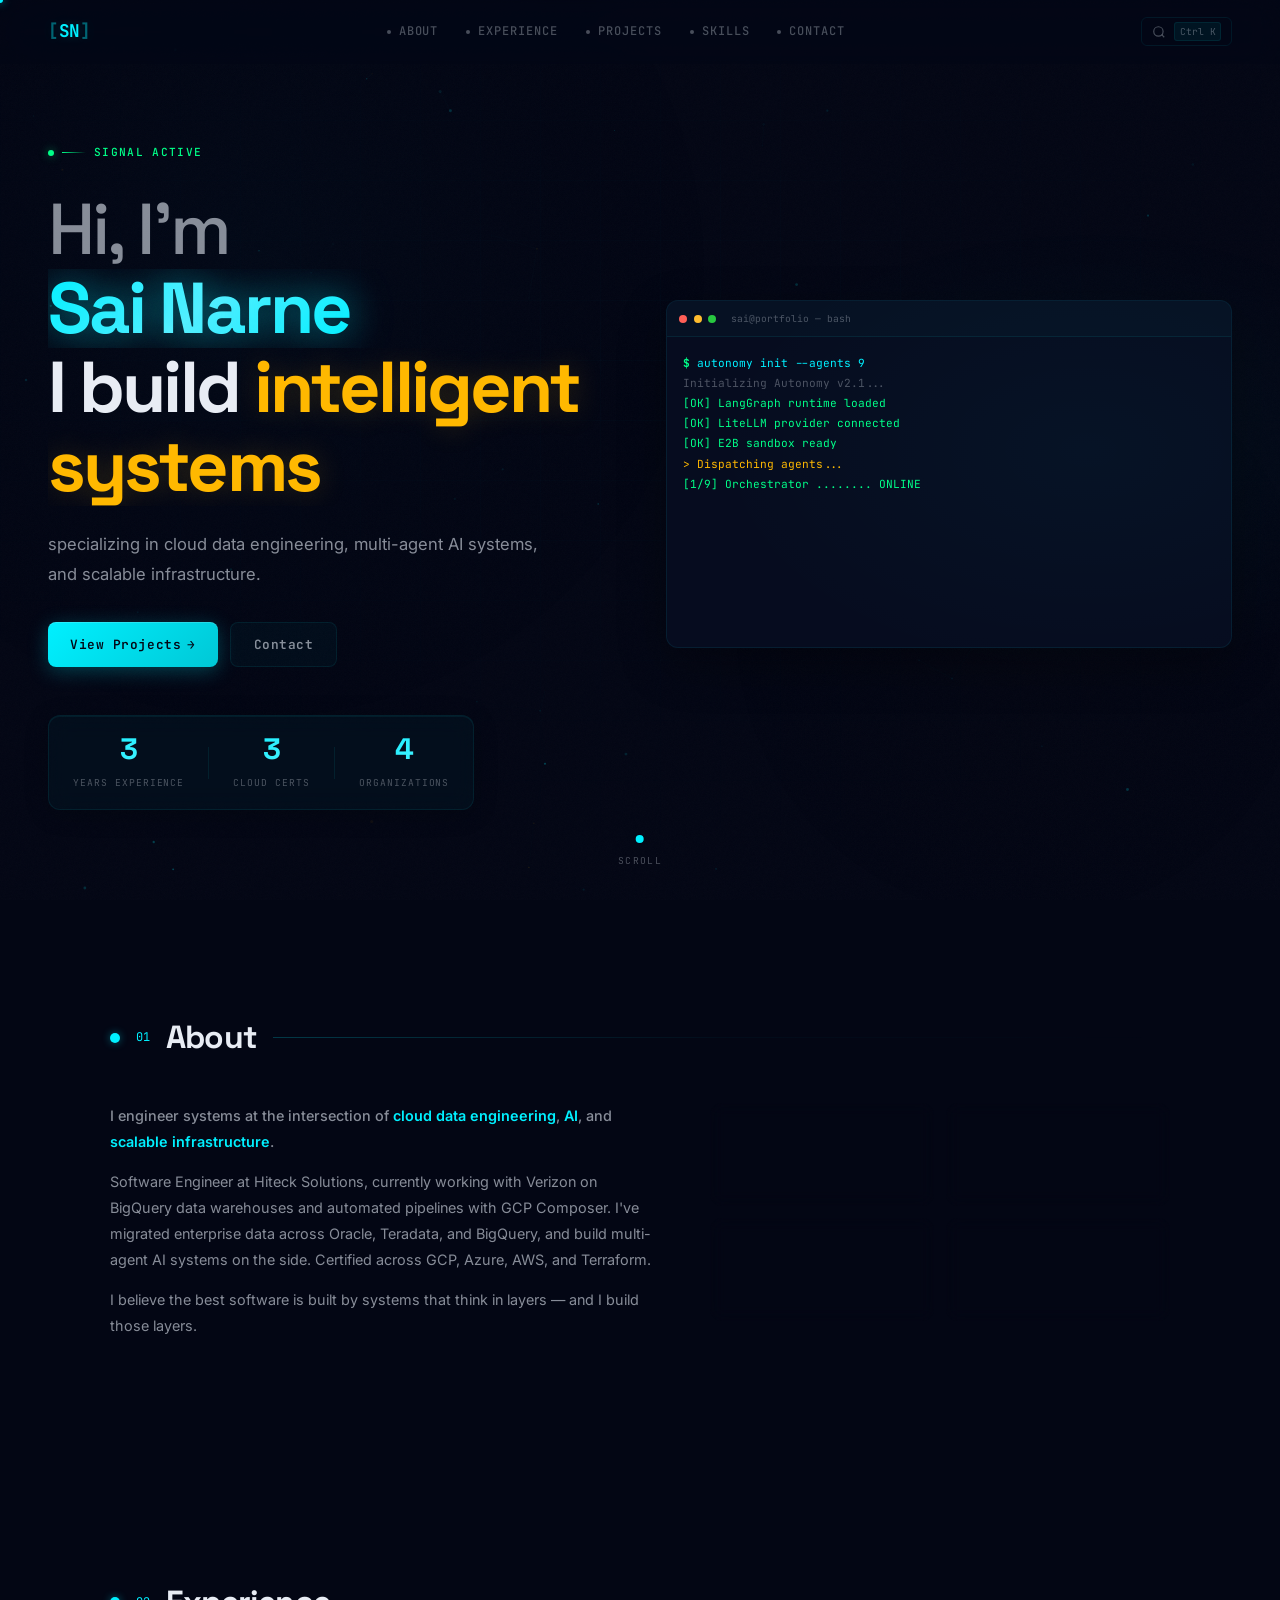
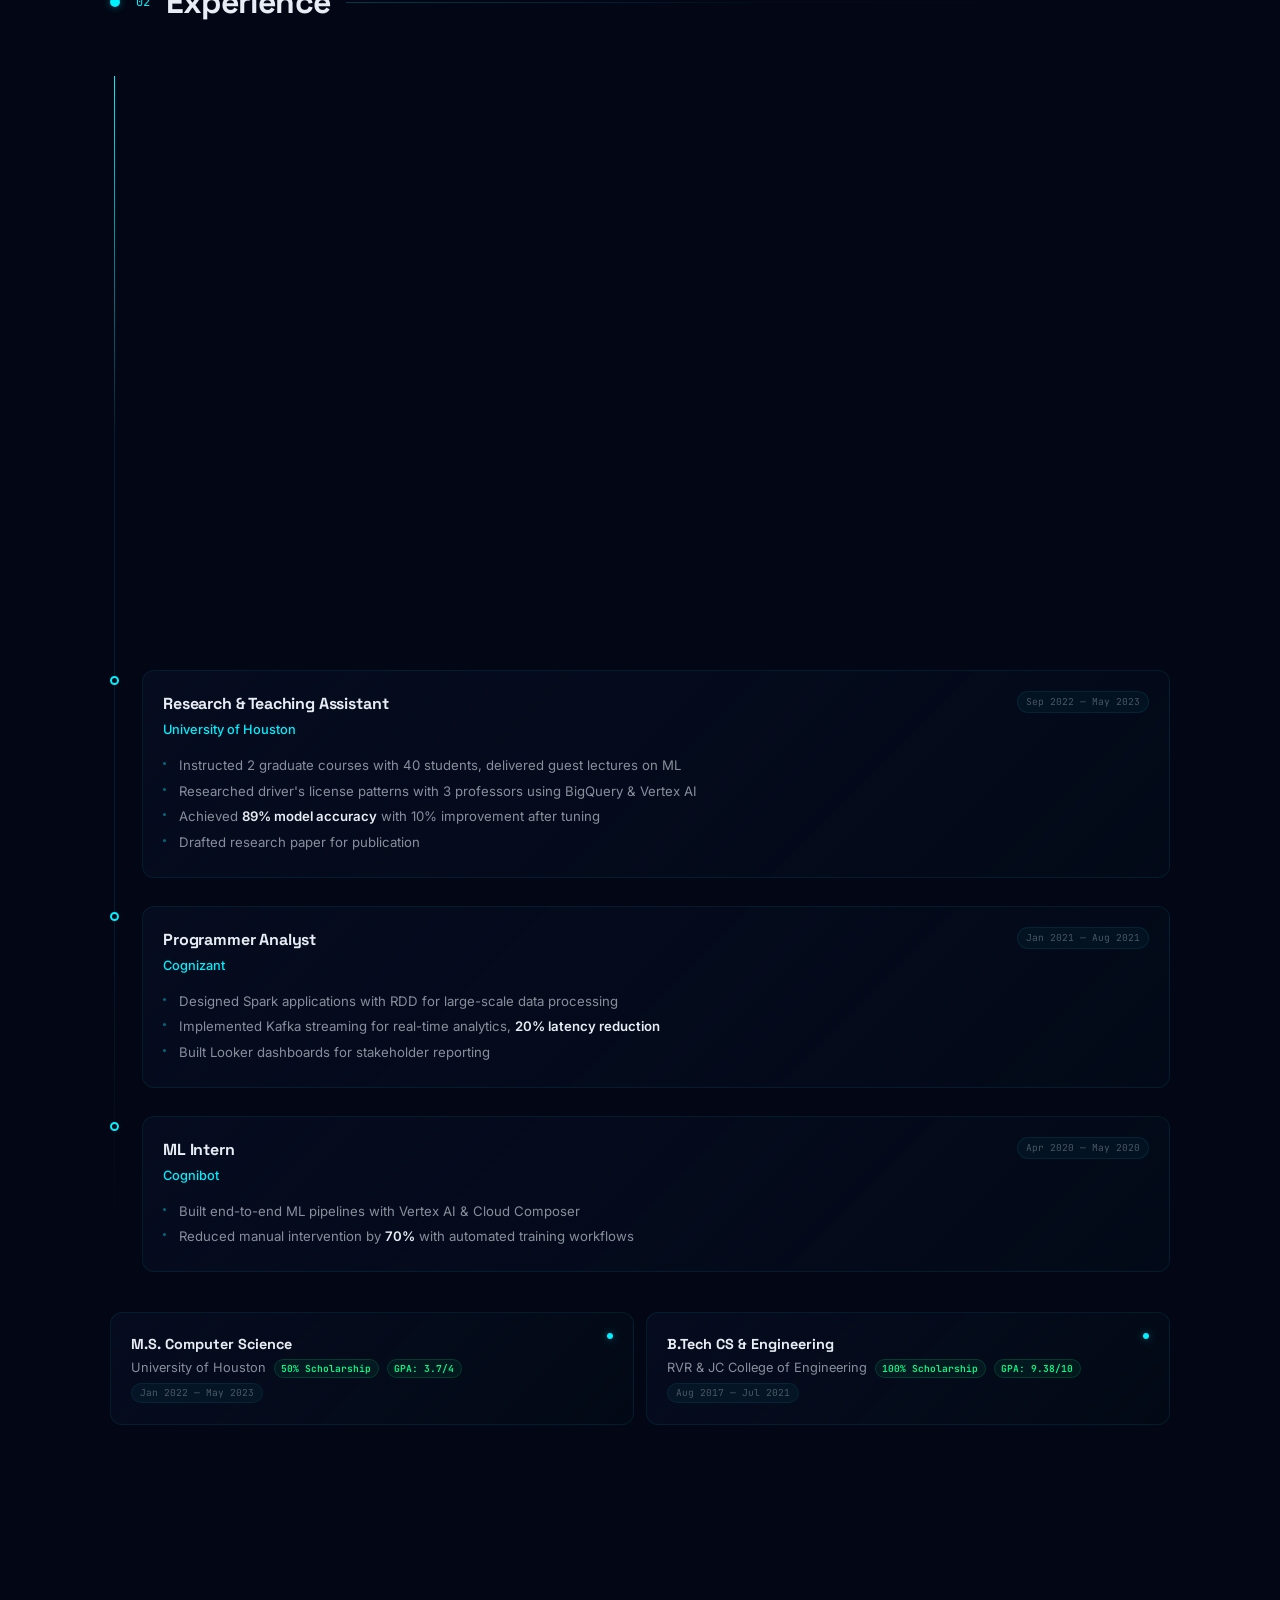
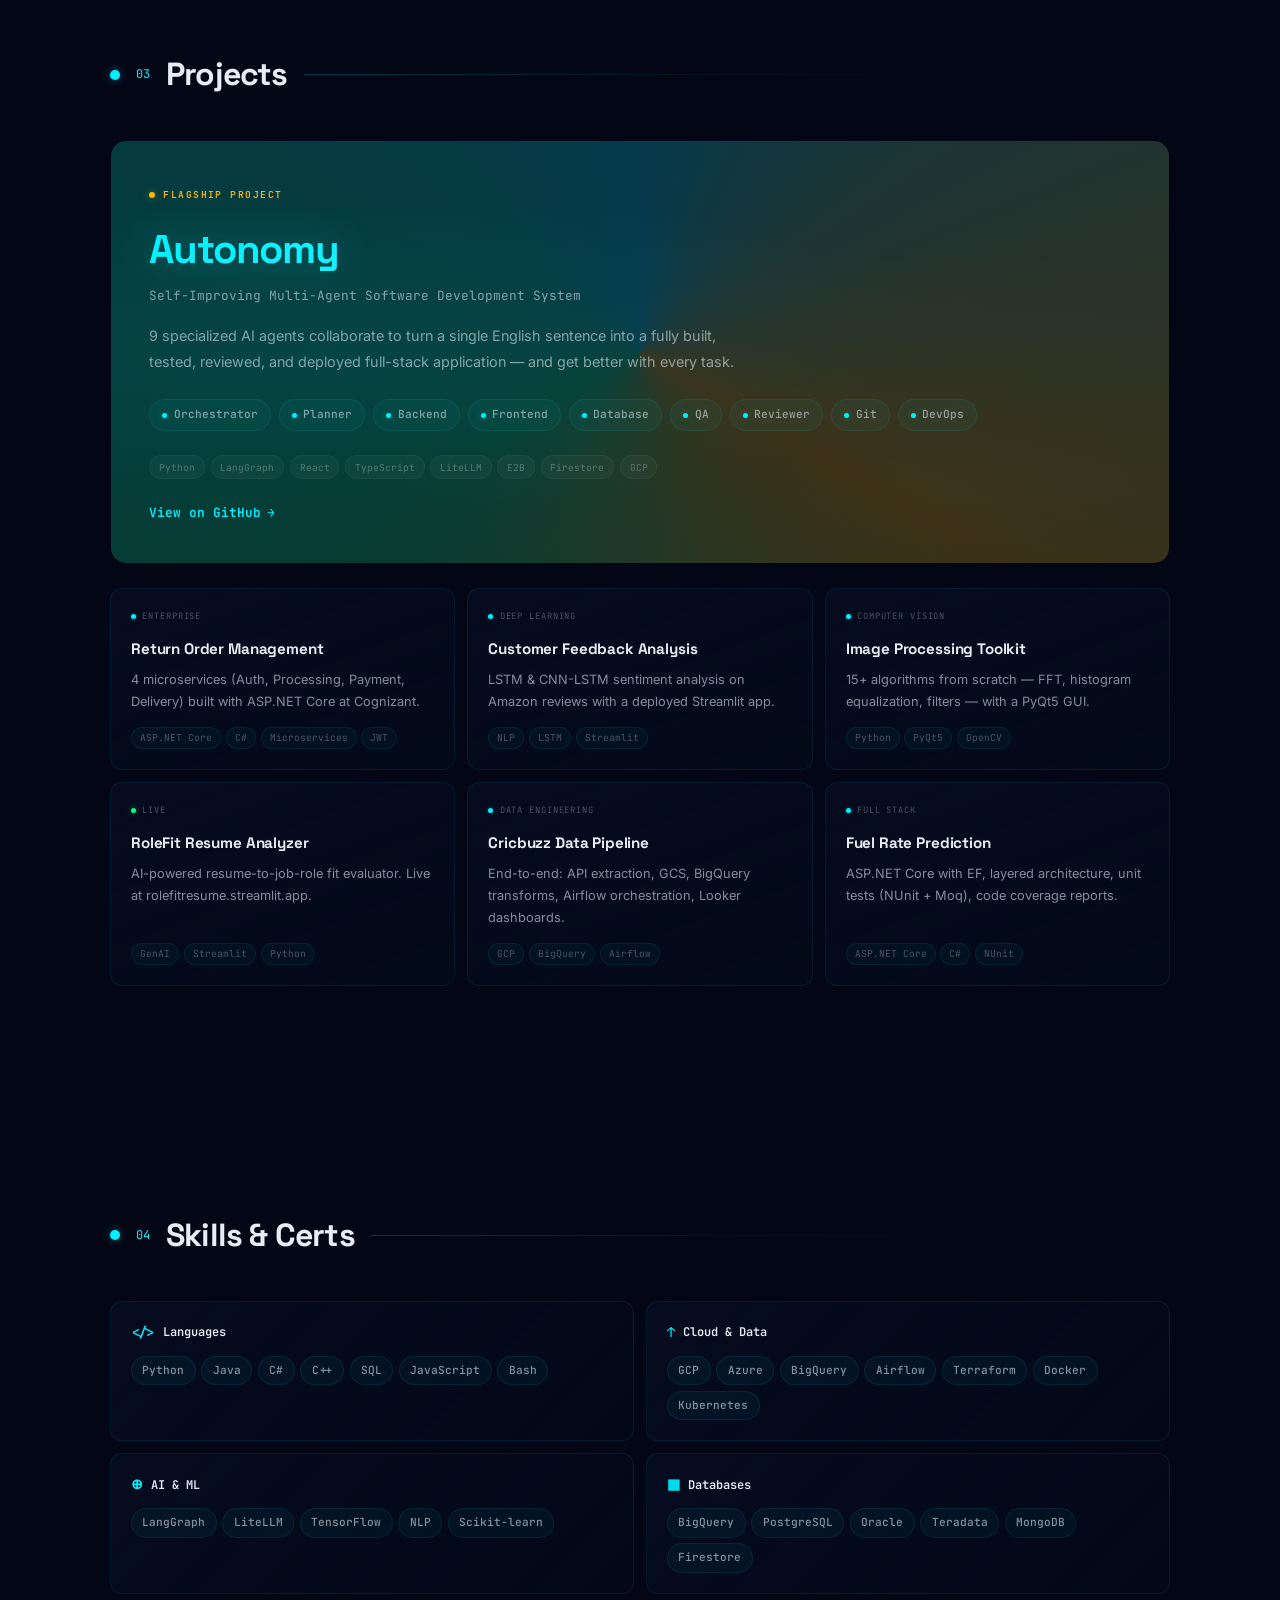
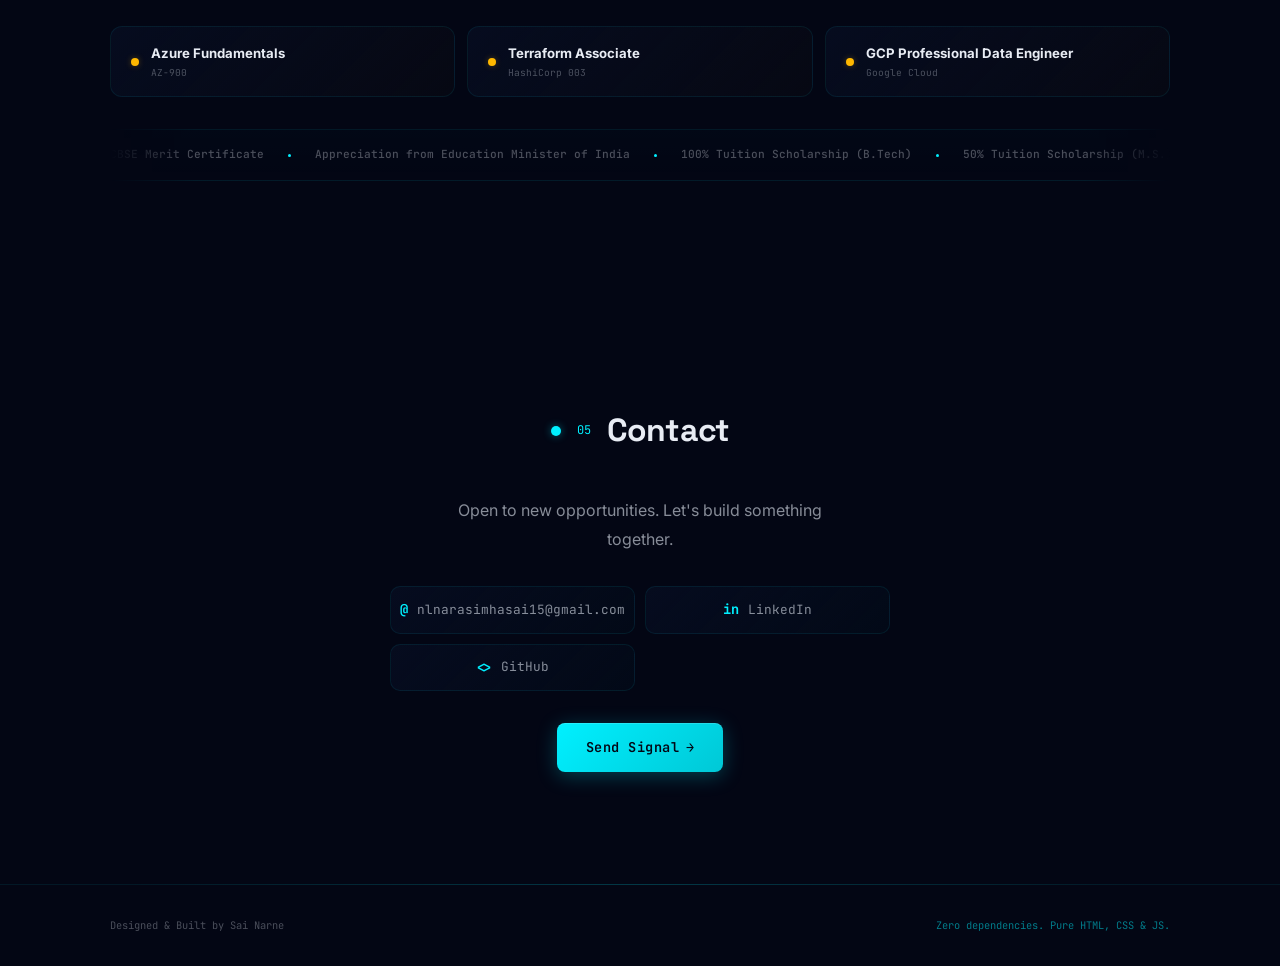
==== commit 36bbfc91: "v3.2" ====
--- a/index.html
+++ b/index.html
@@ -104,7 +104,7 @@
           </div>
           <div class="hero-stat-sep"></div>
           <div class="hero-stat">
-            <span class="hs-num" data-target="4">0</span>
+            <span class="hs-num" data-target="3">0</span>
             <span class="hs-label">Cloud Certs</span>
           </div>
           <div class="hero-stat-sep"></div>
@@ -179,7 +179,7 @@
           </div>
           <div class="data-card reveal" style="--d:.12s">
             <div class="dc-header"><span class="dc-dot"></span>CERTIFICATIONS</div>
-            <span class="dc-value" data-target="4">0</span>
+            <span class="dc-value" data-target="3">0</span>
           </div>
           <div class="data-card reveal" style="--d:.18s">
             <div class="dc-header"><span class="dc-dot"></span>EXPERIENCE</div>
@@ -396,67 +396,47 @@
           <h3 class="sg-title"><span class="sg-icon">&lt;/&gt;</span> Languages</h3>
           <div class="sg-tags">
             <span class="sg-tag">Python</span><span class="sg-tag">Java</span><span class="sg-tag">C#</span>
-            <span class="sg-tag">C++</span><span class="sg-tag">Scala</span><span class="sg-tag">JavaScript</span>
-            <span class="sg-tag">SQL</span><span class="sg-tag">R</span><span class="sg-tag">Bash</span>
+            <span class="sg-tag">C++</span><span class="sg-tag">SQL</span><span class="sg-tag">JavaScript</span>
+            <span class="sg-tag">Bash</span>
           </div>
         </div>
         <div class="skill-group reveal" style="--d:.04s">
-          <h3 class="sg-title"><span class="sg-icon">&square;</span> Big Data</h3>
+          <h3 class="sg-title"><span class="sg-icon">&uarr;</span> Cloud & Data</h3>
           <div class="sg-tags">
-            <span class="sg-tag">Apache Spark</span><span class="sg-tag">PySpark</span><span class="sg-tag">Kafka</span>
-            <span class="sg-tag">Airflow</span><span class="sg-tag">Hadoop</span><span class="sg-tag">Apache Beam</span>
-            <span class="sg-tag">Dataflow</span>
+            <span class="sg-tag">GCP</span><span class="sg-tag">Azure</span><span class="sg-tag">BigQuery</span>
+            <span class="sg-tag">Airflow</span><span class="sg-tag">Terraform</span><span class="sg-tag">Docker</span>
+            <span class="sg-tag">Kubernetes</span>
           </div>
         </div>
         <div class="skill-group reveal" style="--d:.08s">
-          <h3 class="sg-title"><span class="sg-icon">&uarr;</span> Cloud & DevOps</h3>
-          <div class="sg-tags">
-            <span class="sg-tag">GCP</span><span class="sg-tag">Azure</span><span class="sg-tag">AWS</span>
-            <span class="sg-tag">Terraform</span><span class="sg-tag">Docker</span><span class="sg-tag">Kubernetes</span>
-            <span class="sg-tag">Jenkins</span><span class="sg-tag">Azure DevOps</span>
-          </div>
-        </div>
-        <div class="skill-group reveal" style="--d:.12s">
           <h3 class="sg-title"><span class="sg-icon">&oplus;</span> AI & ML</h3>
           <div class="sg-tags">
-            <span class="sg-tag">LangGraph</span><span class="sg-tag">TensorFlow</span><span class="sg-tag">PyTorch</span>
-            <span class="sg-tag">Scikit-learn</span><span class="sg-tag">NLP</span><span class="sg-tag">LiteLLM</span>
-            <span class="sg-tag">Vertex AI</span>
-          </div>
-        </div>
-        <div class="skill-group reveal" style="--d:.16s">
+            <span class="sg-tag">LangGraph</span><span class="sg-tag">LiteLLM</span><span class="sg-tag">TensorFlow</span>
+            <span class="sg-tag">NLP</span><span class="sg-tag">Scikit-learn</span>
+          </div>
+        </div>
+        <div class="skill-group reveal" style="--d:.12s">
           <h3 class="sg-title"><span class="sg-icon">&#9638;</span> Databases</h3>
           <div class="sg-tags">
-            <span class="sg-tag">BigQuery</span><span class="sg-tag">PostgreSQL</span><span class="sg-tag">MySQL</span>
-            <span class="sg-tag">Oracle</span><span class="sg-tag">Teradata</span><span class="sg-tag">MongoDB</span>
-            <span class="sg-tag">Redshift</span>
-          </div>
-        </div>
-        <div class="skill-group reveal" style="--d:.2s">
-          <h3 class="sg-title"><span class="sg-icon">&#9673;</span> Visualization</h3>
-          <div class="sg-tags">
-            <span class="sg-tag">Tableau</span><span class="sg-tag">Looker</span><span class="sg-tag">Qlik</span>
+            <span class="sg-tag">BigQuery</span><span class="sg-tag">PostgreSQL</span><span class="sg-tag">Oracle</span>
+            <span class="sg-tag">Teradata</span><span class="sg-tag">MongoDB</span><span class="sg-tag">Firestore</span>
           </div>
         </div>
       </div>
 
       <div class="certs-grid">
-        <div class="cert-card reveal">
+        <a href="https://www.credly.com/badges/e8250dd8-4cc4-42b9-9451-d4c745042ac2/public_url" target="_blank" rel="noopener" class="cert-card reveal">
+          <span class="cert-dot"></span>
+          <div><h4>Azure Fundamentals</h4><p>AZ-900</p></div>
+        </a>
+        <a href="https://www.credly.com/badges/2d62f778-fa89-4026-a79b-e935c9426c2e/public_url" target="_blank" rel="noopener" class="cert-card reveal" style="--d:.04s">
+          <span class="cert-dot"></span>
+          <div><h4>Terraform Associate</h4><p>HashiCorp 003</p></div>
+        </a>
+        <div class="cert-card reveal" style="--d:.08s">
           <span class="cert-dot"></span>
           <div><h4>GCP Professional Data Engineer</h4><p>Google Cloud</p></div>
         </div>
-        <a href="https://www.credly.com/badges/e8250dd8-4cc4-42b9-9451-d4c745042ac2/public_url" target="_blank" rel="noopener" class="cert-card reveal" style="--d:.04s">
-          <span class="cert-dot"></span>
-          <div><h4>Azure Fundamentals</h4><p>AZ-900</p></div>
-        </a>
-        <a href="https://www.credly.com/badges/2d62f778-fa89-4026-a79b-e935c9426c2e/public_url" target="_blank" rel="noopener" class="cert-card reveal" style="--d:.08s">
-          <span class="cert-dot"></span>
-          <div><h4>Terraform Associate</h4><p>HashiCorp 003</p></div>
-        </a>
-        <a href="https://www.credly.com/badges/510e837c-4f62-4c90-920c-8642f38e2be3/public_url" target="_blank" rel="noopener" class="cert-card reveal" style="--d:.12s">
-          <span class="cert-dot"></span>
-          <div><h4>AWS Certified</h4><p>Cloud Practitioner</p></div>
-        </a>
       </div>
 
       <div class="marquee reveal">
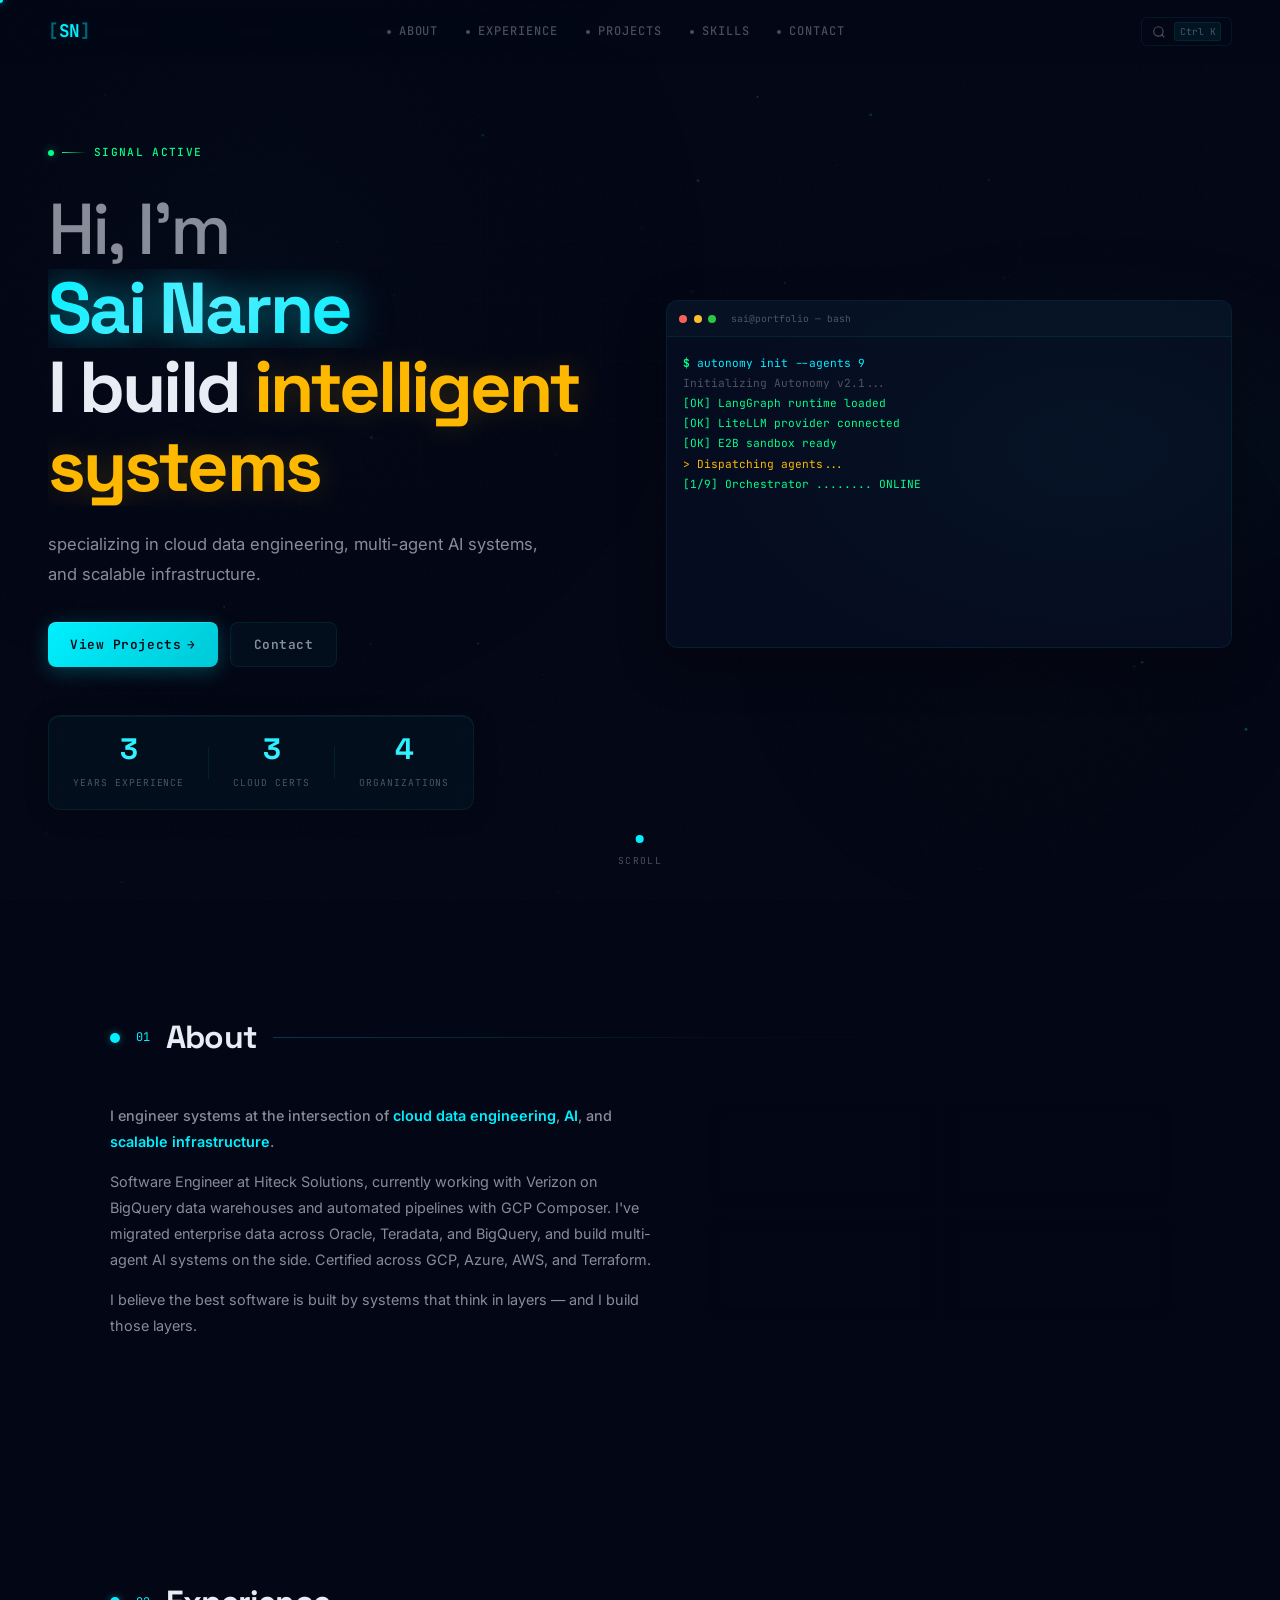
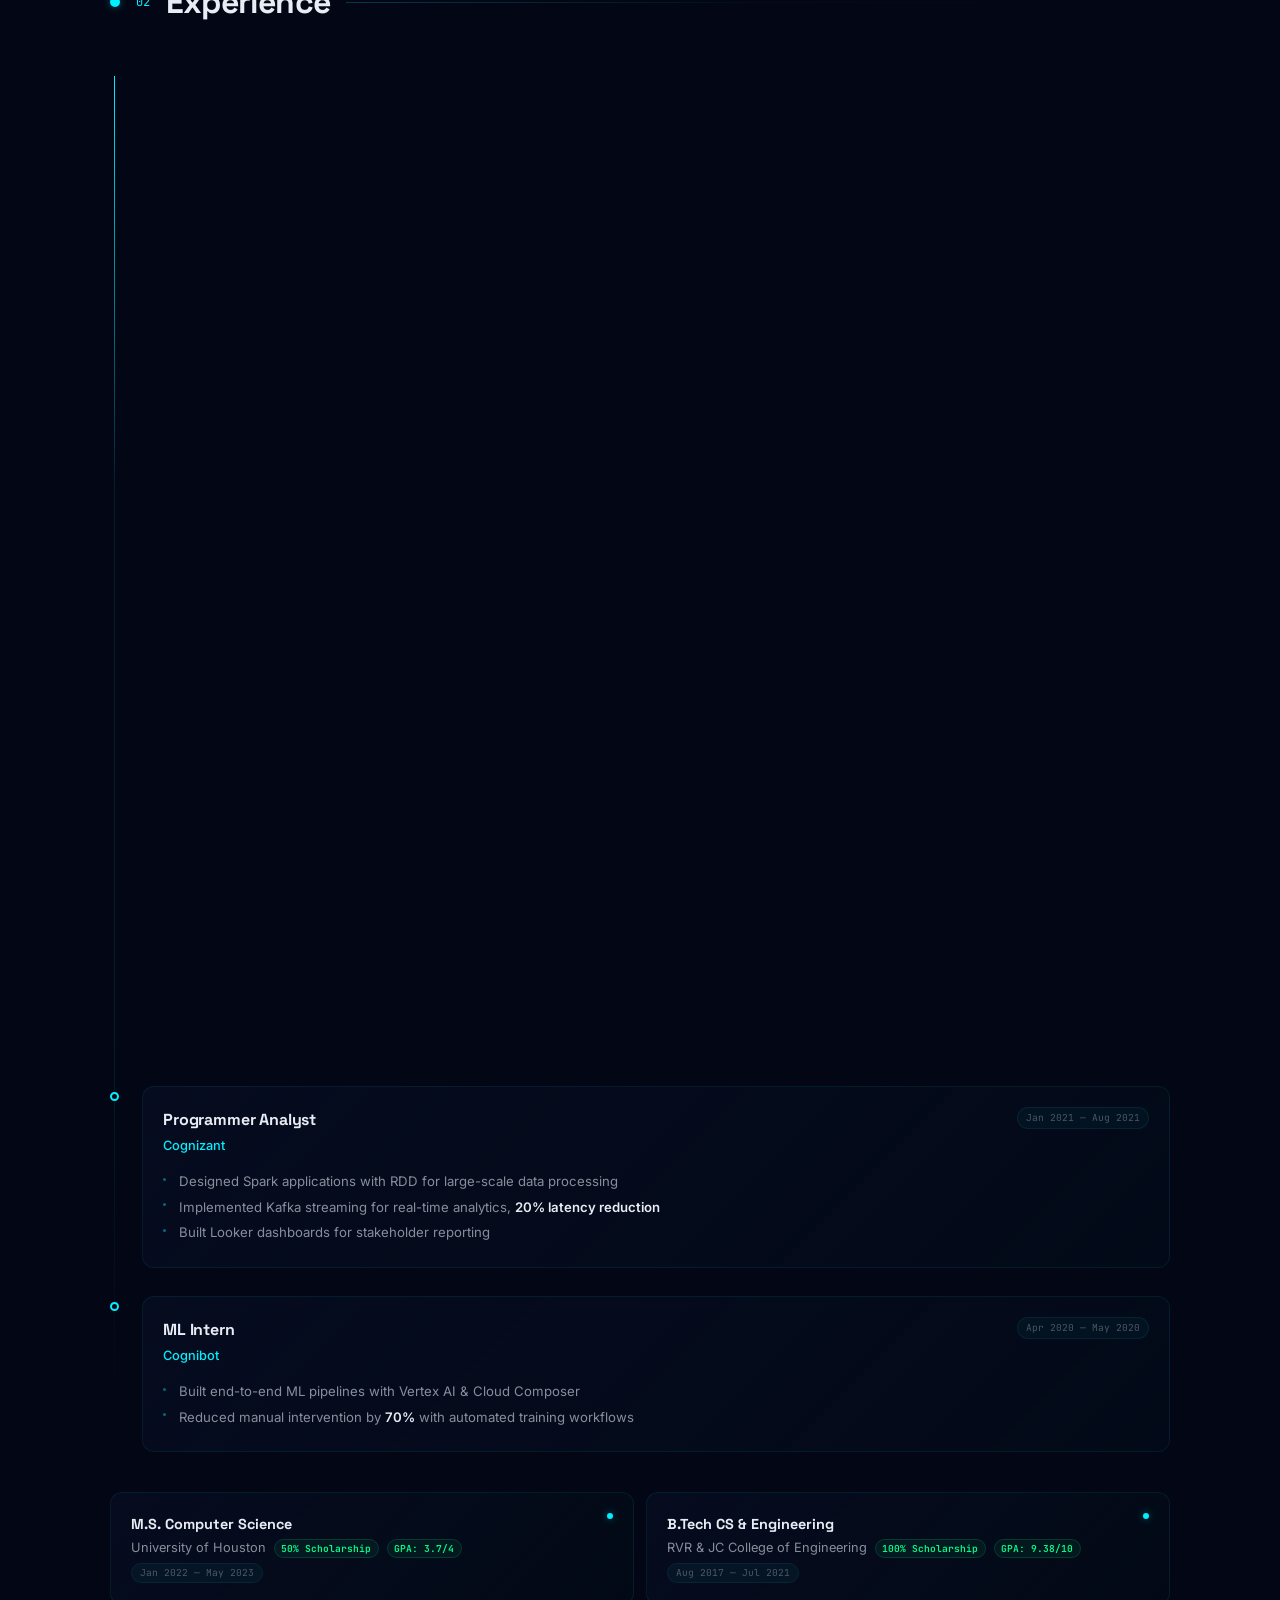
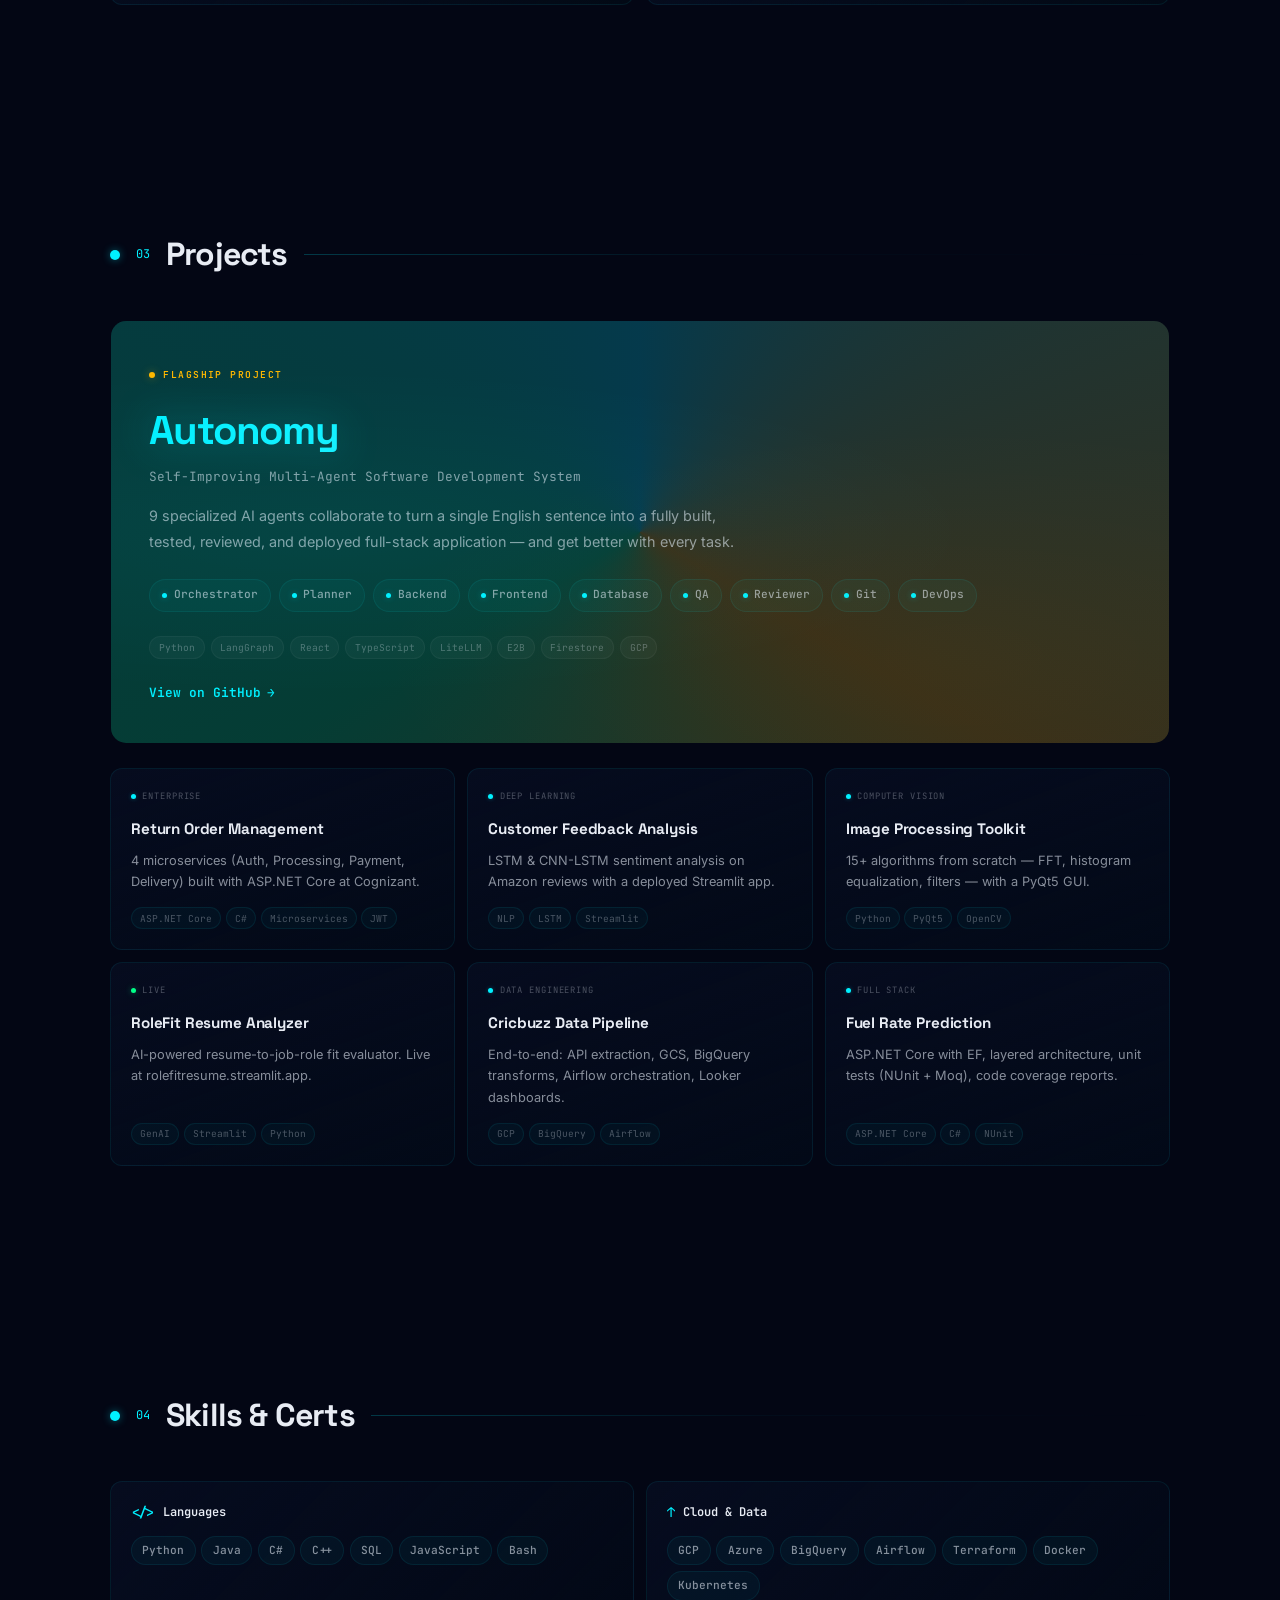
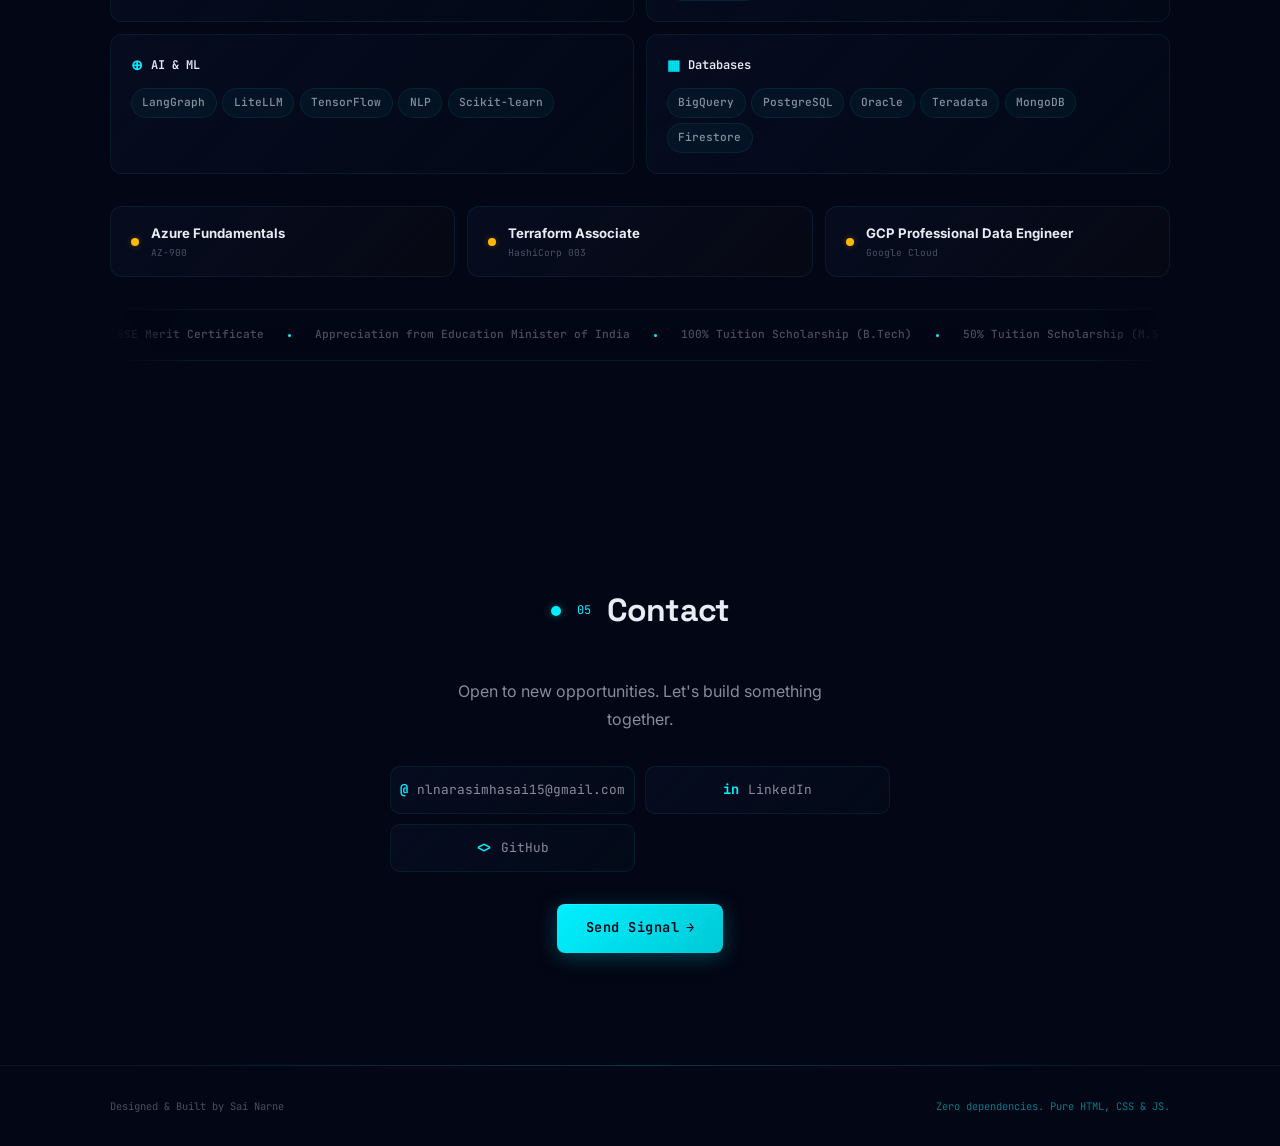
==== commit 5fea15c0: "v3.3" ====
--- a/index.html
+++ b/index.html
@@ -244,14 +244,27 @@
           <div class="tl-node"><span class="tl-pulse"></span></div>
           <div class="tl-card">
             <div class="tl-top">
-              <div><h3 class="tl-role">Research & Teaching Assistant</h3><span class="tl-org">University of Houston</span></div>
+              <div><h3 class="tl-role">Instructional Assistant</h3><span class="tl-org">University of Houston</span></div>
               <span class="tl-date">Sep 2022 — May 2023</span>
             </div>
-            <ul class="tl-list">
-              <li>Instructed 2 graduate courses with 40 students, delivered guest lectures on ML</li>
-              <li>Researched driver's license patterns with 3 professors using BigQuery & Vertex AI</li>
-              <li>Achieved <strong>89% model accuracy</strong> with 10% improvement after tuning</li>
-              <li>Drafted research paper for publication</li>
+            <div class="tl-client">
+              <span class="tl-client-label">Instructional Assistant (promoted from Research Assistant)</span>
+              <span class="tl-client-date">Jan 2023 — May 2023</span>
+            </div>
+            <ul class="tl-list">
+              <li>Instructed 2 graduate courses (~40 students); delivered guest lectures on ML topics</li>
+              <li>Continued driver's license acquisition research alongside teaching responsibilities</li>
+            </ul>
+            <div class="tl-client">
+              <span class="tl-client-label">Research Assistant</span>
+              <span class="tl-client-date">Sep 2022 — Dec 2022</span>
+            </div>
+            <ul class="tl-list">
+              <li>Researched teenage driver's license acquisition using NHTS survey data across millennial & Gen Z cohorts</li>
+              <li>Built and compared Logit, Random Forest, XGBoost, Extreme Learning Machines, and Decision Tree models</li>
+              <li>Analyzed socio-demographic factors influencing license acquisition behavior</li>
+              <li>Achieved <strong>89% model accuracy</strong> with 10% improvement through hyperparameter tuning</li>
+              <li>Drafted research paper on findings for potential publication</li>
             </ul>
           </div>
         </div>
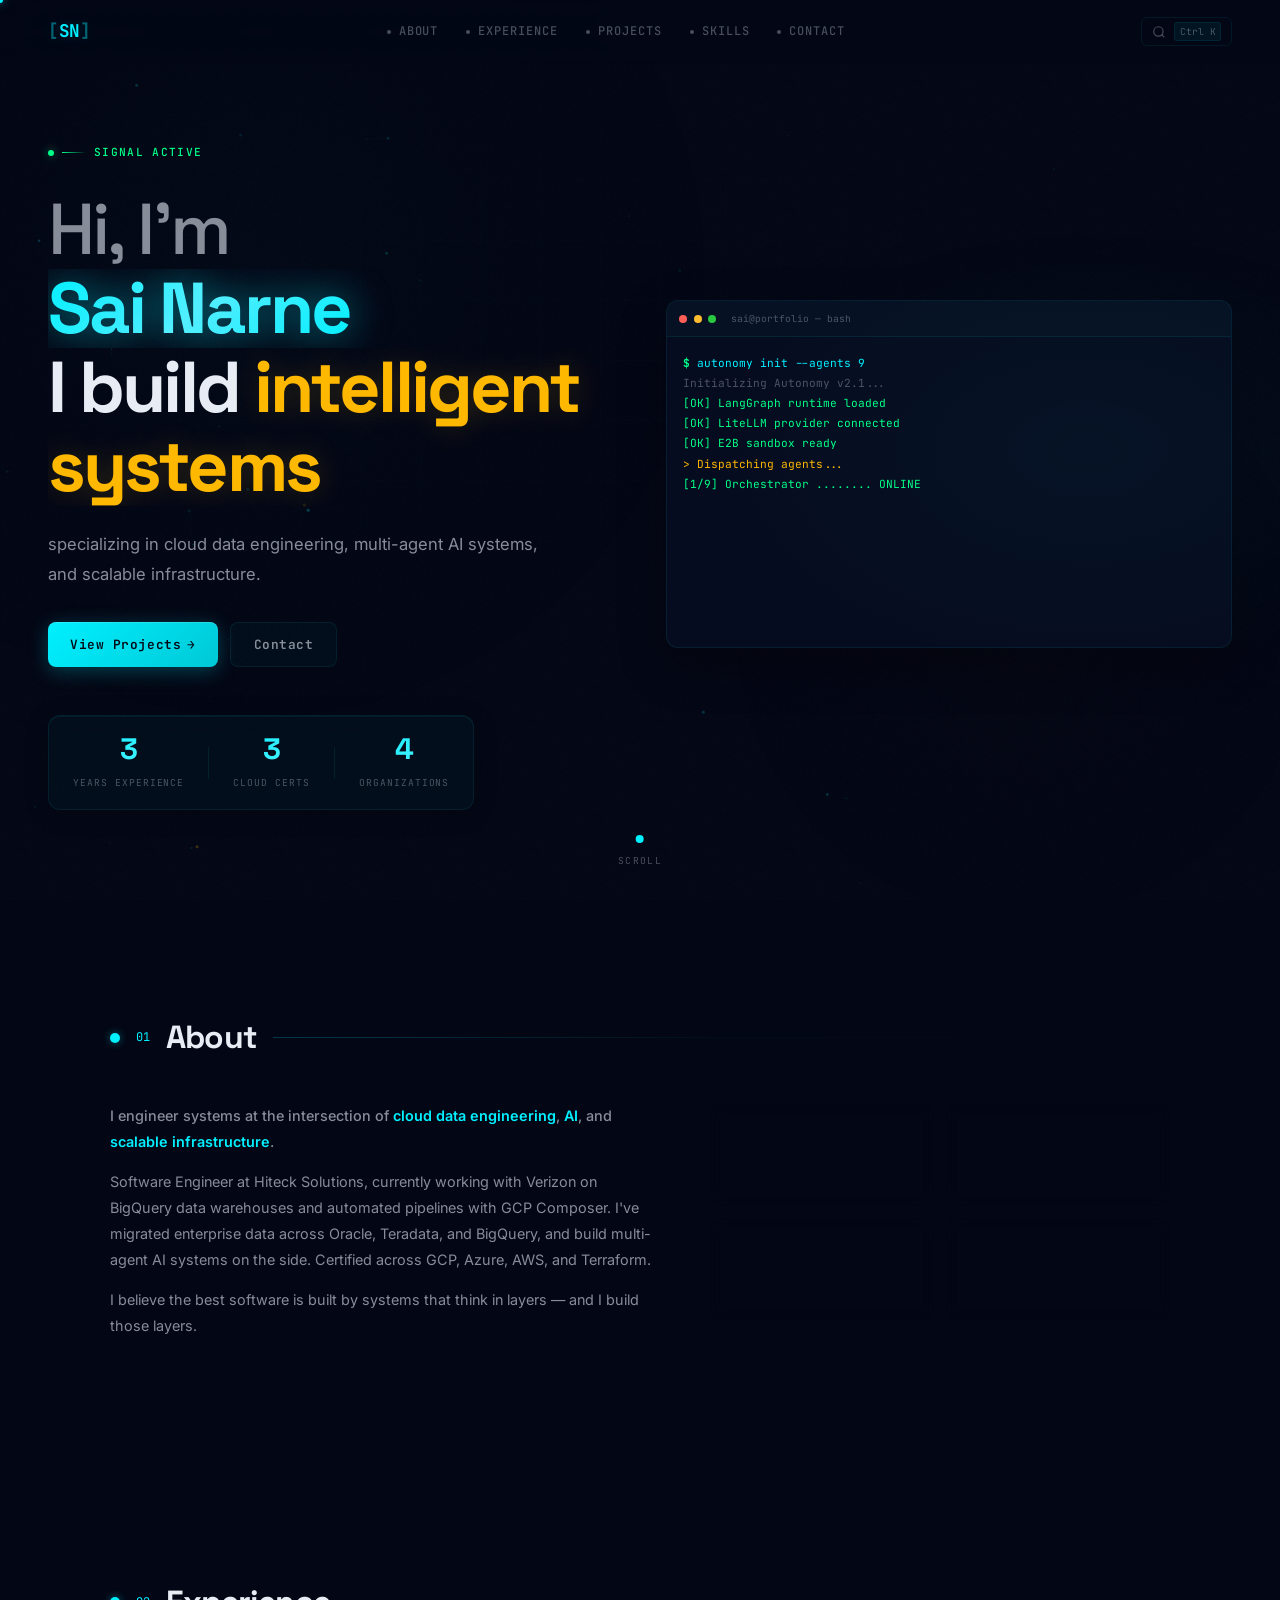
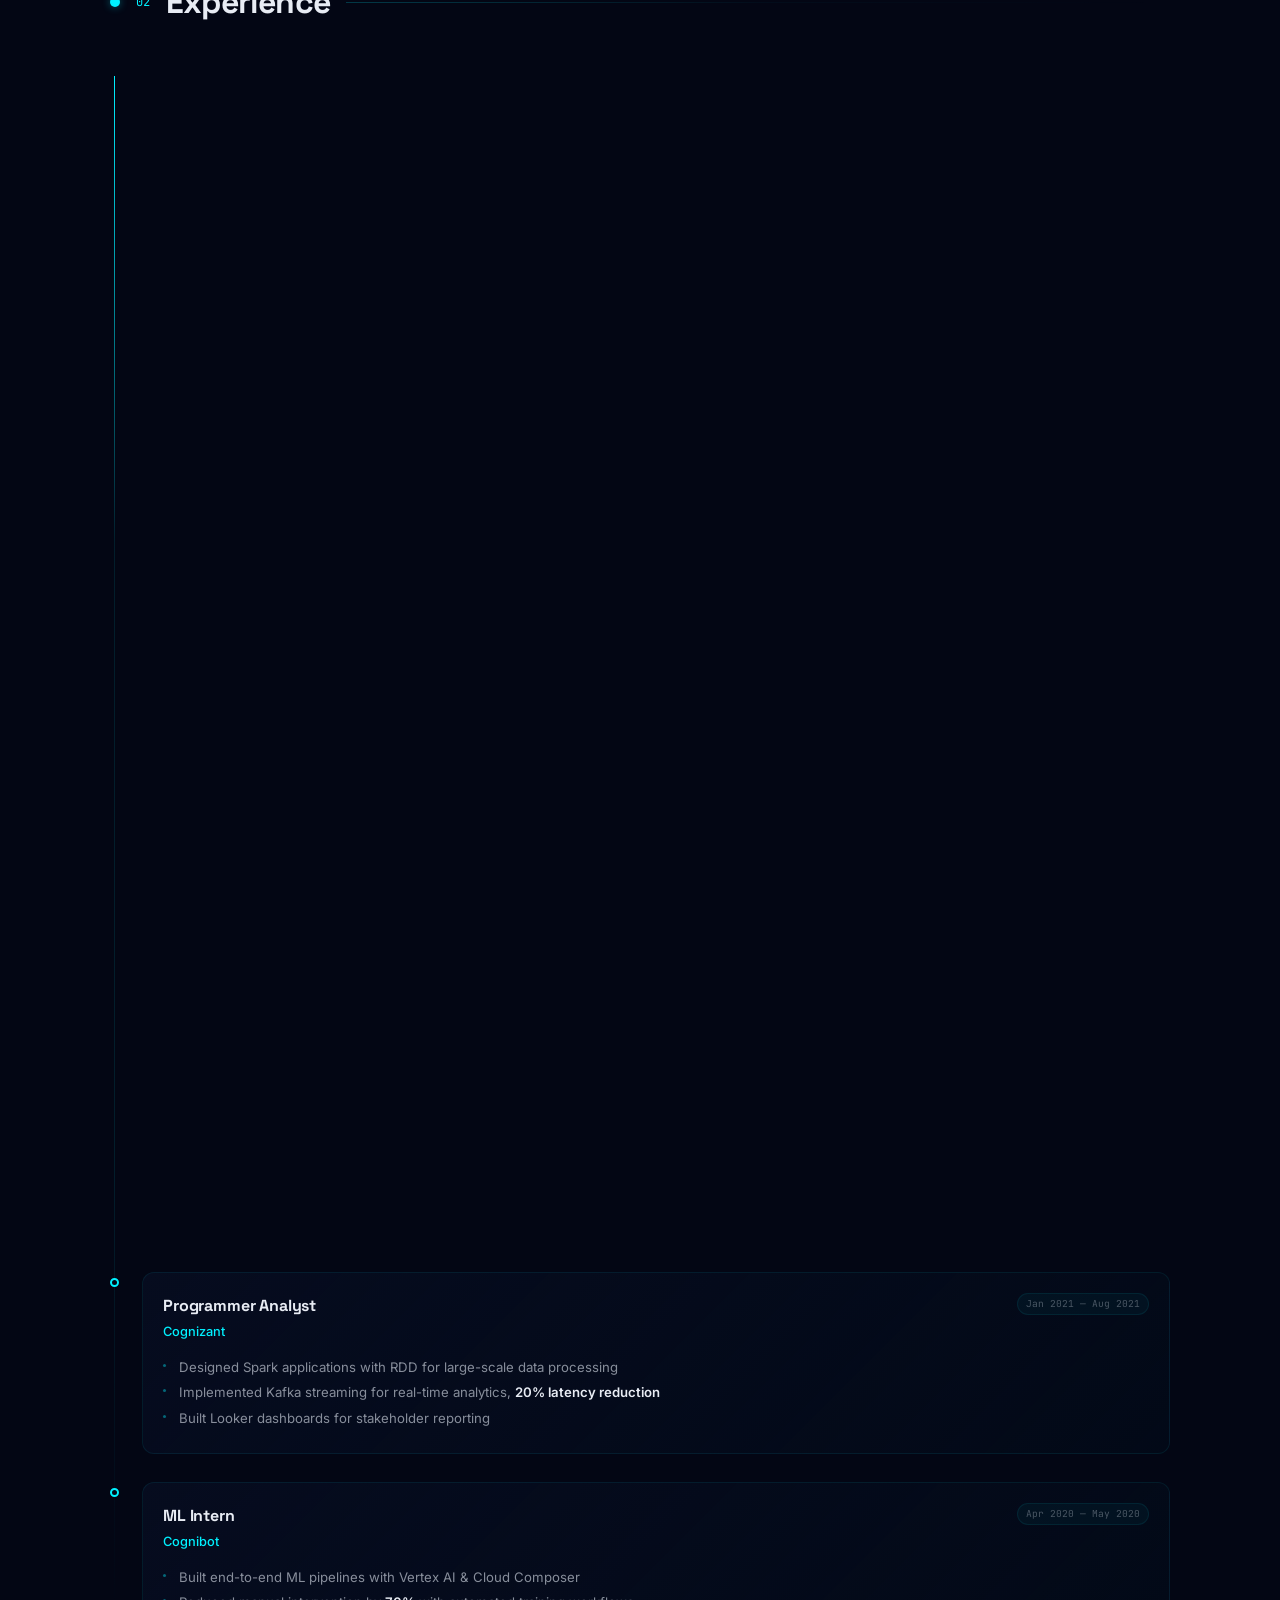
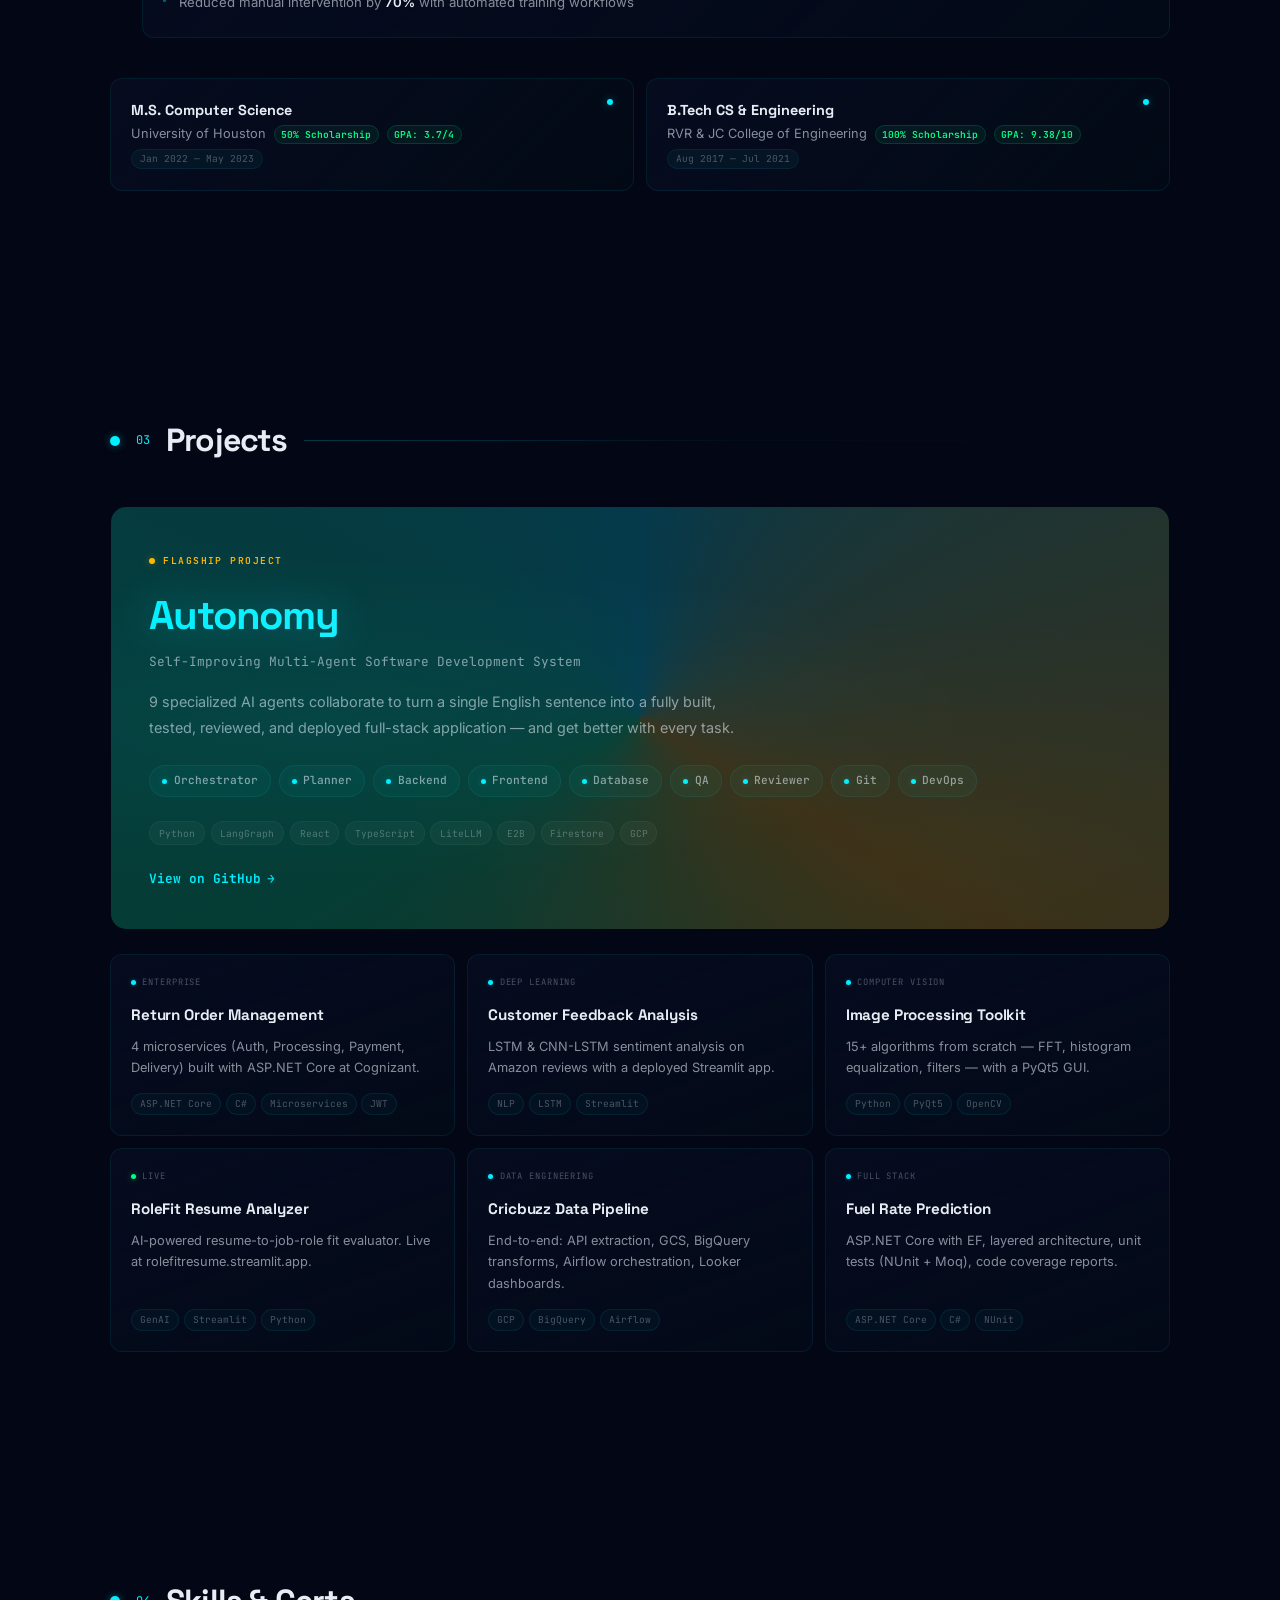
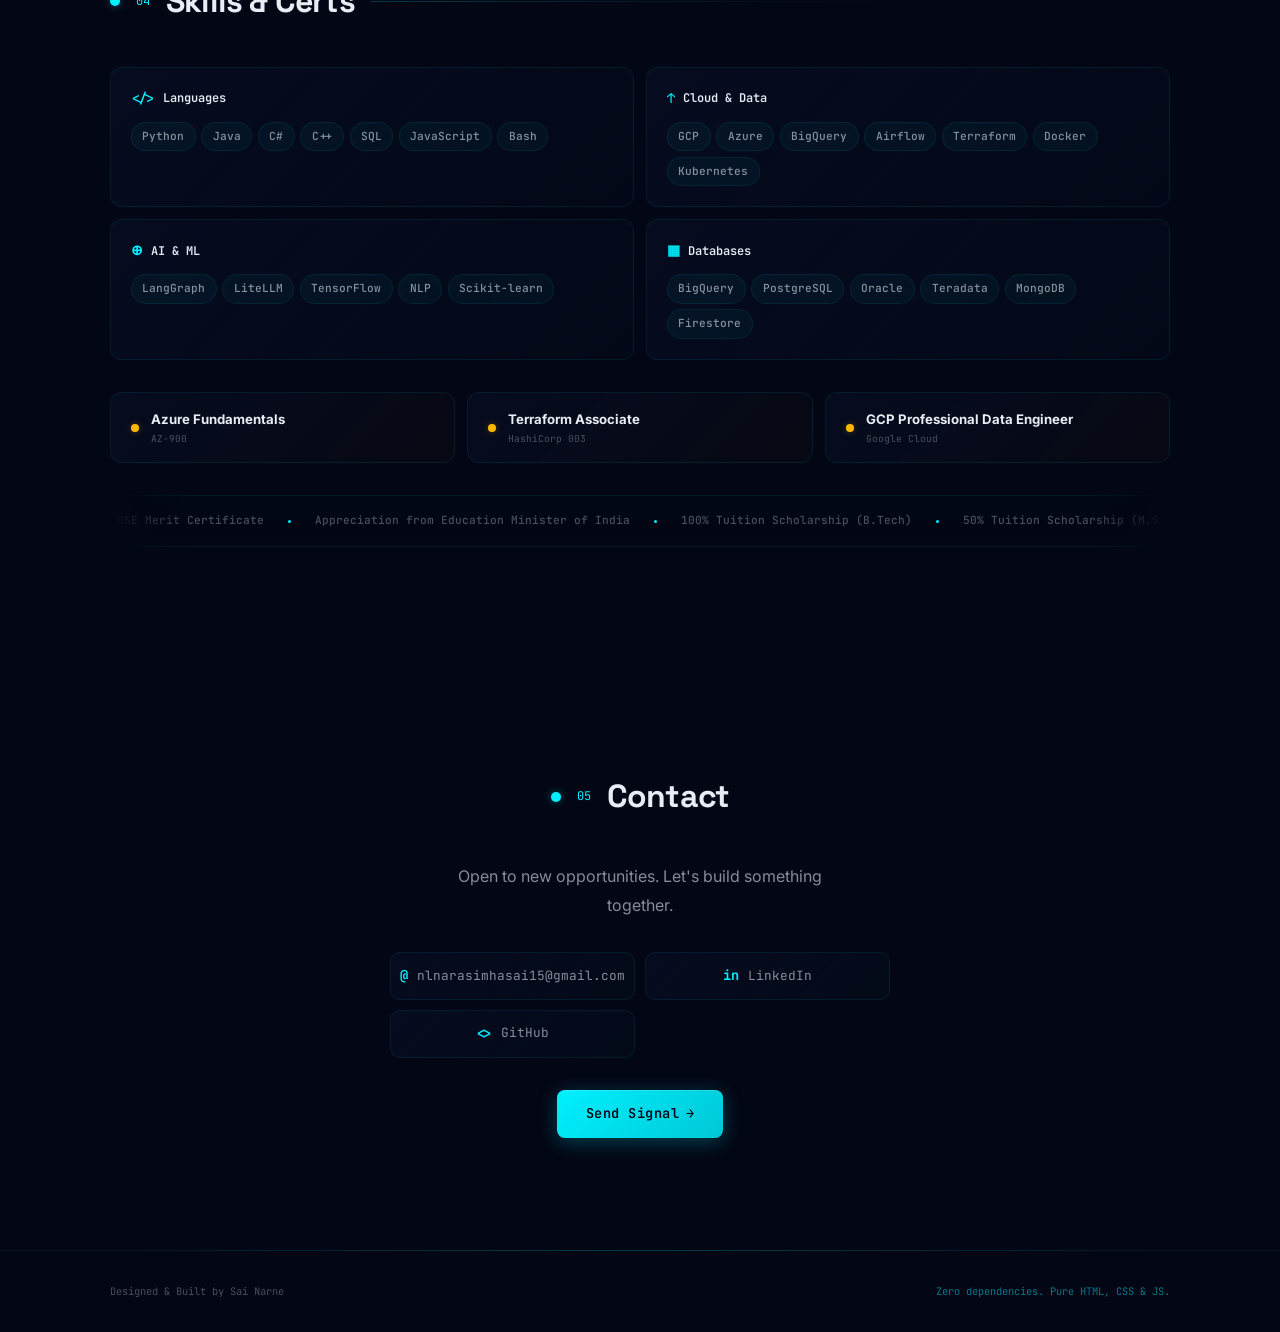
==== commit ac2770b1: "v3.4" ====
--- a/index.html
+++ b/index.html
@@ -224,10 +224,12 @@
               <span class="tl-client-date">Feb 2024 — Jul 2024</span>
             </div>
             <ul class="tl-list">
-              <li>Configured Service Bus, SQL Managed Instance failover groups</li>
-              <li>Built Azure Monitor Workbooks & KQL queries for WAF log analysis</li>
-              <li>Integrated Trivy container scanning into ACR deployment pipeline</li>
-              <li>Managed AKS cluster upgrades across multiple environments</li>
+              <li>Spearheaded DevSecOps initiative: integrated Trivy CVE scanning across container images, Terraform (IaC), and Kubernetes manifests; published HTML vulnerability reports to Azure Blob static sites</li>
+              <li>Built Terraform feature-flag toggle for new project onboarding — infrastructure provisioned only when switch is enabled, enabling safe incremental rollouts</li>
+              <li>Implemented custom WAF geo-fencing rules in Terraform and wrote KQL queries in Azure Monitor to detect and block suspicious geographic traffic across multiple applications</li>
+              <li>Automated SQL MI failover with dynamic Read-Write Listener endpoint scripts; validated multi-region (VA ↔ TX) failover across DSB, PP, and PRD environments</li>
+              <li>Designed Azure resource locking strategy (CanNotDelete + ReadOnly) across AKS, Key Vaults, App Insights, and Service Bus; built dedicated deploy/destroy pipelines</li>
+              <li>Managed AKS cluster upgrades across PP2, QA1, and DSB dual-region environments; debugged App Gateway health probe issues (301/404) and resolved ReplicaSet retention</li>
             </ul>
             <div class="tl-client">
               <span class="tl-client-label">Internal</span>
